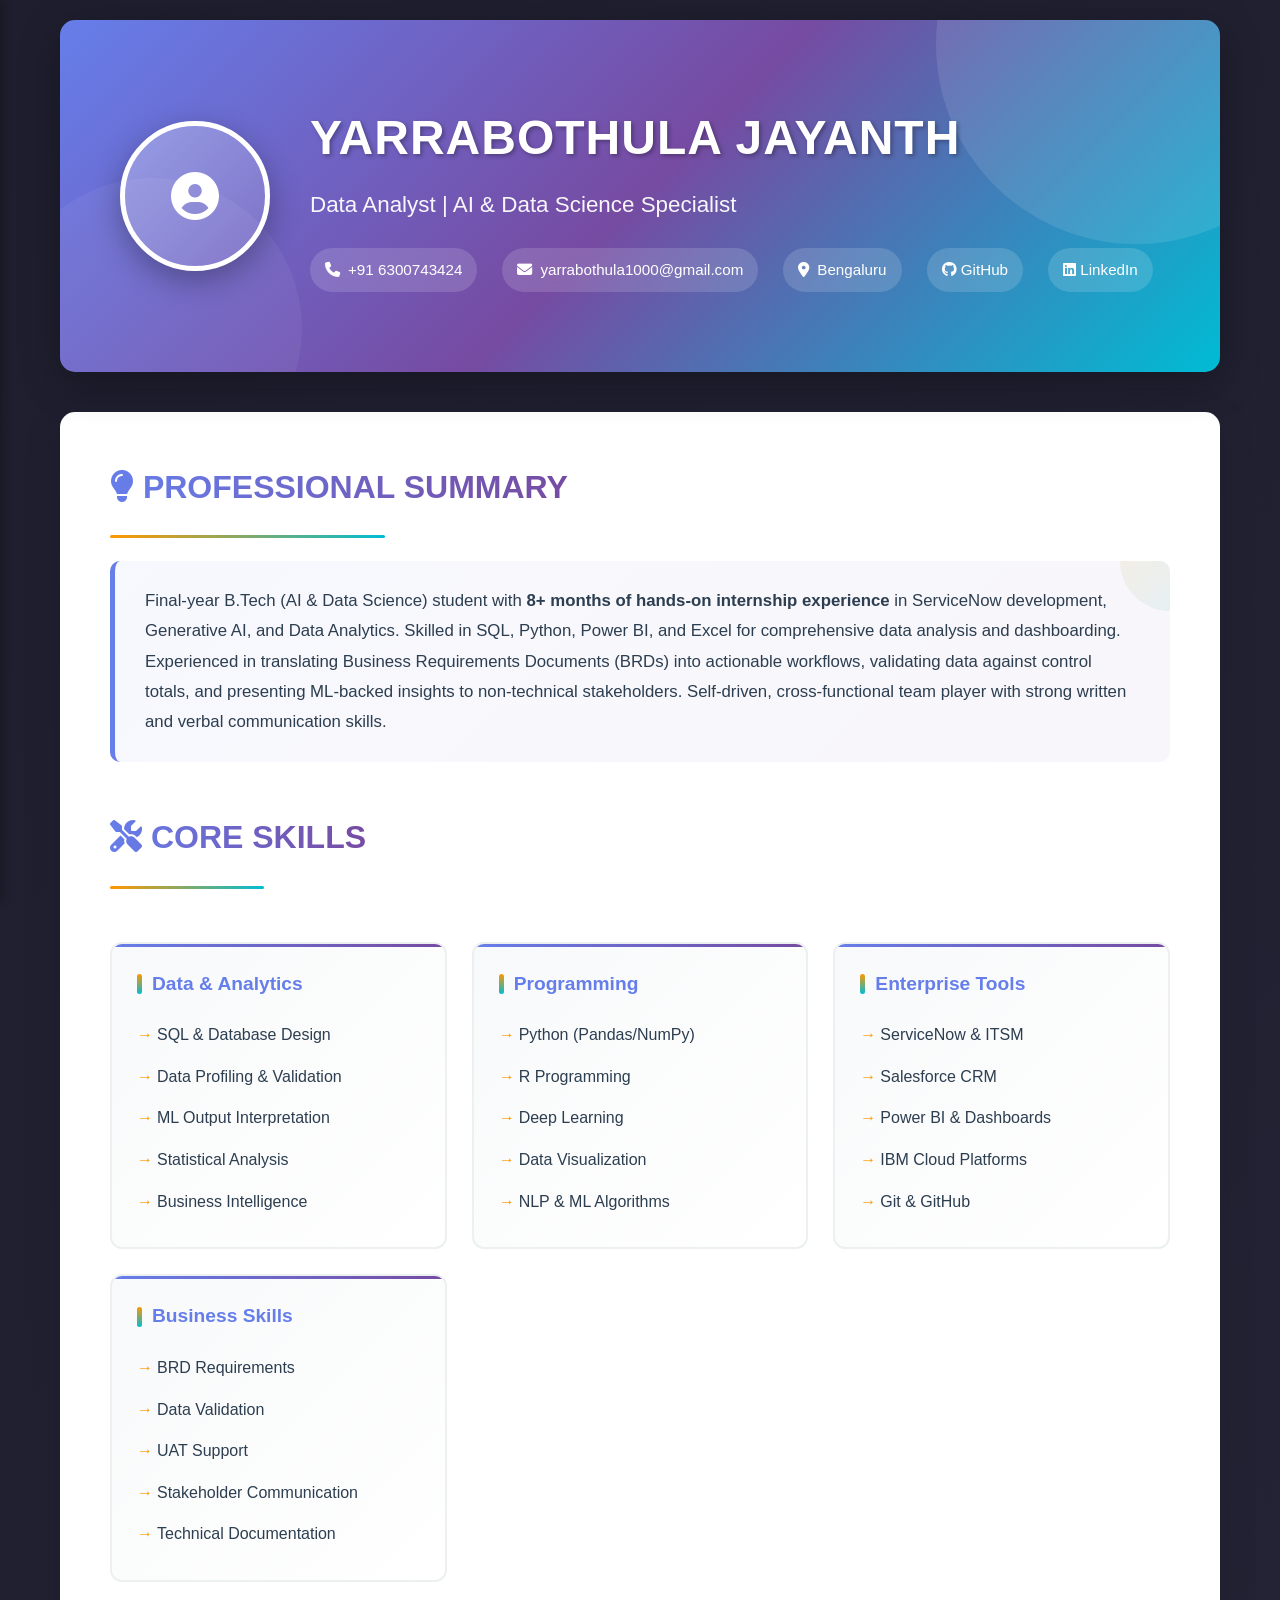
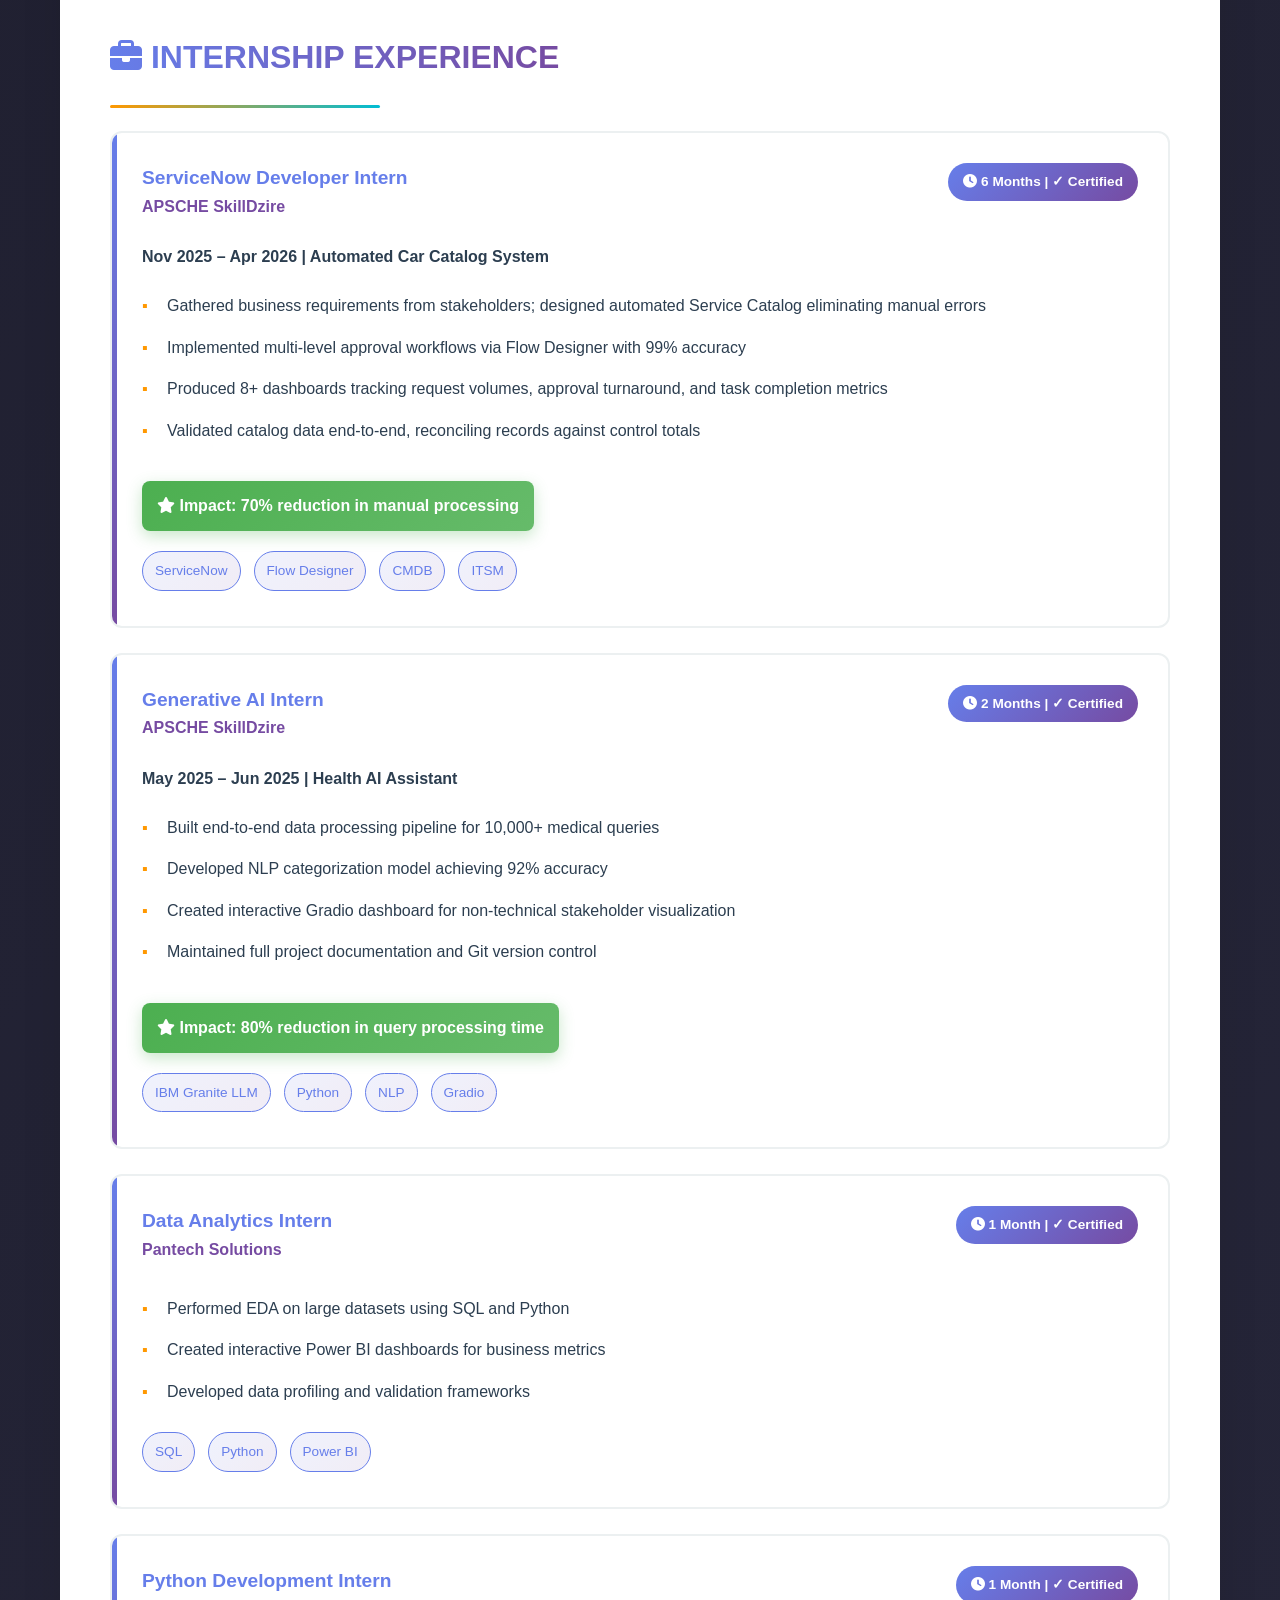
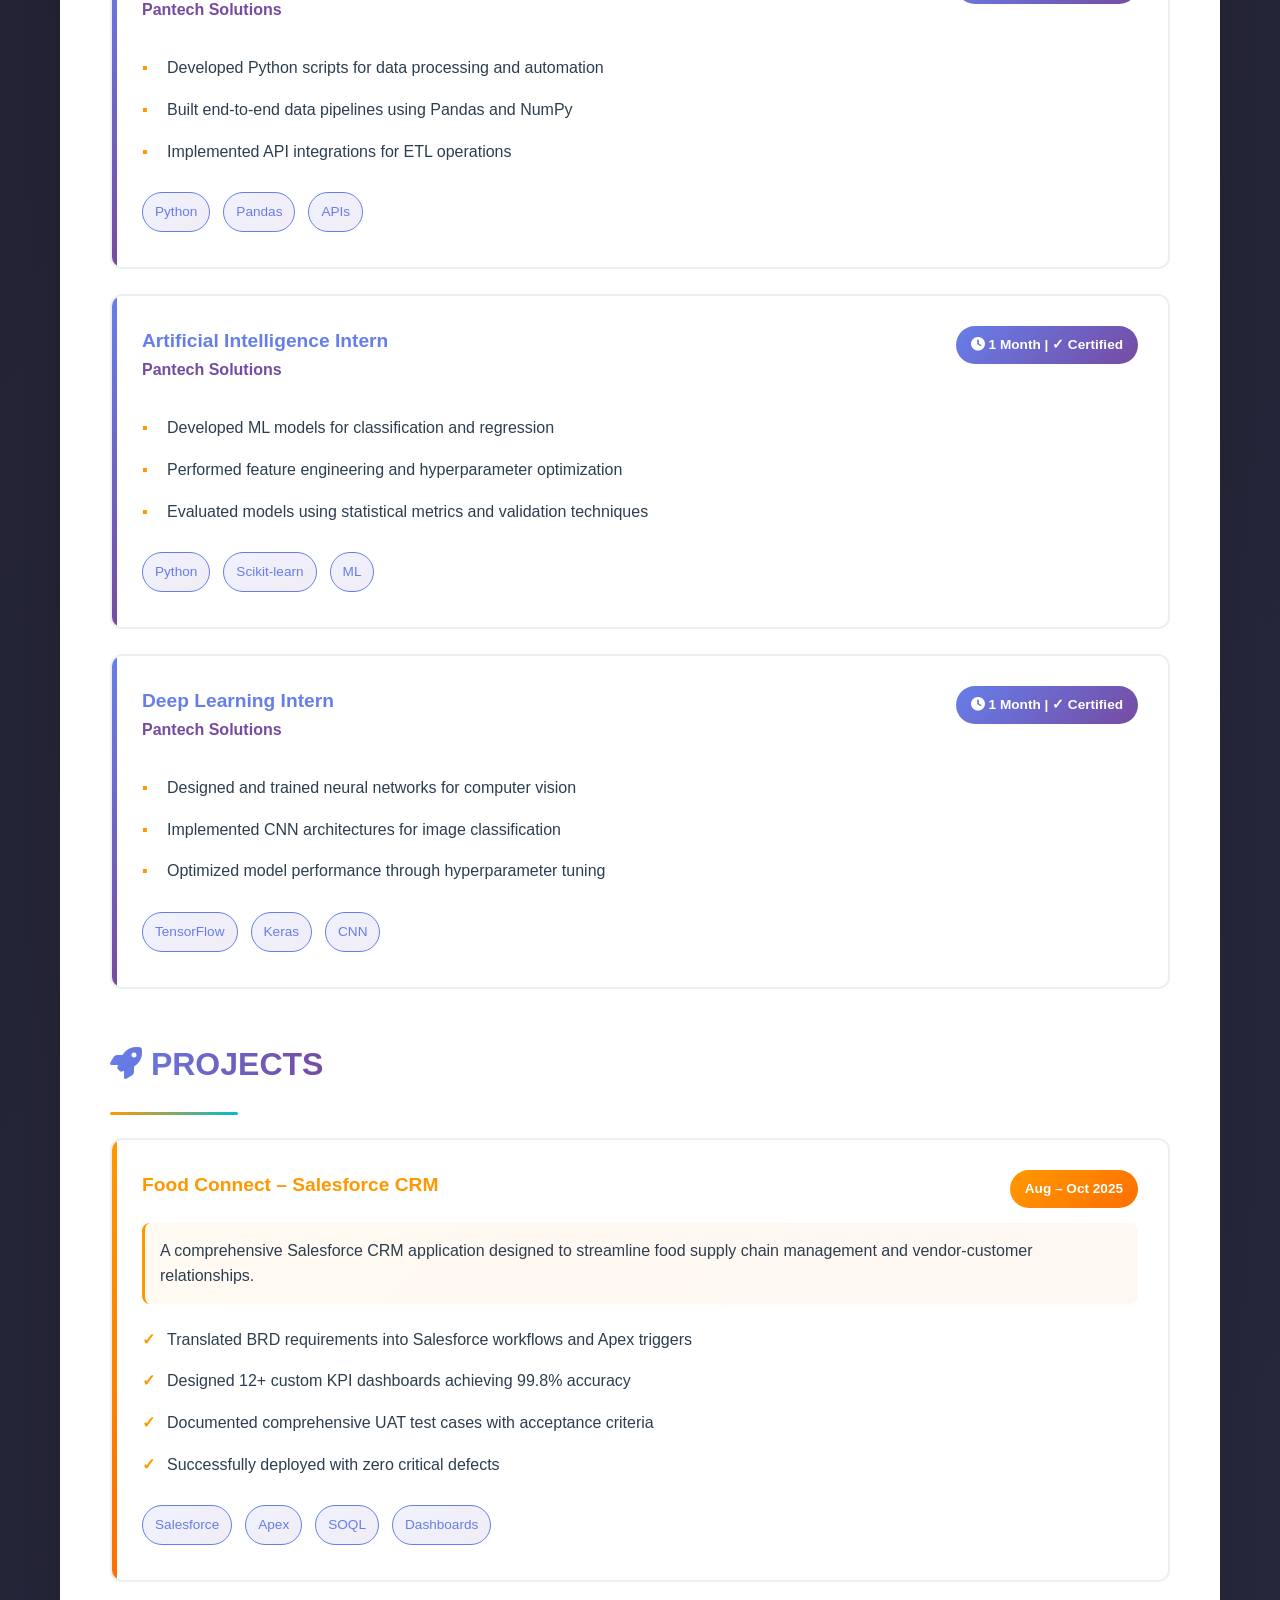
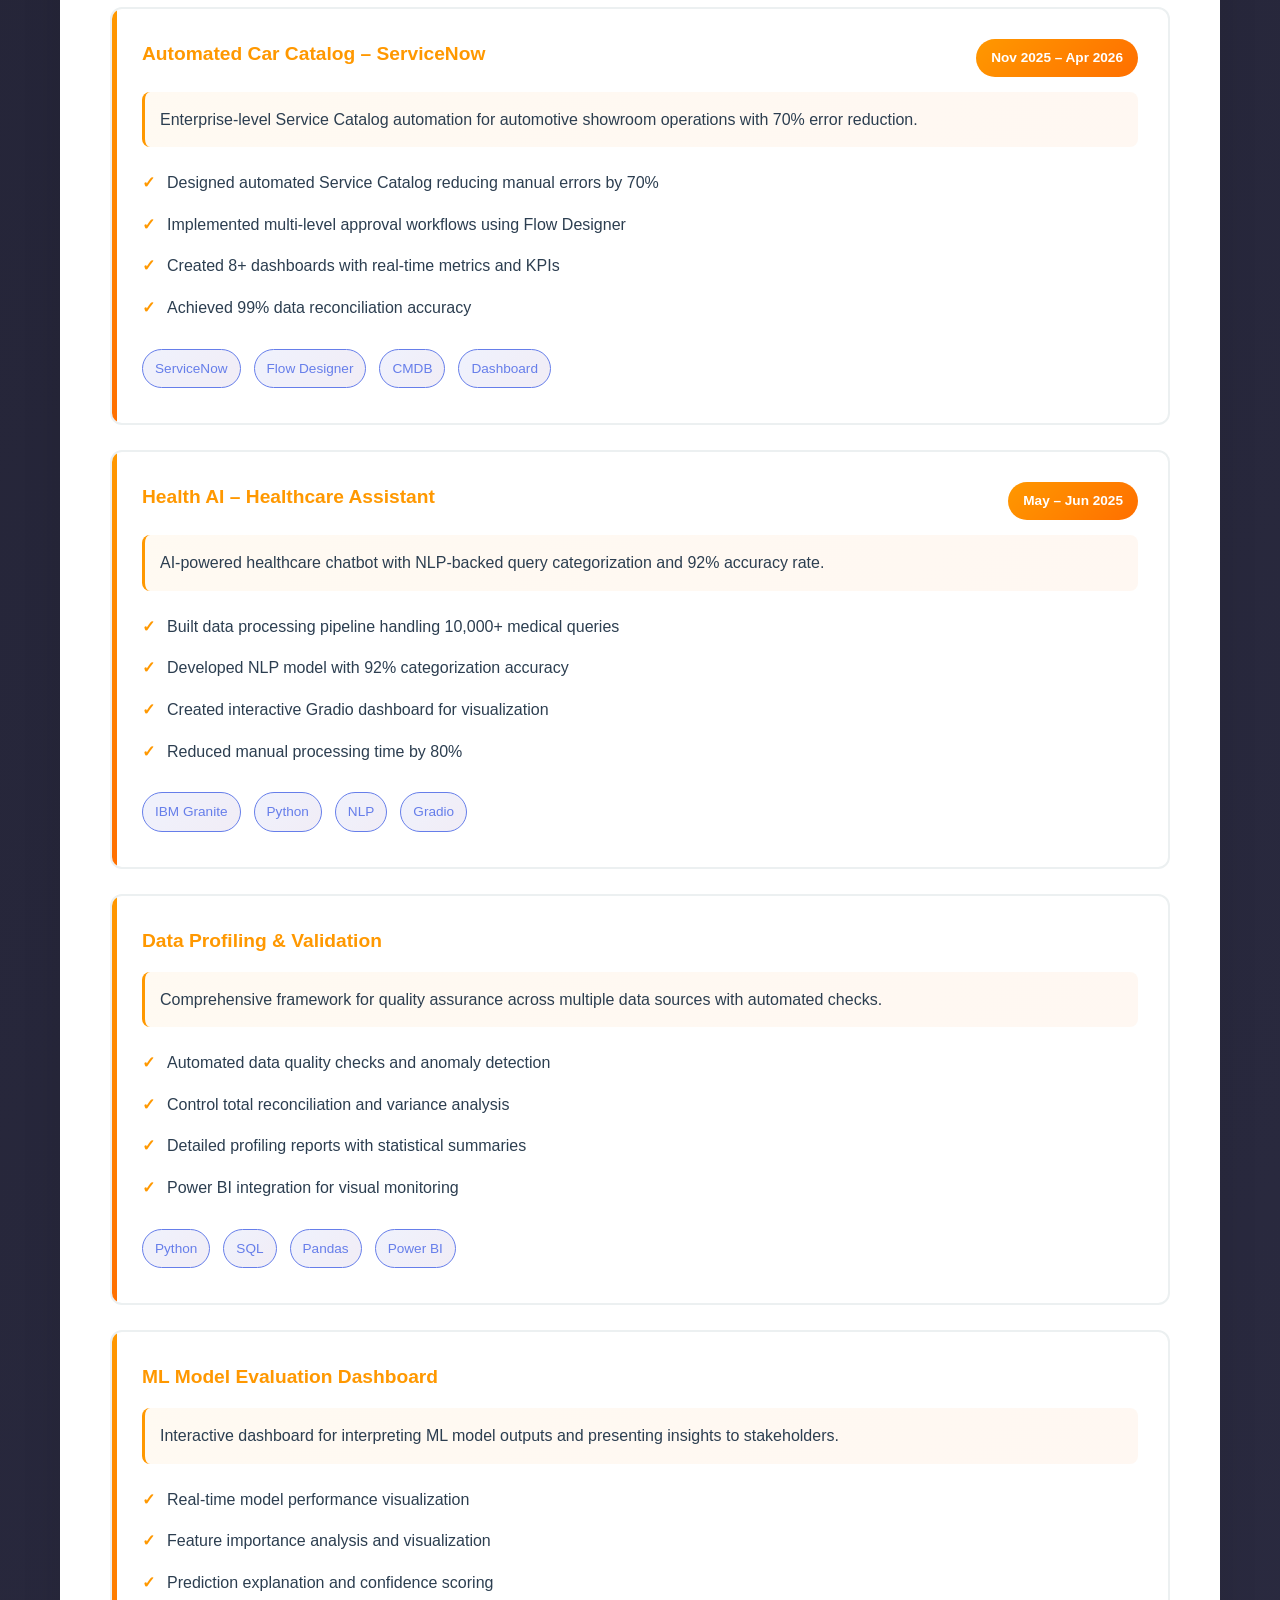
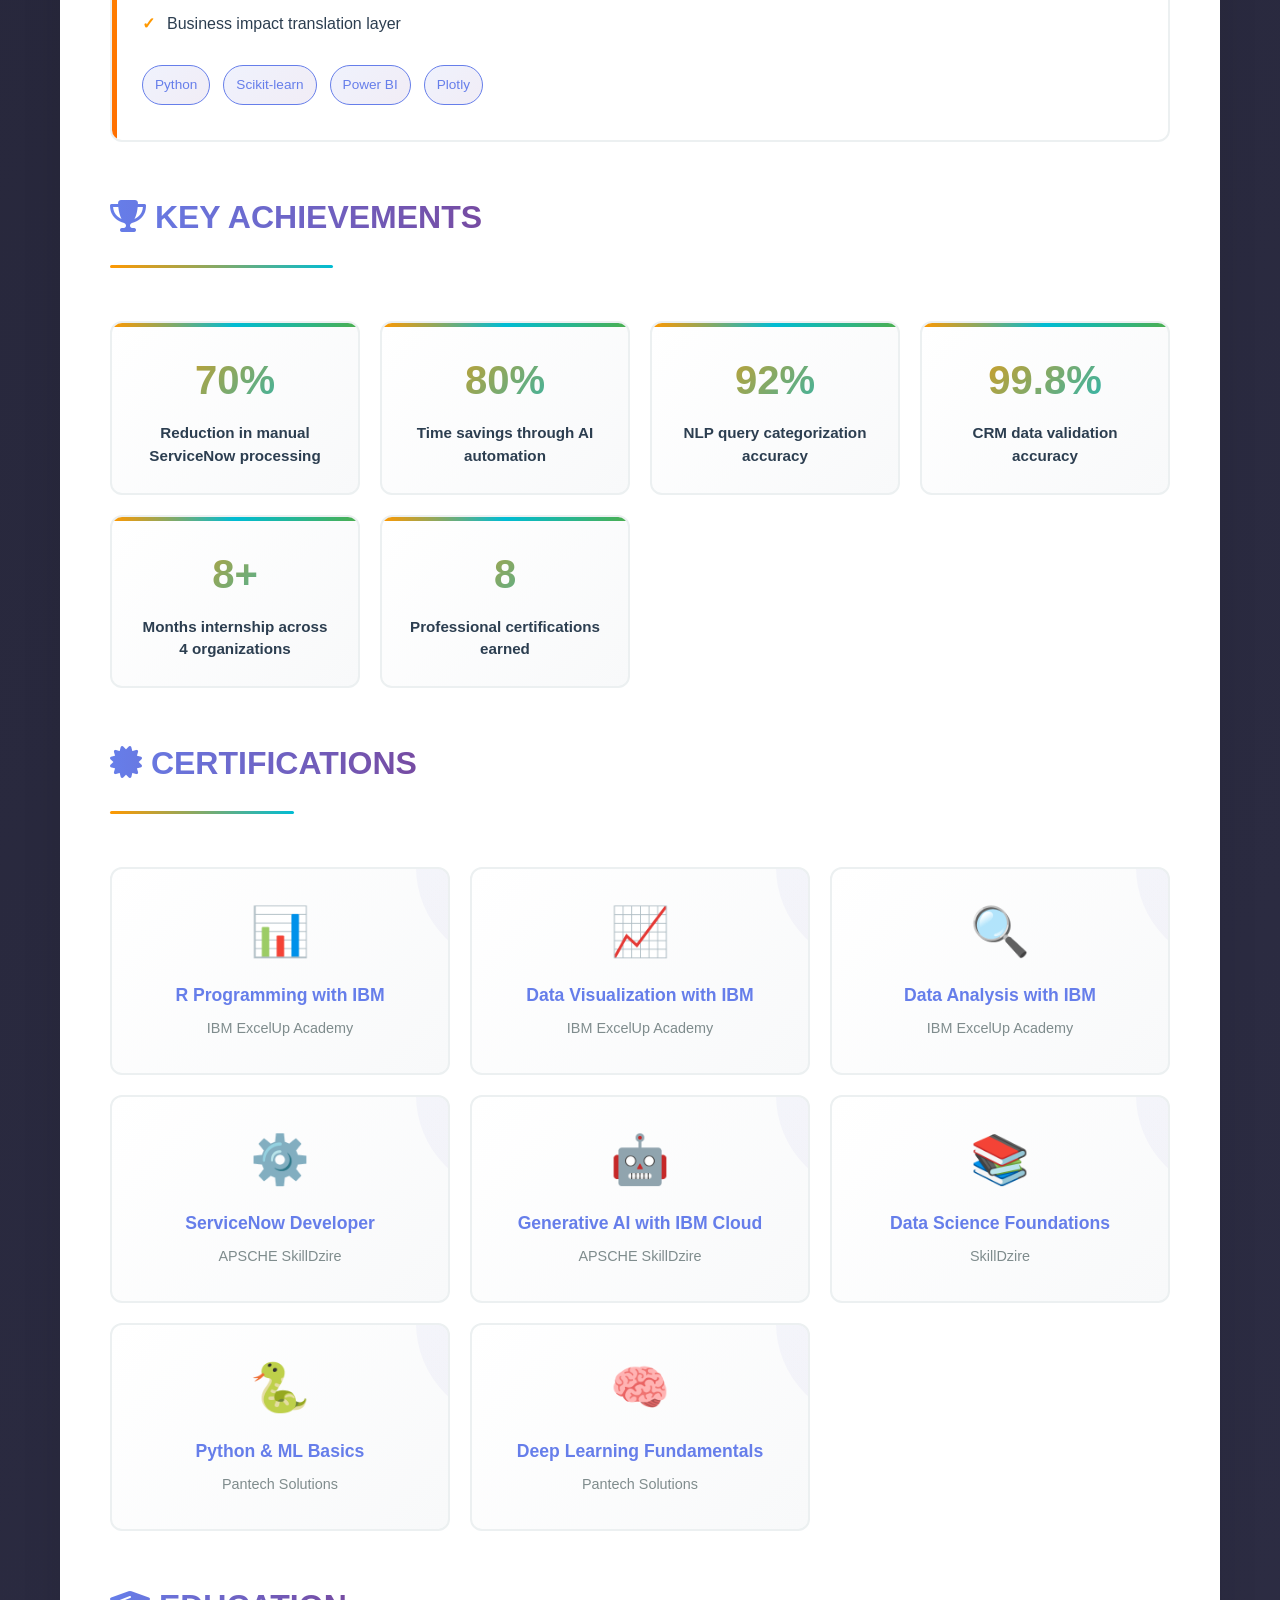
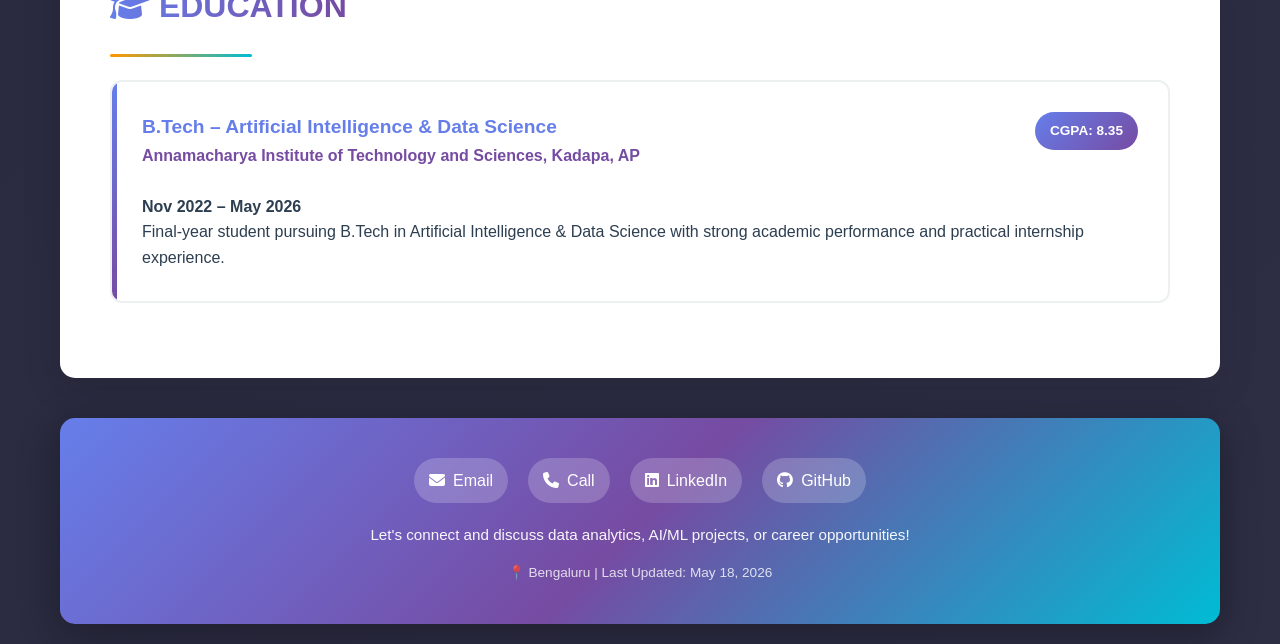
==== index.html @ dc7a63fb "Create enhanced professional portfolio with modern design, animations, and photo upload capability" ====
<!DOCTYPE html>
<html lang="en">
<head>
    <meta charset="UTF-8">
    <meta name="viewport" content="width=device-width, initial-scale=1.0">
    <title>Yarrabothula Jayanth - Data Analyst & AI Specialist</title>
    <link rel="stylesheet" href="https://cdnjs.cloudflare.com/ajax/libs/font-awesome/6.4.0/css/all.min.css">
    <style>
        * {
            margin: 0;
            padding: 0;
            box-sizing: border-box;
        }

        :root {
            --primary-color: #667eea;
            --secondary-color: #764ba2;
            --accent-orange: #ff9800;
            --accent-teal: #00bcd4;
            --accent-green: #4caf50;
            --accent-red: #e74c3c;
            --dark-bg: #0f1419;
            --light-bg: #f8f9fa;
            --card-bg: #ffffff;
            --text-dark: #2c3e50;
            --text-light: #7f8c8d;
            --border-color: #ecf0f1;
        }

        body {
            font-family: 'Segoe UI', 'Roboto', 'Helvetica Neue', sans-serif;
            background: linear-gradient(135deg, #1e1e2e 0%, #2d2d44 100%);
            color: var(--text-dark);
            line-height: 1.6;
            overflow-x: hidden;
        }

        /* Scrollbar Styling */
        ::-webkit-scrollbar {
            width: 10px;
        }

        ::-webkit-scrollbar-track {
            background: var(--light-bg);
        }

        ::-webkit-scrollbar-thumb {
            background: var(--primary-color);
            border-radius: 5px;
        }

        .container {
            max-width: 1200px;
            margin: 0 auto;
            padding: 20px;
        }

        /* Sidebar Navigation */
        .sidebar-nav {
            position: fixed;
            left: -300px;
            top: 0;
            width: 300px;
            height: 100vh;
            background: linear-gradient(135deg, var(--primary-color), var(--secondary-color));
            padding: 30px 0;
            transition: left 0.3s ease;
            z-index: 1000;
            box-shadow: 2px 0 10px rgba(0, 0, 0, 0.3);
            overflow-y: auto;
        }

        .sidebar-nav.active {
            left: 0;
        }

        .nav-links {
            list-style: none;
        }

        .nav-links li {
            margin: 0;
        }

        .nav-links a {
            display: block;
            color: white;
            padding: 15px 30px;
            text-decoration: none;
            transition: all 0.3s;
            border-left: 4px solid transparent;
        }

        .nav-links a:hover {
            border-left-color: var(--accent-orange);
            background: rgba(255, 255, 255, 0.1);
            padding-left: 40px;
        }

        .menu-toggle {
            display: none;
            position: fixed;
            top: 20px;
            left: 20px;
            z-index: 999;
            background: var(--primary-color);
            color: white;
            border: none;
            padding: 10px 15px;
            border-radius: 5px;
            cursor: pointer;
            font-size: 1.2em;
        }

        /* Header Section */
        .header {
            background: linear-gradient(135deg, var(--primary-color) 0%, var(--secondary-color) 50%, var(--accent-teal) 100%);
            color: white;
            padding: 80px 60px;
            border-radius: 15px;
            box-shadow: 0 10px 40px rgba(0, 0, 0, 0.3);
            position: relative;
            overflow: hidden;
            margin-bottom: 40px;
        }

        .header::before {
            content: '';
            position: absolute;
            top: -50%;
            right: -10%;
            width: 400px;
            height: 400px;
            background: rgba(255, 255, 255, 0.1);
            border-radius: 50%;
            animation: float 6s ease-in-out infinite;
        }

        .header::after {
            content: '';
            position: absolute;
            bottom: -30%;
            left: -5%;
            width: 300px;
            height: 300px;
            background: rgba(255, 255, 255, 0.05);
            border-radius: 50%;
            animation: float 8s ease-in-out infinite reverse;
        }

        @keyframes float {
            0%, 100% { transform: translateY(0px); }
            50% { transform: translateY(20px); }
        }

        .header-content {
            position: relative;
            z-index: 1;
            display: grid;
            grid-template-columns: auto 1fr;
            gap: 40px;
            align-items: center;
        }

        .profile-photo {
            width: 150px;
            height: 150px;
            border-radius: 50%;
            border: 5px solid white;
            background: rgba(255, 255, 255, 0.2);
            display: flex;
            align-items: center;
            justify-content: center;
            font-size: 3em;
            box-shadow: 0 10px 30px rgba(0, 0, 0, 0.3);
            overflow: hidden;
        }

        .profile-photo img {
            width: 100%;
            height: 100%;
            object-fit: cover;
        }

        .profile-photo.placeholder {
            background: linear-gradient(135deg, rgba(255, 255, 255, 0.3), rgba(255, 255, 255, 0.1));
        }

        .header-text h1 {
            font-size: 3em;
            margin-bottom: 10px;
            text-shadow: 2px 2px 4px rgba(0, 0, 0, 0.3);
            font-weight: 700;
            letter-spacing: 1px;
        }

        .header-text p {
            font-size: 1.4em;
            margin-bottom: 25px;
            opacity: 0.95;
            font-weight: 300;
        }

        .contact-info {
            display: flex;
            gap: 25px;
            flex-wrap: wrap;
            font-size: 0.95em;
        }

        .contact-item {
            display: flex;
            align-items: center;
            gap: 8px;
            background: rgba(255, 255, 255, 0.15);
            padding: 10px 15px;
            border-radius: 25px;
            backdrop-filter: blur(10px);
            transition: all 0.3s;
        }

        .contact-item:hover {
            background: rgba(255, 255, 255, 0.25);
            transform: translateY(-2px);
        }

        .contact-item a {
            color: white;
            text-decoration: none;
        }

        /* Main Content */
        .content {
            background: white;
            padding: 50px;
            border-radius: 15px;
            box-shadow: 0 10px 40px rgba(0, 0, 0, 0.1);
            margin-bottom: 40px;
        }

        /* Section Styles */
        section {
            margin-bottom: 50px;
        }

        section:last-child {
            margin-bottom: 0;
        }

        section h2 {
            color: var(--primary-color);
            font-size: 2em;
            margin-bottom: 30px;
            padding-bottom: 15px;
            border-bottom: 3px solid transparent;
            background: linear-gradient(90deg, var(--primary-color) 0%, var(--secondary-color) 100%);
            -webkit-background-clip: text;
            -webkit-text-fill-color: transparent;
            background-clip: text;
            display: inline-block;
            position: relative;
        }

        section h2::after {
            content: '';
            position: absolute;
            bottom: -10px;
            left: 0;
            width: 60%;
            height: 3px;
            background: linear-gradient(90deg, var(--accent-orange) 0%, var(--accent-teal) 100%);
            border-radius: 2px;
        }

        section h3 {
            color: var(--secondary-color);
            font-size: 1.4em;
            margin-top: 30px;
            margin-bottom: 15px;
            font-weight: 600;
        }

        /* Summary Section */
        .summary-text {
            background: linear-gradient(135deg, rgba(102, 126, 234, 0.05) 0%, rgba(118, 75, 162, 0.05) 100%);
            padding: 25px 30px;
            border-left: 5px solid var(--primary-color);
            border-radius: 10px;
            font-size: 1.05em;
            line-height: 1.8;
            position: relative;
            overflow: hidden;
        }

        .summary-text::before {
            content: '';
            position: absolute;
            top: 0;
            right: 0;
            width: 100px;
            height: 100px;
            background: linear-gradient(135deg, var(--accent-orange) 0%, var(--accent-teal) 100%);
            opacity: 0.1;
            border-radius: 50%;
            transform: translate(50%, -50%);
        }

        /* Skills Section */
        .skills-grid {
            display: grid;
            grid-template-columns: repeat(auto-fit, minmax(250px, 1fr));
            gap: 25px;
            margin-top: 30px;
        }

        .skill-category {
            background: linear-gradient(135deg, var(--light-bg) 0%, white 100%);
            padding: 25px;
            border-radius: 12px;
            border: 2px solid var(--border-color);
            transition: all 0.3s;
            position: relative;
            overflow: hidden;
        }

        .skill-category::before {
            content: '';
            position: absolute;
            top: 0;
            left: 0;
            right: 0;
            height: 3px;
            background: linear-gradient(90deg, var(--primary-color), var(--secondary-color), var(--accent-orange));
            background-size: 200% 100%;
            animation: gradientFlow 3s ease infinite;
        }

        @keyframes gradientFlow {
            0%, 100% { background-position: 0% 0%; }
            50% { background-position: 100% 0%; }
        }

        .skill-category:hover {
            transform: translateY(-5px);
            box-shadow: 0 10px 30px rgba(102, 126, 234, 0.15);
        }

        .skill-category h4 {
            color: var(--primary-color);
            font-size: 1.2em;
            margin-bottom: 15px;
            display: flex;
            align-items: center;
            gap: 10px;
        }

        .skill-category h4::before {
            content: '';
            width: 5px;
            height: 20px;
            background: linear-gradient(180deg, var(--accent-orange), var(--accent-teal));
            border-radius: 3px;
        }

        .skill-category ul {
            list-style: none;
        }

        .skill-category li {
            padding: 8px 0;
            color: var(--text-dark);
            transition: all 0.3s;
            padding-left: 20px;
            position: relative;
        }

        .skill-category li::before {
            content: '→';
            position: absolute;
            left: 0;
            color: var(--accent-orange);
            font-weight: bold;
        }

        .skill-category li:hover {
            padding-left: 25px;
            color: var(--primary-color);
        }

        /* Experience Card */
        .experience-card {
            background: white;
            border: 2px solid var(--border-color);
            padding: 30px;
            margin-bottom: 25px;
            border-radius: 12px;
            position: relative;
            overflow: hidden;
            transition: all 0.3s;
        }

        .experience-card::before {
            content: '';
            position: absolute;
            top: 0;
            left: 0;
            width: 5px;
            height: 100%;
            background: linear-gradient(180deg, var(--primary-color), var(--secondary-color));
        }

        .experience-card:hover {
            box-shadow: 0 15px 40px rgba(102, 126, 234, 0.2);
            transform: translateX(5px);
        }

        .experience-header {
            display: flex;
            justify-content: space-between;
            align-items: start;
            margin-bottom: 15px;
            flex-wrap: wrap;
            gap: 15px;
        }

        .experience-header h4 {
            color: var(--primary-color);
            font-size: 1.2em;
            margin: 0;
        }

        .experience-meta {
            background: linear-gradient(135deg, var(--primary-color), var(--secondary-color));
            color: white;
            padding: 8px 15px;
            border-radius: 20px;
            font-size: 0.85em;
            font-weight: 600;
        }

        .company-name {
            color: var(--secondary-color);
            font-size: 1em;
            font-weight: 600;
            margin-bottom: 10px;
        }

        .experience-card ul {
            list-style: none;
            margin: 15px 0;
        }

        .experience-card li {
            padding: 8px 0;
            padding-left: 25px;
            position: relative;
            line-height: 1.6;
        }

        .experience-card li::before {
            content: '▪';
            position: absolute;
            left: 0;
            color: var(--accent-orange);
            font-weight: bold;
        }

        .tech-stack-badge {
            display: inline-block;
            background: linear-gradient(135deg, rgba(102, 126, 234, 0.1), rgba(118, 75, 162, 0.1));
            color: var(--primary-color);
            padding: 8px 12px;
            border-radius: 20px;
            font-size: 0.85em;
            margin: 5px 5px 5px 0;
            border: 1px solid var(--primary-color);
            transition: all 0.3s;
        }

        .tech-stack-badge:hover {
            background: var(--primary-color);
            color: white;
        }

        .impact-badge {
            background: linear-gradient(135deg, #4caf50, #66bb6a);
            color: white;
            padding: 12px 15px;
            border-radius: 8px;
            margin-top: 15px;
            font-weight: 600;
            display: inline-block;
            box-shadow: 0 5px 15px rgba(76, 175, 80, 0.3);
        }

        /* Project Card */
        .project-card {
            background: white;
            border: 2px solid var(--border-color);
            padding: 30px;
            margin-bottom: 25px;
            border-radius: 12px;
            position: relative;
            overflow: hidden;
            transition: all 0.3s;
        }

        .project-card::before {
            content: '';
            position: absolute;
            top: 0;
            left: 0;
            width: 5px;
            height: 100%;
            background: linear-gradient(180deg, var(--accent-orange), #ff6f00);
        }

        .project-card:hover {
            box-shadow: 0 15px 40px rgba(255, 152, 0, 0.2);
            transform: translateX(5px);
        }

        .project-header {
            display: flex;
            justify-content: space-between;
            align-items: start;
            margin-bottom: 15px;
            flex-wrap: wrap;
            gap: 15px;
        }

        .project-header h4 {
            color: var(--accent-orange);
            font-size: 1.2em;
            margin: 0;
        }

        .project-type-badge {
            background: linear-gradient(135deg, var(--accent-orange), #ff6f00);
            color: white;
            padding: 8px 15px;
            border-radius: 20px;
            font-size: 0.85em;
            font-weight: 600;
        }

        .project-description {
            background: linear-gradient(135deg, rgba(255, 152, 0, 0.05), rgba(255, 107, 0, 0.05));
            padding: 15px;
            border-radius: 8px;
            margin: 15px 0;
            border-left: 3px solid var(--accent-orange);
        }

        .project-card ul {
            list-style: none;
            margin: 15px 0;
        }

        .project-card li {
            padding: 8px 0;
            padding-left: 25px;
            position: relative;
            line-height: 1.6;
        }

        .project-card li::before {
            content: '✓';
            position: absolute;
            left: 0;
            color: var(--accent-orange);
            font-weight: bold;
        }

        .tech-stack-project {
            display: flex;
            flex-wrap: wrap;
            gap: 8px;
            margin-top: 15px;
        }

        /* Certifications */
        .cert-grid {
            display: grid;
            grid-template-columns: repeat(auto-fit, minmax(280px, 1fr));
            gap: 20px;
            margin-top: 30px;
        }

        .cert-card {
            background: linear-gradient(135deg, white 0%, var(--light-bg) 100%);
            padding: 25px;
            border-radius: 12px;
            border: 2px solid var(--border-color);
            text-align: center;
            transition: all 0.3s;
            position: relative;
            overflow: hidden;
        }

        .cert-card::before {
            content: '';
            position: absolute;
            top: -50%;
            right: -50%;
            width: 200px;
            height: 200px;
            background: linear-gradient(135deg, var(--primary-color) 0%, var(--secondary-color) 100%);
            opacity: 0.05;
            border-radius: 50%;
        }

        .cert-card:hover {
            transform: translateY(-10px);
            box-shadow: 0 15px 40px rgba(102, 126, 234, 0.2);
        }

        .cert-icon {
            font-size: 3em;
            color: var(--accent-orange);
            margin-bottom: 10px;
        }

        .cert-card h4 {
            color: var(--primary-color);
            font-size: 1.1em;
            margin-bottom: 8px;
            font-weight: 600;
        }

        .cert-card p {
            color: var(--text-light);
            font-size: 0.9em;
            margin-bottom: 8px;
        }

        /* Achievements */
        .achievements-grid {
            display: grid;
            grid-template-columns: repeat(auto-fit, minmax(250px, 1fr));
            gap: 20px;
            margin-top: 30px;
        }

        .achievement-card {
            background: linear-gradient(135deg, white 0%, var(--light-bg) 100%);
            padding: 25px;
            border-radius: 12px;
            border: 2px solid var(--border-color);
            text-align: center;
            transition: all 0.3s;
            position: relative;
            overflow: hidden;
        }

        .achievement-card::before {
            content: '';
            position: absolute;
            top: 0;
            left: 0;
            right: 0;
            height: 4px;
            background: linear-gradient(90deg, var(--accent-orange), var(--accent-teal), var(--accent-green));
        }

        .achievement-card:hover {
            transform: translateY(-10px);
            box-shadow: 0 15px 40px rgba(102, 126, 234, 0.2);
        }

        .achievement-number {
            font-size: 2.5em;
            font-weight: 700;
            background: linear-gradient(135deg, var(--accent-orange), var(--accent-teal));
            -webkit-background-clip: text;
            -webkit-text-fill-color: transparent;
            background-clip: text;
            margin-bottom: 10px;
        }

        .achievement-text {
            color: var(--text-dark);
            font-size: 0.95em;
            font-weight: 600;
            line-height: 1.5;
        }

        /* Footer */
        .footer {
            background: linear-gradient(135deg, var(--primary-color) 0%, var(--secondary-color) 50%, var(--accent-teal) 100%);
            color: white;
            padding: 40px;
            text-align: center;
            border-radius: 15px;
            box-shadow: 0 10px 40px rgba(0, 0, 0, 0.3);
        }

        .footer-links {
            display: flex;
            justify-content: center;
            gap: 20px;
            margin-bottom: 20px;
            flex-wrap: wrap;
        }

        .footer-links a {
            color: white;
            text-decoration: none;
            padding: 10px 15px;
            border-radius: 25px;
            background: rgba(255, 255, 255, 0.2);
            transition: all 0.3s;
            display: flex;
            align-items: center;
            gap: 8px;
        }

        .footer-links a:hover {
            background: rgba(255, 255, 255, 0.35);
            transform: translateY(-2px);
        }

        .footer-text {
            font-size: 0.95em;
            opacity: 0.95;
            margin-bottom: 15px;
        }

        /* Responsive Design */
        @media (max-width: 768px) {
            .menu-toggle {
                display: block;
            }

            .header {
                padding: 40px 30px;
            }

            .header-content {
                grid-template-columns: 1fr;
                gap: 20px;
                text-align: center;
            }

            .profile-photo {
                width: 120px;
                height: 120px;
                margin: 0 auto;
            }

            .header-text h1 {
                font-size: 2em;
            }

            .header-text p {
                font-size: 1.1em;
            }

            .contact-info {
                justify-content: center;
            }

            .content {
                padding: 30px 20px;
            }

            .skills-grid {
                grid-template-columns: 1fr;
            }

            .cert-grid {
                grid-template-columns: 1fr;
            }

            .achievements-grid {
                grid-template-columns: 1fr;
            }

            section h2 {
                font-size: 1.5em;
            }

            .experience-header,
            .project-header {
                flex-direction: column;
            }

            .footer-links {
                flex-direction: column;
                align-items: stretch;
            }

            .footer-links a {
                justify-content: center;
            }
        }

        /* Print Styles */
        @media print {
            body {
                background: white;
            }

            .container {
                max-width: 100%;
            }

            .menu-toggle {
                display: none;
            }

            section {
                page-break-inside: avoid;
            }

            .experience-card,
            .project-card {
                box-shadow: none;
                border: 1px solid var(--border-color);
            }
        }

        /* Animation */
        @keyframes fadeIn {
            from {
                opacity: 0;
                transform: translateY(20px);
            }
            to {
                opacity: 1;
                transform: translateY(0);
            }
        }

        .fade-in {
            animation: fadeIn 0.6s ease forwards;
        }
    </style>
</head>
<body>
    <!-- Sidebar Navigation -->
    <nav class="sidebar-nav" id="sidebarNav">
        <ul class="nav-links">
            <li><a href="#summary">Summary</a></li>
            <li><a href="#skills">Skills</a></li>
            <li><a href="#experience">Internships</a></li>
            <li><a href="#projects">Projects</a></li>
            <li><a href="#achievements">Achievements</a></li>
            <li><a href="#certifications">Certifications</a></li>
            <li><a href="#education">Education</a></li>
            <li><a href="#contact">Contact</a></li>
        </ul>
    </nav>

    <!-- Menu Toggle Button -->
    <button class="menu-toggle" id="menuToggle">
        <i class="fas fa-bars"></i>
    </button>

    <div class="container">
        <!-- Header -->
        <div class="header fade-in">
            <div class="header-content">
                <div class="profile-photo placeholder" id="profilePhoto">
                    <i class="fas fa-user-circle"></i>
                </div>
                <div class="header-text">
                    <h1>YARRABOTHULA JAYANTH</h1>
                    <p>Data Analyst | AI & Data Science Specialist</p>
                    <div class="contact-info">
                        <div class="contact-item">
                            <i class="fas fa-phone"></i> +91 6300743424
                        </div>
                        <div class="contact-item">
                            <i class="fas fa-envelope"></i> <a href="mailto:yarrabothula1000@gmail.com">yarrabothula1000@gmail.com</a>
                        </div>
                        <div class="contact-item">
                            <i class="fas fa-map-marker-alt"></i> Bengaluru
                        </div>
                        <div class="contact-item">
                            <a href="https://github.com/Yarrabothulajayanth"><i class="fab fa-github"></i> GitHub</a>
                        </div>
                        <div class="contact-item">
                            <a href="https://linkedin.com/in/yarrabothulajayanth"><i class="fab fa-linkedin"></i> LinkedIn</a>
                        </div>
                    </div>
                </div>
            </div>
        </div>

        <!-- Main Content -->
        <div class="content">
            <!-- Summary Section -->
            <section id="summary" class="fade-in">
                <h2><i class="fas fa-lightbulb"></i> PROFESSIONAL SUMMARY</h2>
                <div class="summary-text">
                    Final-year B.Tech (AI & Data Science) student with <strong>8+ months of hands-on internship experience</strong> in ServiceNow development, Generative AI, and Data Analytics. Skilled in SQL, Python, Power BI, and Excel for comprehensive data analysis and dashboarding. Experienced in translating Business Requirements Documents (BRDs) into actionable workflows, validating data against control totals, and presenting ML-backed insights to non-technical stakeholders. Self-driven, cross-functional team player with strong written and verbal communication skills.
                </div>
            </section>

            <!-- Skills Section -->
            <section id="skills" class="fade-in">
                <h2><i class="fas fa-tools"></i> CORE SKILLS</h2>
                <div class="skills-grid">
                    <div class="skill-category">
                        <h4>Data & Analytics</h4>
                        <ul>
                            <li>SQL & Database Design</li>
                            <li>Data Profiling & Validation</li>
                            <li>ML Output Interpretation</li>
                            <li>Statistical Analysis</li>
                            <li>Business Intelligence</li>
                        </ul>
                    </div>
                    <div class="skill-category">
                        <h4>Programming</h4>
                        <ul>
                            <li>Python (Pandas/NumPy)</li>
                            <li>R Programming</li>
                            <li>Deep Learning</li>
                            <li>Data Visualization</li>
                            <li>NLP & ML Algorithms</li>
                        </ul>
                    </div>
                    <div class="skill-category">
                        <h4>Enterprise Tools</h4>
                        <ul>
                            <li>ServiceNow & ITSM</li>
                            <li>Salesforce CRM</li>
                            <li>Power BI & Dashboards</li>
                            <li>IBM Cloud Platforms</li>
                            <li>Git & GitHub</li>
                        </ul>
                    </div>
                    <div class="skill-category">
                        <h4>Business Skills</h4>
                        <ul>
                            <li>BRD Requirements</li>
                            <li>Data Validation</li>
                            <li>UAT Support</li>
                            <li>Stakeholder Communication</li>
                            <li>Technical Documentation</li>
                        </ul>
                    </div>
                </div>
            </section>

            <!-- Experience Section -->
            <section id="experience" class="fade-in">
                <h2><i class="fas fa-briefcase"></i> INTERNSHIP EXPERIENCE</h2>

                <div class="experience-card">
                    <div class="experience-header">
                        <div>
                            <h4>ServiceNow Developer Intern</h4>
                            <div class="company-name">APSCHE SkillDzire</div>
                        </div>
                        <span class="experience-meta"><i class="fas fa-clock"></i> 6 Months | ✓ Certified</span>
                    </div>
                    <p><strong>Nov 2025 – Apr 2026 | Automated Car Catalog System</strong></p>
                    <ul>
                        <li>Gathered business requirements from stakeholders; designed automated Service Catalog eliminating manual errors</li>
                        <li>Implemented multi-level approval workflows via Flow Designer with 99% accuracy</li>
                        <li>Produced 8+ dashboards tracking request volumes, approval turnaround, and task completion metrics</li>
                        <li>Validated catalog data end-to-end, reconciling records against control totals</li>
                    </ul>
                    <div class="impact-badge">
                        <i class="fas fa-star"></i> Impact: 70% reduction in manual processing
                    </div>
                    <div class="tech-stack-project">
                        <span class="tech-stack-badge">ServiceNow</span>
                        <span class="tech-stack-badge">Flow Designer</span>
                        <span class="tech-stack-badge">CMDB</span>
                        <span class="tech-stack-badge">ITSM</span>
                    </div>
                </div>

                <div class="experience-card">
                    <div class="experience-header">
                        <div>
                            <h4>Generative AI Intern</h4>
                            <div class="company-name">APSCHE SkillDzire</div>
                        </div>
                        <span class="experience-meta"><i class="fas fa-clock"></i> 2 Months | ✓ Certified</span>
                    </div>
                    <p><strong>May 2025 – Jun 2025 | Health AI Assistant</strong></p>
                    <ul>
                        <li>Built end-to-end data processing pipeline for 10,000+ medical queries</li>
                        <li>Developed NLP categorization model achieving 92% accuracy</li>
                        <li>Created interactive Gradio dashboard for non-technical stakeholder visualization</li>
                        <li>Maintained full project documentation and Git version control</li>
                    </ul>
                    <div class="impact-badge">
                        <i class="fas fa-star"></i> Impact: 80% reduction in query processing time
                    </div>
                    <div class="tech-stack-project">
                        <span class="tech-stack-badge">IBM Granite LLM</span>
                        <span class="tech-stack-badge">Python</span>
                        <span class="tech-stack-badge">NLP</span>
                        <span class="tech-stack-badge">Gradio</span>
                    </div>
                </div>

                <div class="experience-card">
                    <div class="experience-header">
                        <div>
                            <h4>Data Analytics Intern</h4>
                            <div class="company-name">Pantech Solutions</div>
                        </div>
                        <span class="experience-meta"><i class="fas fa-clock"></i> 1 Month | ✓ Certified</span>
                    </div>
                    <ul>
                        <li>Performed EDA on large datasets using SQL and Python</li>
                        <li>Created interactive Power BI dashboards for business metrics</li>
                        <li>Developed data profiling and validation frameworks</li>
                    </ul>
                    <div class="tech-stack-project">
                        <span class="tech-stack-badge">SQL</span>
                        <span class="tech-stack-badge">Python</span>
                        <span class="tech-stack-badge">Power BI</span>
                    </div>
                </div>

                <div class="experience-card">
                    <div class="experience-header">
                        <div>
                            <h4>Python Development Intern</h4>
                            <div class="company-name">Pantech Solutions</div>
                        </div>
                        <span class="experience-meta"><i class="fas fa-clock"></i> 1 Month | ✓ Certified</span>
                    </div>
                    <ul>
                        <li>Developed Python scripts for data processing and automation</li>
                        <li>Built end-to-end data pipelines using Pandas and NumPy</li>
                        <li>Implemented API integrations for ETL operations</li>
                    </ul>
                    <div class="tech-stack-project">
                        <span class="tech-stack-badge">Python</span>
                        <span class="tech-stack-badge">Pandas</span>
                        <span class="tech-stack-badge">APIs</span>
                    </div>
                </div>

                <div class="experience-card">
                    <div class="experience-header">
                        <div>
                            <h4>Artificial Intelligence Intern</h4>
                            <div class="company-name">Pantech Solutions</div>
                        </div>
                        <span class="experience-meta"><i class="fas fa-clock"></i> 1 Month | ✓ Certified</span>
                    </div>
                    <ul>
                        <li>Developed ML models for classification and regression</li>
                        <li>Performed feature engineering and hyperparameter optimization</li>
                        <li>Evaluated models using statistical metrics and validation techniques</li>
                    </ul>
                    <div class="tech-stack-project">
                        <span class="tech-stack-badge">Python</span>
                        <span class="tech-stack-badge">Scikit-learn</span>
                        <span class="tech-stack-badge">ML</span>
                    </div>
                </div>

                <div class="experience-card">
                    <div class="experience-header">
                        <div>
                            <h4>Deep Learning Intern</h4>
                            <div class="company-name">Pantech Solutions</div>
                        </div>
                        <span class="experience-meta"><i class="fas fa-clock"></i> 1 Month | ✓ Certified</span>
                    </div>
                    <ul>
                        <li>Designed and trained neural networks for computer vision</li>
                        <li>Implemented CNN architectures for image classification</li>
                        <li>Optimized model performance through hyperparameter tuning</li>
                    </ul>
                    <div class="tech-stack-project">
                        <span class="tech-stack-badge">TensorFlow</span>
                        <span class="tech-stack-badge">Keras</span>
                        <span class="tech-stack-badge">CNN</span>
                    </div>
                </div>
            </section>

            <!-- Projects Section -->
            <section id="projects" class="fade-in">
                <h2><i class="fas fa-rocket"></i> PROJECTS</h2>

                <div class="project-card">
                    <div class="project-header">
                        <h4>Food Connect – Salesforce CRM</h4>
                        <span class="project-type-badge">Aug – Oct 2025</span>
                    </div>
                    <div class="project-description">
                        A comprehensive Salesforce CRM application designed to streamline food supply chain management and vendor-customer relationships.
                    </div>
                    <ul>
                        <li>Translated BRD requirements into Salesforce workflows and Apex triggers</li>
                        <li>Designed 12+ custom KPI dashboards achieving 99.8% accuracy</li>
                        <li>Documented comprehensive UAT test cases with acceptance criteria</li>
                        <li>Successfully deployed with zero critical defects</li>
                    </ul>
                    <div class="tech-stack-project">
                        <span class="tech-stack-badge">Salesforce</span>
                        <span class="tech-stack-badge">Apex</span>
                        <span class="tech-stack-badge">SOQL</span>
                        <span class="tech-stack-badge">Dashboards</span>
                    </div>
                </div>

                <div class="project-card">
                    <div class="project-header">
                        <h4>Automated Car Catalog – ServiceNow</h4>
                        <span class="project-type-badge">Nov 2025 – Apr 2026</span>
                    </div>
                    <div class="project-description">
                        Enterprise-level Service Catalog automation for automotive showroom operations with 70% error reduction.
                    </div>
                    <ul>
                        <li>Designed automated Service Catalog reducing manual errors by 70%</li>
                        <li>Implemented multi-level approval workflows using Flow Designer</li>
                        <li>Created 8+ dashboards with real-time metrics and KPIs</li>
                        <li>Achieved 99% data reconciliation accuracy</li>
                    </ul>
                    <div class="tech-stack-project">
                        <span class="tech-stack-badge">ServiceNow</span>
                        <span class="tech-stack-badge">Flow Designer</span>
                        <span class="tech-stack-badge">CMDB</span>
                        <span class="tech-stack-badge">Dashboard</span>
                    </div>
                </div>

                <div class="project-card">
                    <div class="project-header">
                        <h4>Health AI – Healthcare Assistant</h4>
                        <span class="project-type-badge">May – Jun 2025</span>
                    </div>
                    <div class="project-description">
                        AI-powered healthcare chatbot with NLP-backed query categorization and 92% accuracy rate.
                    </div>
                    <ul>
                        <li>Built data processing pipeline handling 10,000+ medical queries</li>
                        <li>Developed NLP model with 92% categorization accuracy</li>
                        <li>Created interactive Gradio dashboard for visualization</li>
                        <li>Reduced manual processing time by 80%</li>
                    </ul>
                    <div class="tech-stack-project">
                        <span class="tech-stack-badge">IBM Granite</span>
                        <span class="tech-stack-badge">Python</span>
                        <span class="tech-stack-badge">NLP</span>
                        <span class="tech-stack-badge">Gradio</span>
                    </div>
                </div>

                <div class="project-card">
                    <div class="project-header">
                        <h4>Data Profiling & Validation</h4>
                    </div>
                    <div class="project-description">
                        Comprehensive framework for quality assurance across multiple data sources with automated checks.
                    </div>
                    <ul>
                        <li>Automated data quality checks and anomaly detection</li>
                        <li>Control total reconciliation and variance analysis</li>
                        <li>Detailed profiling reports with statistical summaries</li>
                        <li>Power BI integration for visual monitoring</li>
                    </ul>
                    <div class="tech-stack-project">
                        <span class="tech-stack-badge">Python</span>
                        <span class="tech-stack-badge">SQL</span>
                        <span class="tech-stack-badge">Pandas</span>
                        <span class="tech-stack-badge">Power BI</span>
                    </div>
                </div>

                <div class="project-card">
                    <div class="project-header">
                        <h4>ML Model Evaluation Dashboard</h4>
                    </div>
                    <div class="project-description">
                        Interactive dashboard for interpreting ML model outputs and presenting insights to stakeholders.
                    </div>
                    <ul>
                        <li>Real-time model performance visualization</li>
                        <li>Feature importance analysis and visualization</li>
                        <li>Prediction explanation and confidence scoring</li>
                        <li>Business impact translation layer</li>
                    </ul>
                    <div class="tech-stack-project">
                        <span class="tech-stack-badge">Python</span>
                        <span class="tech-stack-badge">Scikit-learn</span>
                        <span class="tech-stack-badge">Power BI</span>
                        <span class="tech-stack-badge">Plotly</span>
                    </div>
                </div>
            </section>

            <!-- Achievements Section -->
            <section id="achievements" class="fade-in">
                <h2><i class="fas fa-trophy"></i> KEY ACHIEVEMENTS</h2>
                <div class="achievements-grid">
                    <div class="achievement-card">
                        <div class="achievement-number">70%</div>
                        <div class="achievement-text">Reduction in manual ServiceNow processing</div>
                    </div>
                    <div class="achievement-card">
                        <div class="achievement-number">80%</div>
                        <div class="achievement-text">Time savings through AI automation</div>
                    </div>
                    <div class="achievement-card">
                        <div class="achievement-number">92%</div>
                        <div class="achievement-text">NLP query categorization accuracy</div>
                    </div>
                    <div class="achievement-card">
                        <div class="achievement-number">99.8%</div>
                        <div class="achievement-text">CRM data validation accuracy</div>
                    </div>
                    <div class="achievement-card">
                        <div class="achievement-number">8+</div>
                        <div class="achievement-text">Months internship across 4 organizations</div>
                    </div>
                    <div class="achievement-card">
                        <div class="achievement-number">8</div>
                        <div class="achievement-text">Professional certifications earned</div>
                    </div>
                </div>
            </section>

            <!-- Certifications Section -->
            <section id="certifications" class="fade-in">
                <h2><i class="fas fa-certificate"></i> CERTIFICATIONS</h2>
                <div class="cert-grid">
                    <div class="cert-card">
                        <div class="cert-icon">📊</div>
                        <h4>R Programming with IBM</h4>
                        <p>IBM ExcelUp Academy</p>
                    </div>
                    <div class="cert-card">
                        <div class="cert-icon">📈</div>
                        <h4>Data Visualization with IBM</h4>
                        <p>IBM ExcelUp Academy</p>
                    </div>
                    <div class="cert-card">
                        <div class="cert-icon">🔍</div>
                        <h4>Data Analysis with IBM</h4>
                        <p>IBM ExcelUp Academy</p>
                    </div>
                    <div class="cert-card">
                        <div class="cert-icon">⚙️</div>
                        <h4>ServiceNow Developer</h4>
                        <p>APSCHE SkillDzire</p>
                    </div>
                    <div class="cert-card">
                        <div class="cert-icon">🤖</div>
                        <h4>Generative AI with IBM Cloud</h4>
                        <p>APSCHE SkillDzire</p>
                    </div>
                    <div class="cert-card">
                        <div class="cert-icon">📚</div>
                        <h4>Data Science Foundations</h4>
                        <p>SkillDzire</p>
                    </div>
                    <div class="cert-card">
                        <div class="cert-icon">🐍</div>
                        <h4>Python & ML Basics</h4>
                        <p>Pantech Solutions</p>
                    </div>
                    <div class="cert-card">
                        <div class="cert-icon">🧠</div>
                        <h4>Deep Learning Fundamentals</h4>
                        <p>Pantech Solutions</p>
                    </div>
                </div>
            </section>

            <!-- Education Section -->
            <section id="education" class="fade-in">
                <h2><i class="fas fa-graduation-cap"></i> EDUCATION</h2>
                <div class="experience-card">
                    <div class="experience-header">
                        <div>
                            <h4>B.Tech – Artificial Intelligence & Data Science</h4>
                            <div class="company-name">Annamacharya Institute of Technology and Sciences, Kadapa, AP</div>
                        </div>
                        <span class="experience-meta">CGPA: 8.35</span>
                    </div>
                    <p><strong>Nov 2022 – May 2026</strong></p>
                    <p>Final-year student pursuing B.Tech in Artificial Intelligence & Data Science with strong academic performance and practical internship experience.</p>
                </div>
            </section>
        </div>

        <!-- Footer -->
        <div class="footer fade-in" id="contact">
            <div class="footer-links">
                <a href="mailto:yarrabothula1000@gmail.com">
                    <i class="fas fa-envelope"></i> Email
                </a>
                <a href="tel:+916300743424">
                    <i class="fas fa-phone"></i> Call
                </a>
                <a href="https://linkedin.com/in/yarrabothulajayanth" target="_blank">
                    <i class="fab fa-linkedin"></i> LinkedIn
                </a>
                <a href="https://github.com/Yarrabothulajayanth" target="_blank">
                    <i class="fab fa-github"></i> GitHub
                </a>
            </div>
            <div class="footer-text">
                Let's connect and discuss data analytics, AI/ML projects, or career opportunities!
            </div>
            <p style="font-size: 0.85em; opacity: 0.8; margin-top: 15px;">
                📍 Bengaluru | Last Updated: May 18, 2026
            </p>
        </div>
    </div>

    <script>
        // Mobile Menu Toggle
        const menuToggle = document.getElementById('menuToggle');
        const sidebarNav = document.getElementById('sidebarNav');

        menuToggle.addEventListener('click', () => {
            sidebarNav.classList.toggle('active');
        });

        // Close sidebar when a link is clicked
        document.querySelectorAll('.nav-links a').forEach(link => {
            link.addEventListener('click', () => {
                sidebarNav.classList.remove('active');
            });
        });

        // Add fade-in animation on scroll
        const observerOptions = {
            threshold: 0.1,
            rootMargin: '0px 0px -100px 0px'
        };

        const observer = new IntersectionObserver((entries) => {
            entries.forEach(entry => {
                if (entry.isIntersecting) {
                    entry.target.classList.add('fade-in');
                }
            });
        }, observerOptions);

        document.querySelectorAll('section').forEach(section => {
            observer.observe(section);
        });

        // Handle profile photo upload
        function handlePhotoUpload(event) {
            const file = event.target.files[0];
            if (file) {
                const reader = new FileReader();
                reader.onload = (e) => {
                    const profilePhoto = document.getElementById('profilePhoto');
                    profilePhoto.innerHTML = `<img src="${e.target.result}" alt="Profile Photo">`;
                };
                reader.readAsDataURL(file);
            }
        }

        // Optional: Listen for drag and drop on profile photo
        const profilePhoto = document.getElementById('profilePhoto');
        profilePhoto.addEventListener('dragover', (e) => {
            e.preventDefault();
            profilePhoto.style.opacity = '0.7';
        });

        profilePhoto.addEventListener('dragleave', () => {
            profilePhoto.style.opacity = '1';
        });

        profilePhoto.addEventListener('drop', (e) => {
            e.preventDefault();
            const files = e.dataTransfer.files;
            if (files.length > 0) {
                const file = files[0];
                const reader = new FileReader();
                reader.onload = (event) => {
                    profilePhoto.innerHTML = `<img src="${event.target.result}" alt="Profile Photo">`;
                };
                reader.readAsDataURL(file);
            }
            profilePhoto.style.opacity = '1';
        });

        profilePhoto.style.cursor = 'pointer';
        profilePhoto.addEventListener('click', () => {
            const input = document.createElement('input');
            input.type = 'file';
            input.accept = 'image/*';
            input.onchange = handlePhotoUpload;
            input.click();
        });
    </script>
</body>
</html>
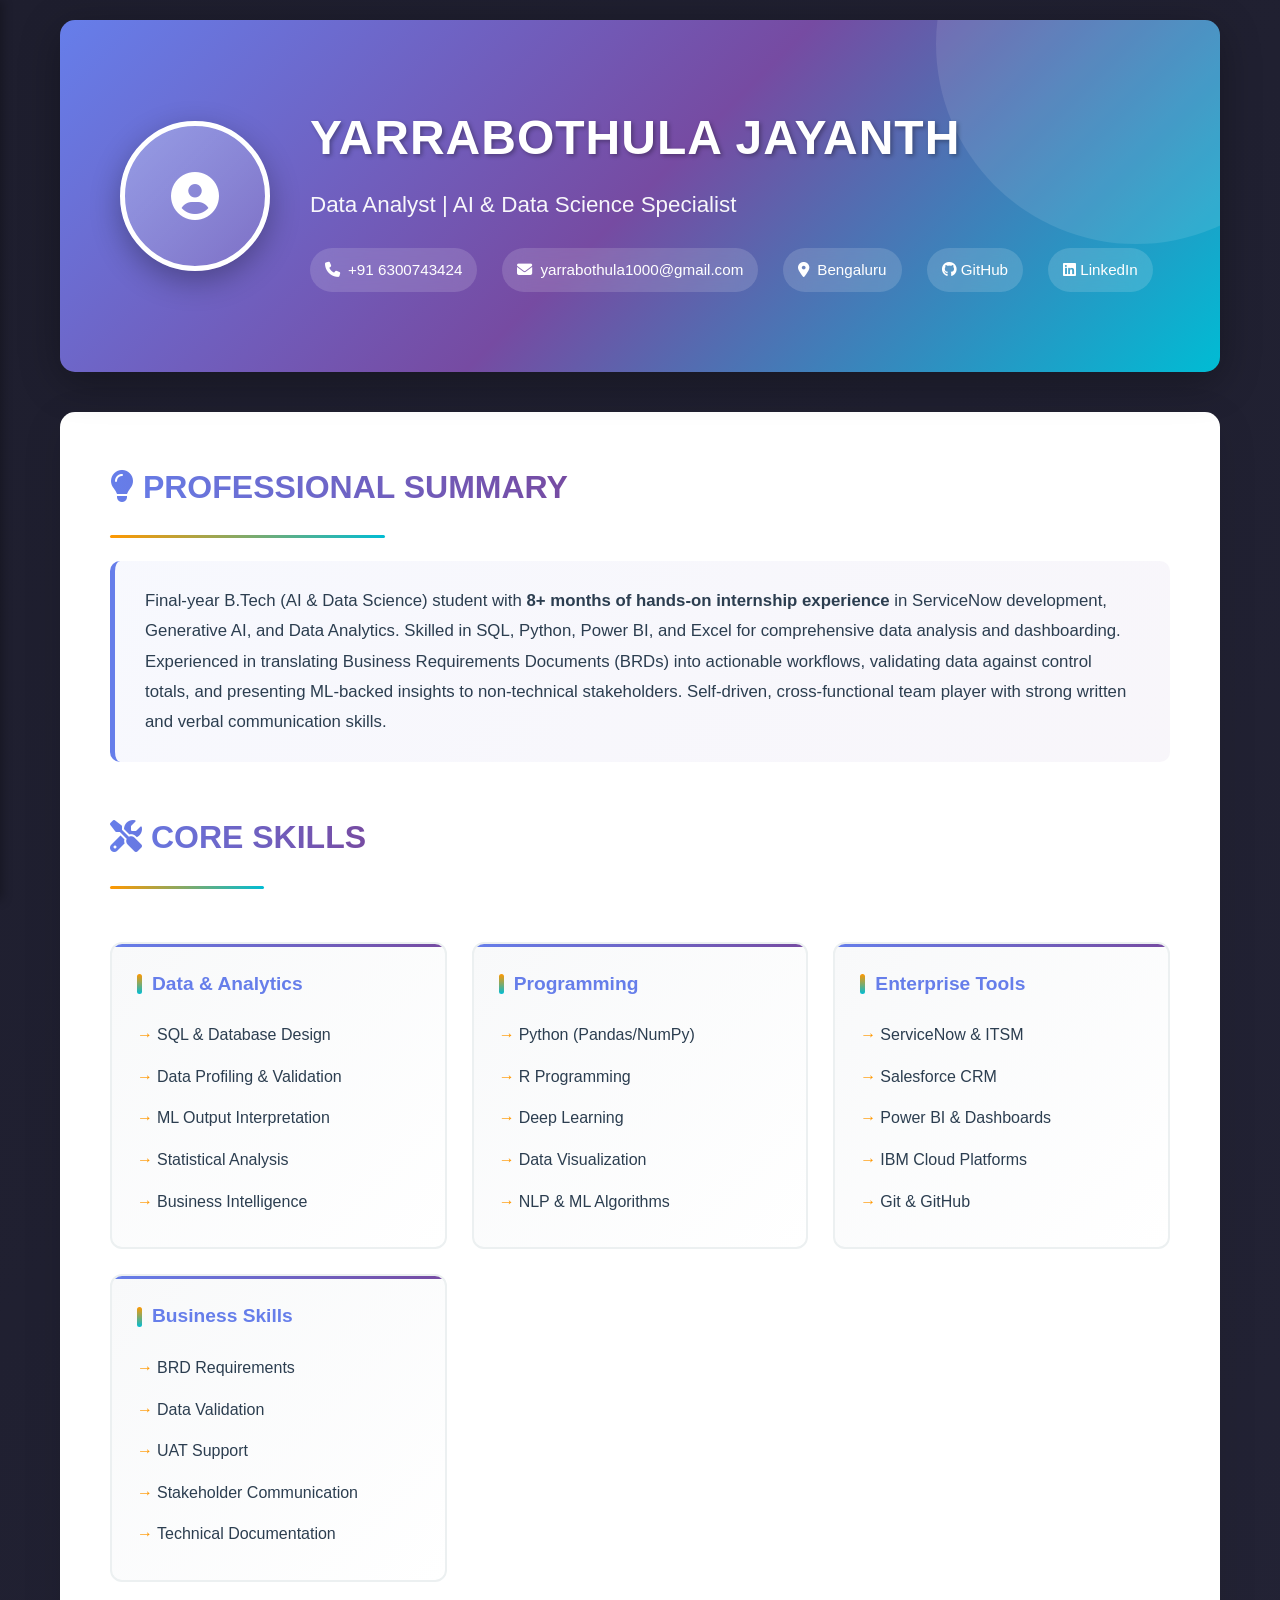
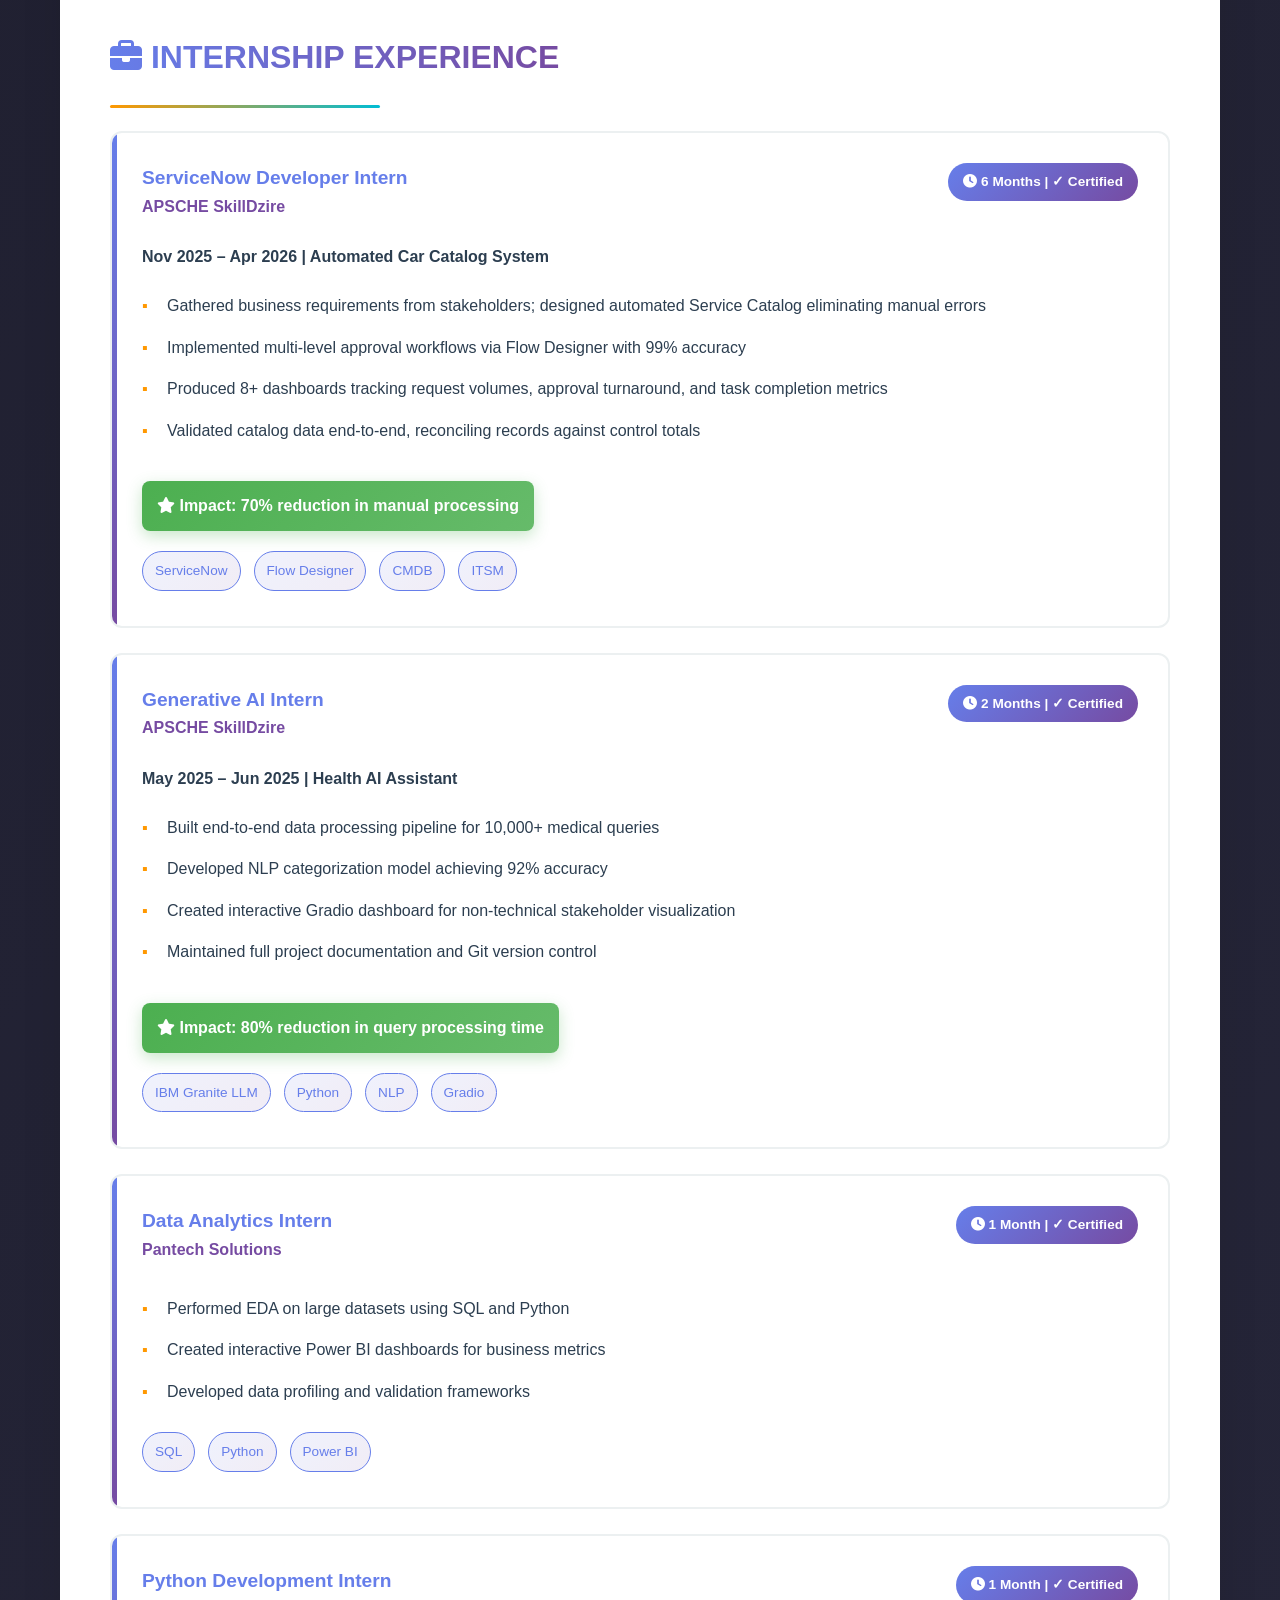
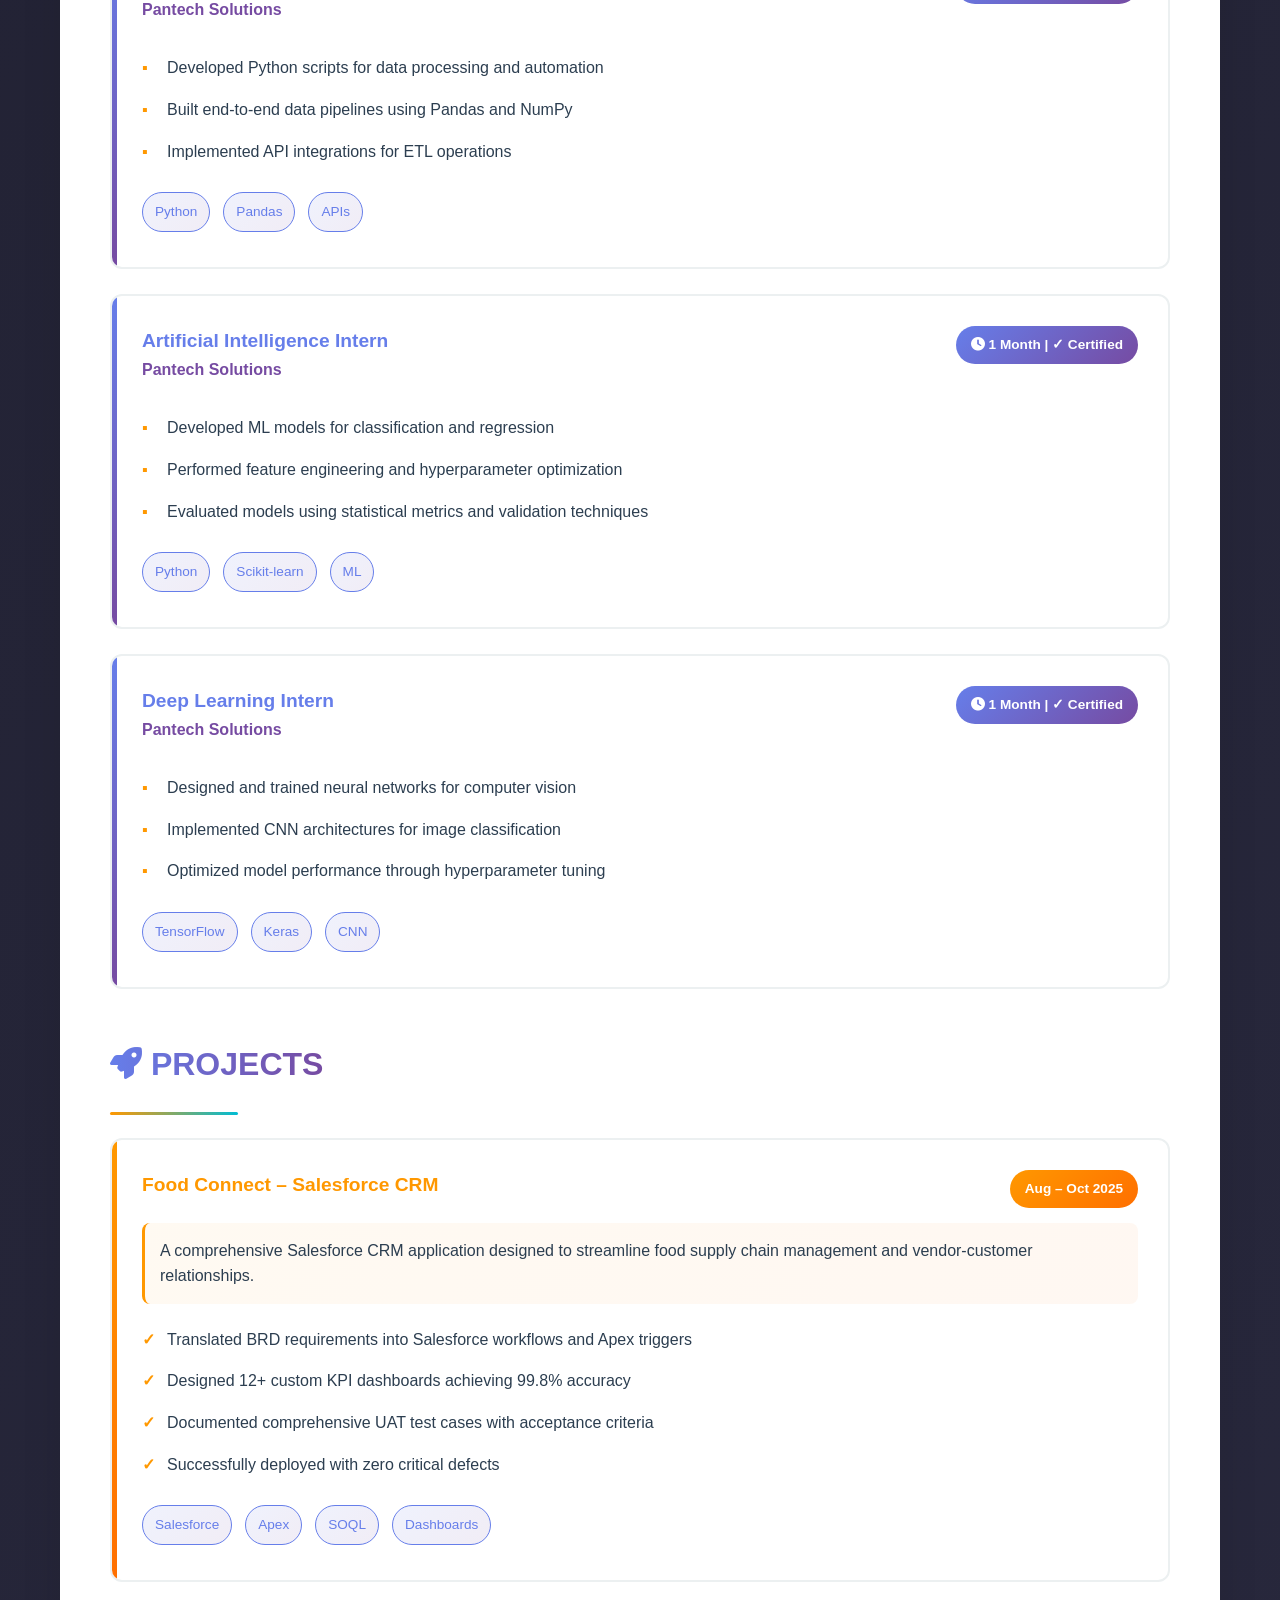
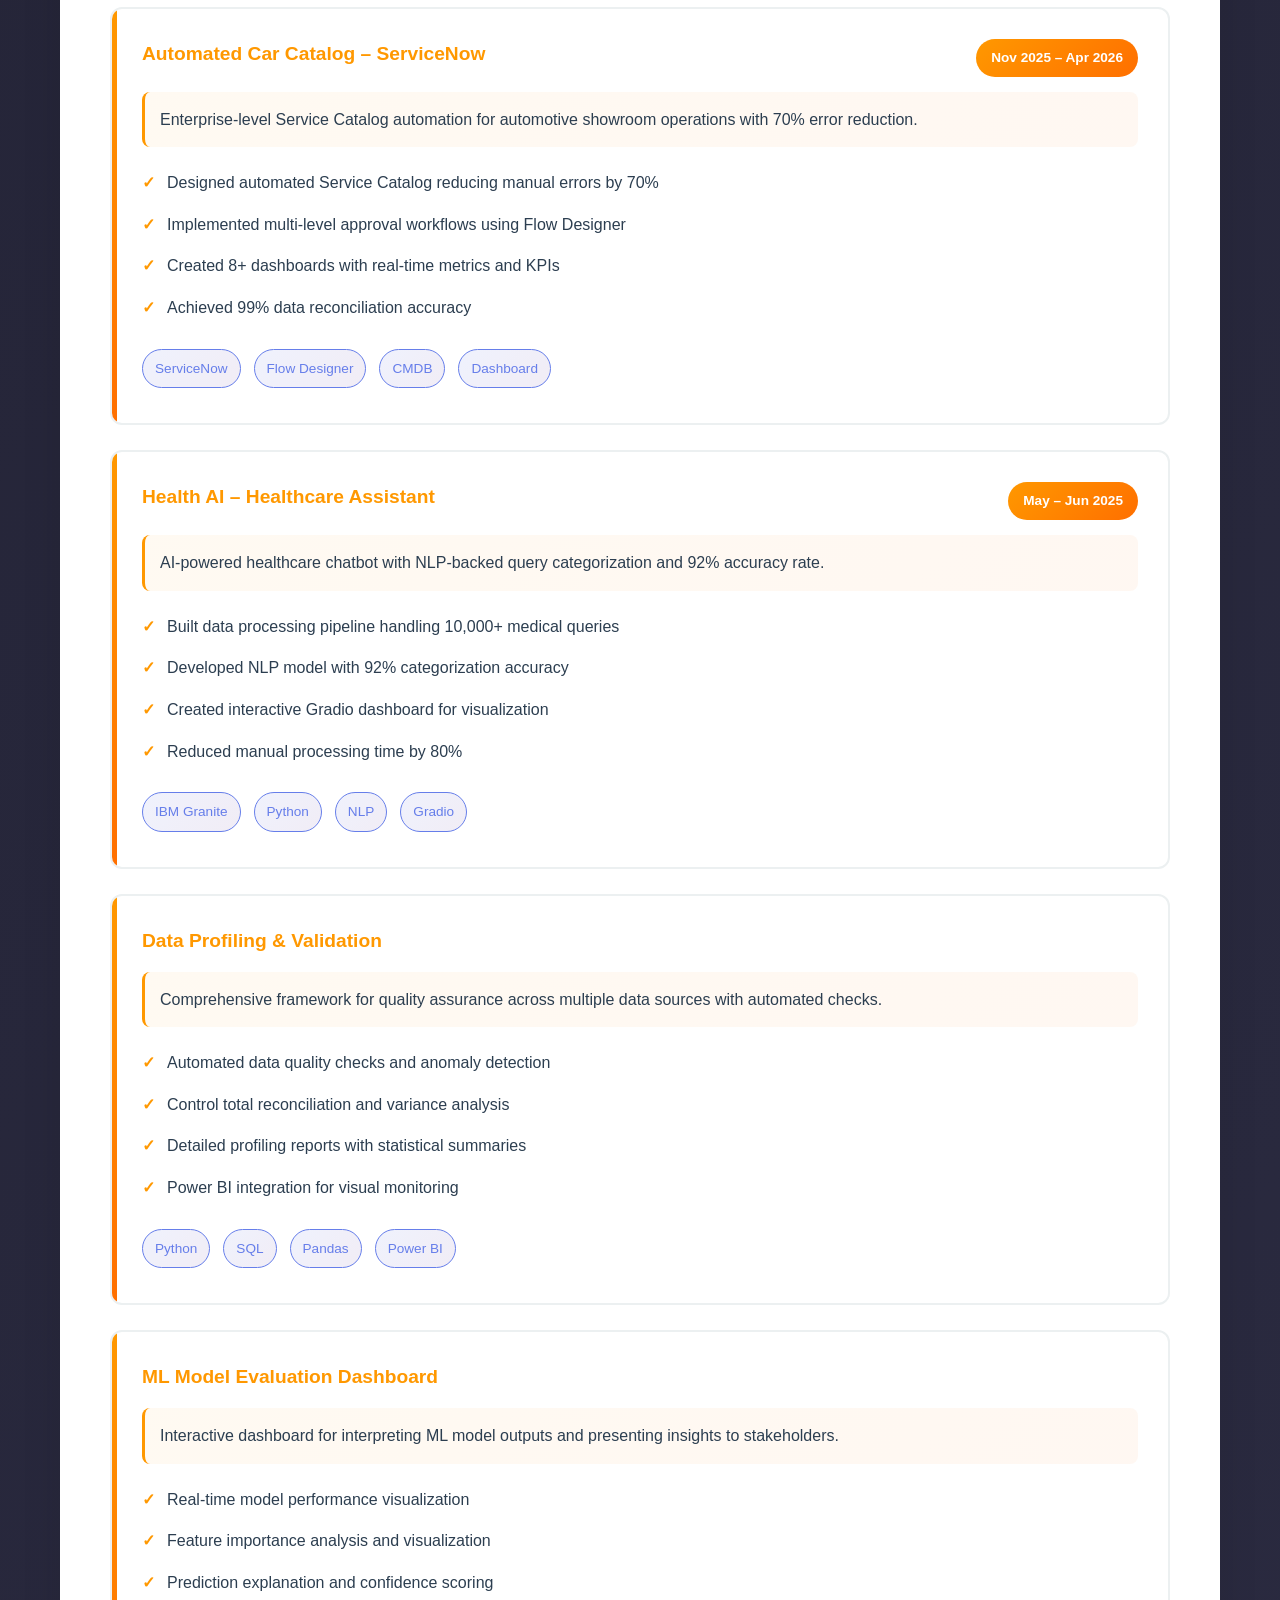
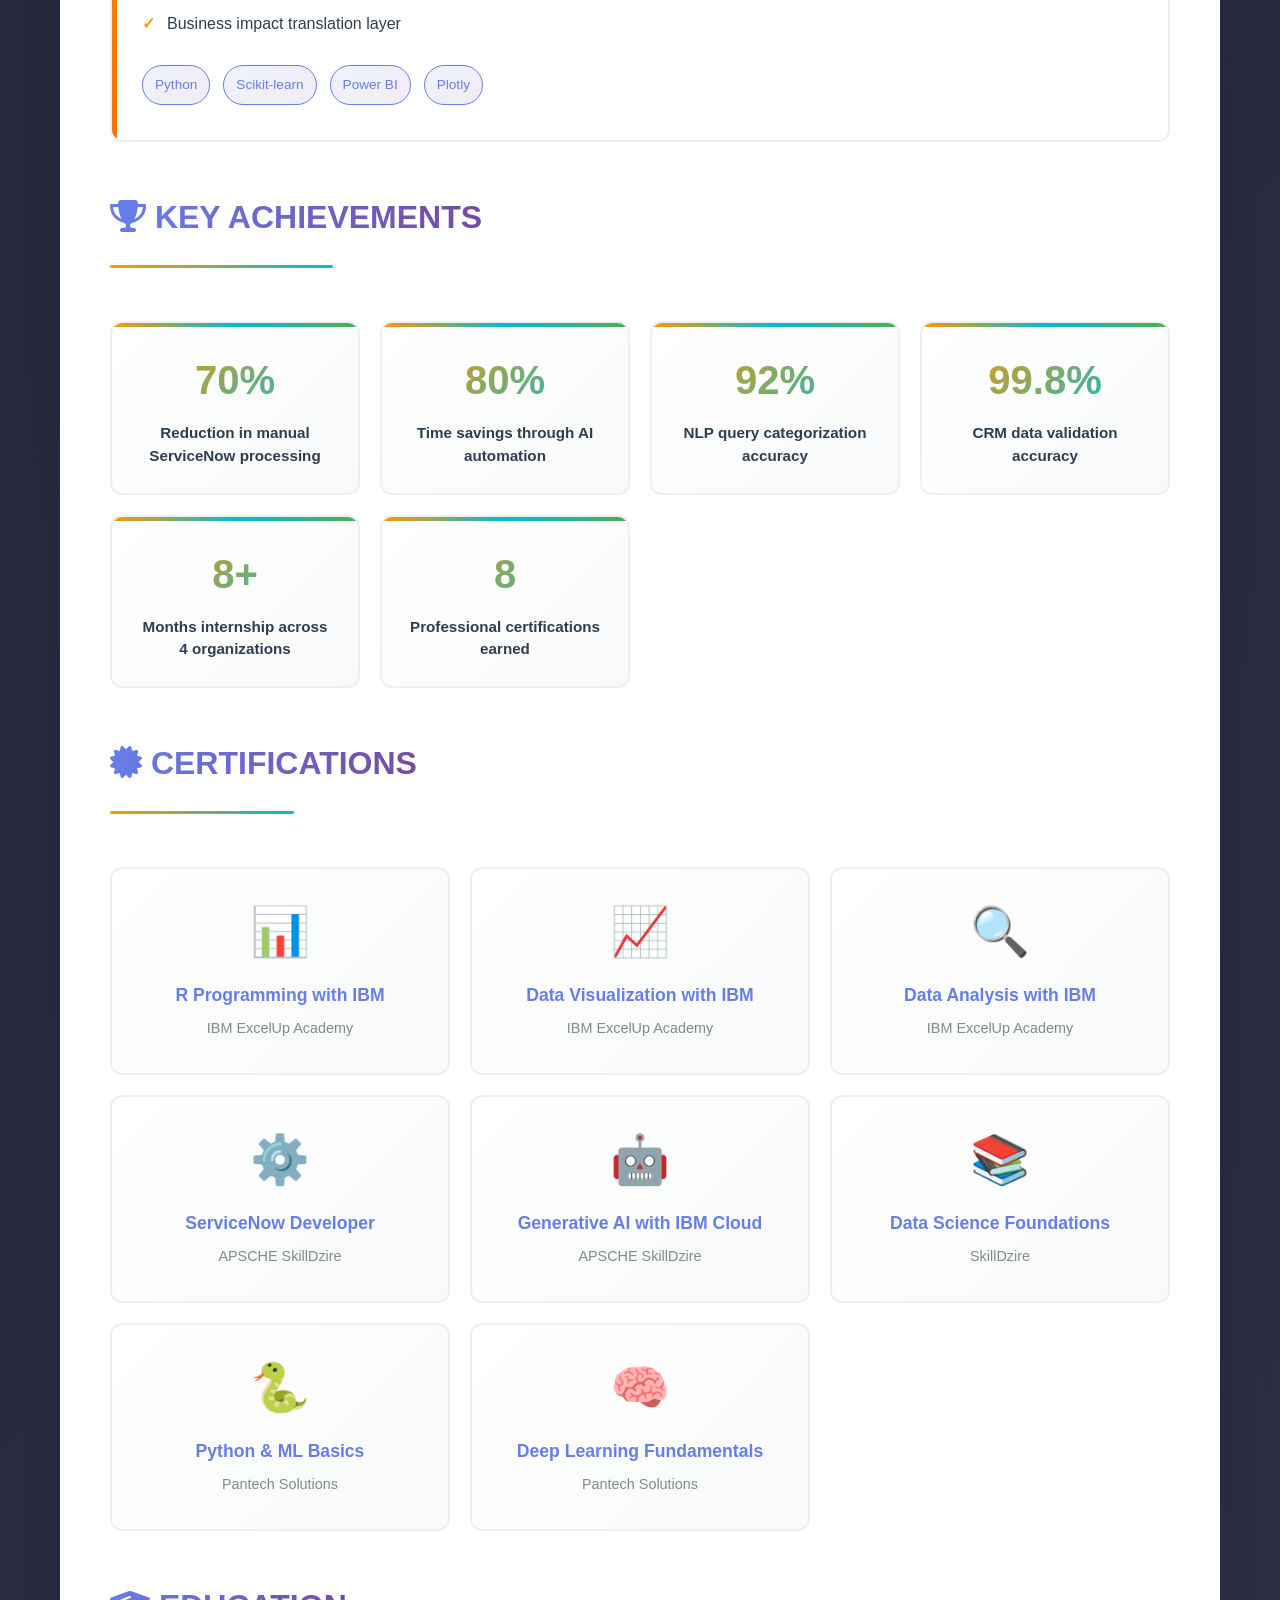
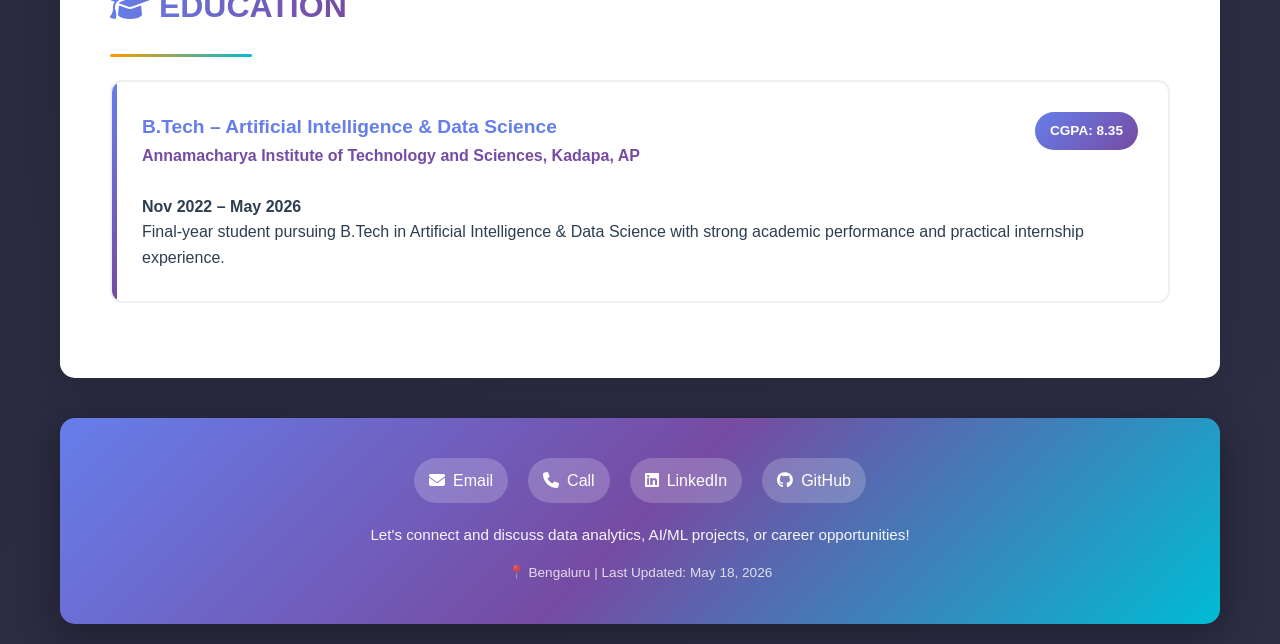
==== commit c66d1ea4: "Update index.html - Ready to use portfolio with no code display" ====
--- a/index.html
+++ b/index.html
@@ -18,7 +18,6 @@
             --accent-orange: #ff9800;
             --accent-teal: #00bcd4;
             --accent-green: #4caf50;
-            --accent-red: #e74c3c;
             --dark-bg: #0f1419;
             --light-bg: #f8f9fa;
             --card-bg: #ffffff;
@@ -35,7 +34,6 @@
             overflow-x: hidden;
         }
 
-        /* Scrollbar Styling */
         ::-webkit-scrollbar {
             width: 10px;
         }
@@ -55,7 +53,6 @@
             padding: 20px;
         }
 
-        /* Sidebar Navigation */
         .sidebar-nav {
             position: fixed;
             left: -300px;
@@ -112,7 +109,6 @@
             font-size: 1.2em;
         }
 
-        /* Header Section */
         .header {
             background: linear-gradient(135deg, var(--primary-color) 0%, var(--secondary-color) 50%, var(--accent-teal) 100%);
             color: white;
@@ -136,18 +132,6 @@
             animation: float 6s ease-in-out infinite;
         }
 
-        .header::after {
-            content: '';
-            position: absolute;
-            bottom: -30%;
-            left: -5%;
-            width: 300px;
-            height: 300px;
-            background: rgba(255, 255, 255, 0.05);
-            border-radius: 50%;
-            animation: float 8s ease-in-out infinite reverse;
-        }
-
         @keyframes float {
             0%, 100% { transform: translateY(0px); }
             50% { transform: translateY(20px); }
@@ -167,23 +151,26 @@
             height: 150px;
             border-radius: 50%;
             border: 5px solid white;
-            background: rgba(255, 255, 255, 0.2);
+            background: linear-gradient(135deg, rgba(255, 255, 255, 0.3), rgba(255, 255, 255, 0.1));
             display: flex;
             align-items: center;
             justify-content: center;
             font-size: 3em;
             box-shadow: 0 10px 30px rgba(0, 0, 0, 0.3);
             overflow: hidden;
+            cursor: pointer;
+            transition: all 0.3s;
+        }
+
+        .profile-photo:hover {
+            transform: scale(1.05);
+            box-shadow: 0 15px 40px rgba(0, 0, 0, 0.4);
         }
 
         .profile-photo img {
             width: 100%;
             height: 100%;
             object-fit: cover;
-        }
-
-        .profile-photo.placeholder {
-            background: linear-gradient(135deg, rgba(255, 255, 255, 0.3), rgba(255, 255, 255, 0.1));
         }
 
         .header-text h1 {
@@ -229,7 +216,6 @@
             text-decoration: none;
         }
 
-        /* Main Content */
         .content {
             background: white;
             padding: 50px;
@@ -238,7 +224,6 @@
             margin-bottom: 40px;
         }
 
-        /* Section Styles */
         section {
             margin-bottom: 50px;
         }
@@ -280,7 +265,6 @@
             font-weight: 600;
         }
 
-        /* Summary Section */
         .summary-text {
             background: linear-gradient(135deg, rgba(102, 126, 234, 0.05) 0%, rgba(118, 75, 162, 0.05) 100%);
             padding: 25px 30px;
@@ -292,20 +276,6 @@
             overflow: hidden;
         }
 
-        .summary-text::before {
-            content: '';
-            position: absolute;
-            top: 0;
-            right: 0;
-            width: 100px;
-            height: 100px;
-            background: linear-gradient(135deg, var(--accent-orange) 0%, var(--accent-teal) 100%);
-            opacity: 0.1;
-            border-radius: 50%;
-            transform: translate(50%, -50%);
-        }
-
-        /* Skills Section */
         .skills-grid {
             display: grid;
             grid-template-columns: repeat(auto-fit, minmax(250px, 1fr));
@@ -387,7 +357,6 @@
             color: var(--primary-color);
         }
 
-        /* Experience Card */
         .experience-card {
             background: white;
             border: 2px solid var(--border-color);
@@ -493,7 +462,6 @@
             box-shadow: 0 5px 15px rgba(76, 175, 80, 0.3);
         }
 
-        /* Project Card */
         .project-card {
             background: white;
             border: 2px solid var(--border-color);
@@ -579,7 +547,6 @@
             margin-top: 15px;
         }
 
-        /* Certifications */
         .cert-grid {
             display: grid;
             grid-template-columns: repeat(auto-fit, minmax(280px, 1fr));
@@ -598,18 +565,6 @@
             overflow: hidden;
         }
 
-        .cert-card::before {
-            content: '';
-            position: absolute;
-            top: -50%;
-            right: -50%;
-            width: 200px;
-            height: 200px;
-            background: linear-gradient(135deg, var(--primary-color) 0%, var(--secondary-color) 100%);
-            opacity: 0.05;
-            border-radius: 50%;
-        }
-
         .cert-card:hover {
             transform: translateY(-10px);
             box-shadow: 0 15px 40px rgba(102, 126, 234, 0.2);
@@ -634,7 +589,6 @@
             margin-bottom: 8px;
         }
 
-        /* Achievements */
         .achievements-grid {
             display: grid;
             grid-template-columns: repeat(auto-fit, minmax(250px, 1fr));
@@ -685,7 +639,6 @@
             line-height: 1.5;
         }
 
-        /* Footer */
         .footer {
             background: linear-gradient(135deg, var(--primary-color) 0%, var(--secondary-color) 50%, var(--accent-teal) 100%);
             color: white;
@@ -720,13 +673,6 @@
             transform: translateY(-2px);
         }
 
-        .footer-text {
-            font-size: 0.95em;
-            opacity: 0.95;
-            margin-bottom: 15px;
-        }
-
-        /* Responsive Design */
         @media (max-width: 768px) {
             .menu-toggle {
                 display: block;
@@ -752,14 +698,6 @@
                 font-size: 2em;
             }
 
-            .header-text p {
-                font-size: 1.1em;
-            }
-
-            .contact-info {
-                justify-content: center;
-            }
-
             .content {
                 padding: 30px 20px;
             }
@@ -779,61 +717,6 @@
             section h2 {
                 font-size: 1.5em;
             }
-
-            .experience-header,
-            .project-header {
-                flex-direction: column;
-            }
-
-            .footer-links {
-                flex-direction: column;
-                align-items: stretch;
-            }
-
-            .footer-links a {
-                justify-content: center;
-            }
-        }
-
-        /* Print Styles */
-        @media print {
-            body {
-                background: white;
-            }
-
-            .container {
-                max-width: 100%;
-            }
-
-            .menu-toggle {
-                display: none;
-            }
-
-            section {
-                page-break-inside: avoid;
-            }
-
-            .experience-card,
-            .project-card {
-                box-shadow: none;
-                border: 1px solid var(--border-color);
-            }
-        }
-
-        /* Animation */
-        @keyframes fadeIn {
-            from {
-                opacity: 0;
-                transform: translateY(20px);
-            }
-            to {
-                opacity: 1;
-                transform: translateY(0);
-            }
-        }
-
-        .fade-in {
-            animation: fadeIn 0.6s ease forwards;
         }
     </style>
 </head>
@@ -859,9 +742,9 @@
 
     <div class="container">
         <!-- Header -->
-        <div class="header fade-in">
+        <div class="header">
             <div class="header-content">
-                <div class="profile-photo placeholder" id="profilePhoto">
+                <div class="profile-photo" id="profilePhoto" title="Click to upload photo">
                     <i class="fas fa-user-circle"></i>
                 </div>
                 <div class="header-text">
@@ -878,10 +761,10 @@
                             <i class="fas fa-map-marker-alt"></i> Bengaluru
                         </div>
                         <div class="contact-item">
-                            <a href="https://github.com/Yarrabothulajayanth"><i class="fab fa-github"></i> GitHub</a>
+                            <a href="https://github.com/Yarrabothulajayanth" target="_blank"><i class="fab fa-github"></i> GitHub</a>
                         </div>
                         <div class="contact-item">
-                            <a href="https://linkedin.com/in/yarrabothulajayanth"><i class="fab fa-linkedin"></i> LinkedIn</a>
+                            <a href="https://linkedin.com/in/yarrabothulajayanth" target="_blank"><i class="fab fa-linkedin"></i> LinkedIn</a>
                         </div>
                     </div>
                 </div>
@@ -891,7 +774,7 @@
         <!-- Main Content -->
         <div class="content">
             <!-- Summary Section -->
-            <section id="summary" class="fade-in">
+            <section id="summary">
                 <h2><i class="fas fa-lightbulb"></i> PROFESSIONAL SUMMARY</h2>
                 <div class="summary-text">
                     Final-year B.Tech (AI & Data Science) student with <strong>8+ months of hands-on internship experience</strong> in ServiceNow development, Generative AI, and Data Analytics. Skilled in SQL, Python, Power BI, and Excel for comprehensive data analysis and dashboarding. Experienced in translating Business Requirements Documents (BRDs) into actionable workflows, validating data against control totals, and presenting ML-backed insights to non-technical stakeholders. Self-driven, cross-functional team player with strong written and verbal communication skills.
@@ -899,7 +782,7 @@
             </section>
 
             <!-- Skills Section -->
-            <section id="skills" class="fade-in">
+            <section id="skills">
                 <h2><i class="fas fa-tools"></i> CORE SKILLS</h2>
                 <div class="skills-grid">
                     <div class="skill-category">
@@ -946,7 +829,7 @@
             </section>
 
             <!-- Experience Section -->
-            <section id="experience" class="fade-in">
+            <section id="experience">
                 <h2><i class="fas fa-briefcase"></i> INTERNSHIP EXPERIENCE</h2>
 
                 <div class="experience-card">
@@ -1083,7 +966,7 @@
             </section>
 
             <!-- Projects Section -->
-            <section id="projects" class="fade-in">
+            <section id="projects">
                 <h2><i class="fas fa-rocket"></i> PROJECTS</h2>
 
                 <div class="project-card">
@@ -1196,7 +1079,7 @@
             </section>
 
             <!-- Achievements Section -->
-            <section id="achievements" class="fade-in">
+            <section id="achievements">
                 <h2><i class="fas fa-trophy"></i> KEY ACHIEVEMENTS</h2>
                 <div class="achievements-grid">
                     <div class="achievement-card">
@@ -1227,7 +1110,7 @@
             </section>
 
             <!-- Certifications Section -->
-            <section id="certifications" class="fade-in">
+            <section id="certifications">
                 <h2><i class="fas fa-certificate"></i> CERTIFICATIONS</h2>
                 <div class="cert-grid">
                     <div class="cert-card">
@@ -1274,7 +1157,7 @@
             </section>
 
             <!-- Education Section -->
-            <section id="education" class="fade-in">
+            <section id="education">
                 <h2><i class="fas fa-graduation-cap"></i> EDUCATION</h2>
                 <div class="experience-card">
                     <div class="experience-header">
@@ -1291,12 +1174,12 @@
         </div>
 
         <!-- Footer -->
-        <div class="footer fade-in" id="contact">
+        <div class="footer" id="contact">
             <div class="footer-links">
-                <a href="mailto:yarrabothula1000@gmail.com">
+                <a href="mailto:yarrabothula1000@gmail.com" target="_blank">
                     <i class="fas fa-envelope"></i> Email
                 </a>
-                <a href="tel:+916300743424">
+                <a href="tel:+916300743424" target="_blank">
                     <i class="fas fa-phone"></i> Call
                 </a>
                 <a href="https://linkedin.com/in/yarrabothulajayanth" target="_blank">
@@ -1306,10 +1189,10 @@
                     <i class="fab fa-github"></i> GitHub
                 </a>
             </div>
-            <div class="footer-text">
+            <div style="font-size: 0.95em; opacity: 0.95; margin-bottom: 15px;">
                 Let's connect and discuss data analytics, AI/ML projects, or career opportunities!
             </div>
-            <p style="font-size: 0.85em; opacity: 0.8; margin-top: 15px;">
+            <p style="font-size: 0.85em; opacity: 0.8;">
                 📍 Bengaluru | Last Updated: May 18, 2026
             </p>
         </div>
@@ -1320,50 +1203,42 @@
         const menuToggle = document.getElementById('menuToggle');
         const sidebarNav = document.getElementById('sidebarNav');
 
-        menuToggle.addEventListener('click', () => {
-            sidebarNav.classList.toggle('active');
+        if (menuToggle) {
+            menuToggle.addEventListener('click', () => {
+                sidebarNav.classList.toggle('active');
+            });
+
+            document.querySelectorAll('.nav-links a').forEach(link => {
+                link.addEventListener('click', () => {
+                    sidebarNav.classList.remove('active');
+                });
+            });
+        }
+
+        // Handle profile photo upload
+        const profilePhoto = document.getElementById('profilePhoto');
+        
+        profilePhoto.style.cursor = 'pointer';
+        profilePhoto.title = 'Click to upload your photo';
+
+        profilePhoto.addEventListener('click', () => {
+            const input = document.createElement('input');
+            input.type = 'file';
+            input.accept = 'image/*';
+            input.onchange = (event) => {
+                const file = event.target.files[0];
+                if (file) {
+                    const reader = new FileReader();
+                    reader.onload = (e) => {
+                        profilePhoto.innerHTML = `<img src="${e.target.result}" alt="Profile Photo">`;
+                    };
+                    reader.readAsDataURL(file);
+                }
+            };
+            input.click();
         });
 
-        // Close sidebar when a link is clicked
-        document.querySelectorAll('.nav-links a').forEach(link => {
-            link.addEventListener('click', () => {
-                sidebarNav.classList.remove('active');
-            });
-        });
-
-        // Add fade-in animation on scroll
-        const observerOptions = {
-            threshold: 0.1,
-            rootMargin: '0px 0px -100px 0px'
-        };
-
-        const observer = new IntersectionObserver((entries) => {
-            entries.forEach(entry => {
-                if (entry.isIntersecting) {
-                    entry.target.classList.add('fade-in');
-                }
-            });
-        }, observerOptions);
-
-        document.querySelectorAll('section').forEach(section => {
-            observer.observe(section);
-        });
-
-        // Handle profile photo upload
-        function handlePhotoUpload(event) {
-            const file = event.target.files[0];
-            if (file) {
-                const reader = new FileReader();
-                reader.onload = (e) => {
-                    const profilePhoto = document.getElementById('profilePhoto');
-                    profilePhoto.innerHTML = `<img src="${e.target.result}" alt="Profile Photo">`;
-                };
-                reader.readAsDataURL(file);
-            }
-        }
-
-        // Optional: Listen for drag and drop on profile photo
-        const profilePhoto = document.getElementById('profilePhoto');
+        // Drag and drop support
         profilePhoto.addEventListener('dragover', (e) => {
             e.preventDefault();
             profilePhoto.style.opacity = '0.7';
@@ -1376,7 +1251,7 @@
         profilePhoto.addEventListener('drop', (e) => {
             e.preventDefault();
             const files = e.dataTransfer.files;
-            if (files.length > 0) {
+            if (files.length > 0 && files[0].type.startsWith('image/')) {
                 const file = files[0];
                 const reader = new FileReader();
                 reader.onload = (event) => {
@@ -1387,13 +1262,15 @@
             profilePhoto.style.opacity = '1';
         });
 
-        profilePhoto.style.cursor = 'pointer';
-        profilePhoto.addEventListener('click', () => {
-            const input = document.createElement('input');
-            input.type = 'file';
-            input.accept = 'image/*';
-            input.onchange = handlePhotoUpload;
-            input.click();
+        // Smooth scroll
+        document.querySelectorAll('a[href^="#"]').forEach(anchor => {
+            anchor.addEventListener('click', function (e) {
+                e.preventDefault();
+                const target = document.querySelector(this.getAttribute('href'));
+                if (target) {
+                    target.scrollIntoView({ behavior: 'smooth' });
+                }
+            });
         });
     </script>
 </body>
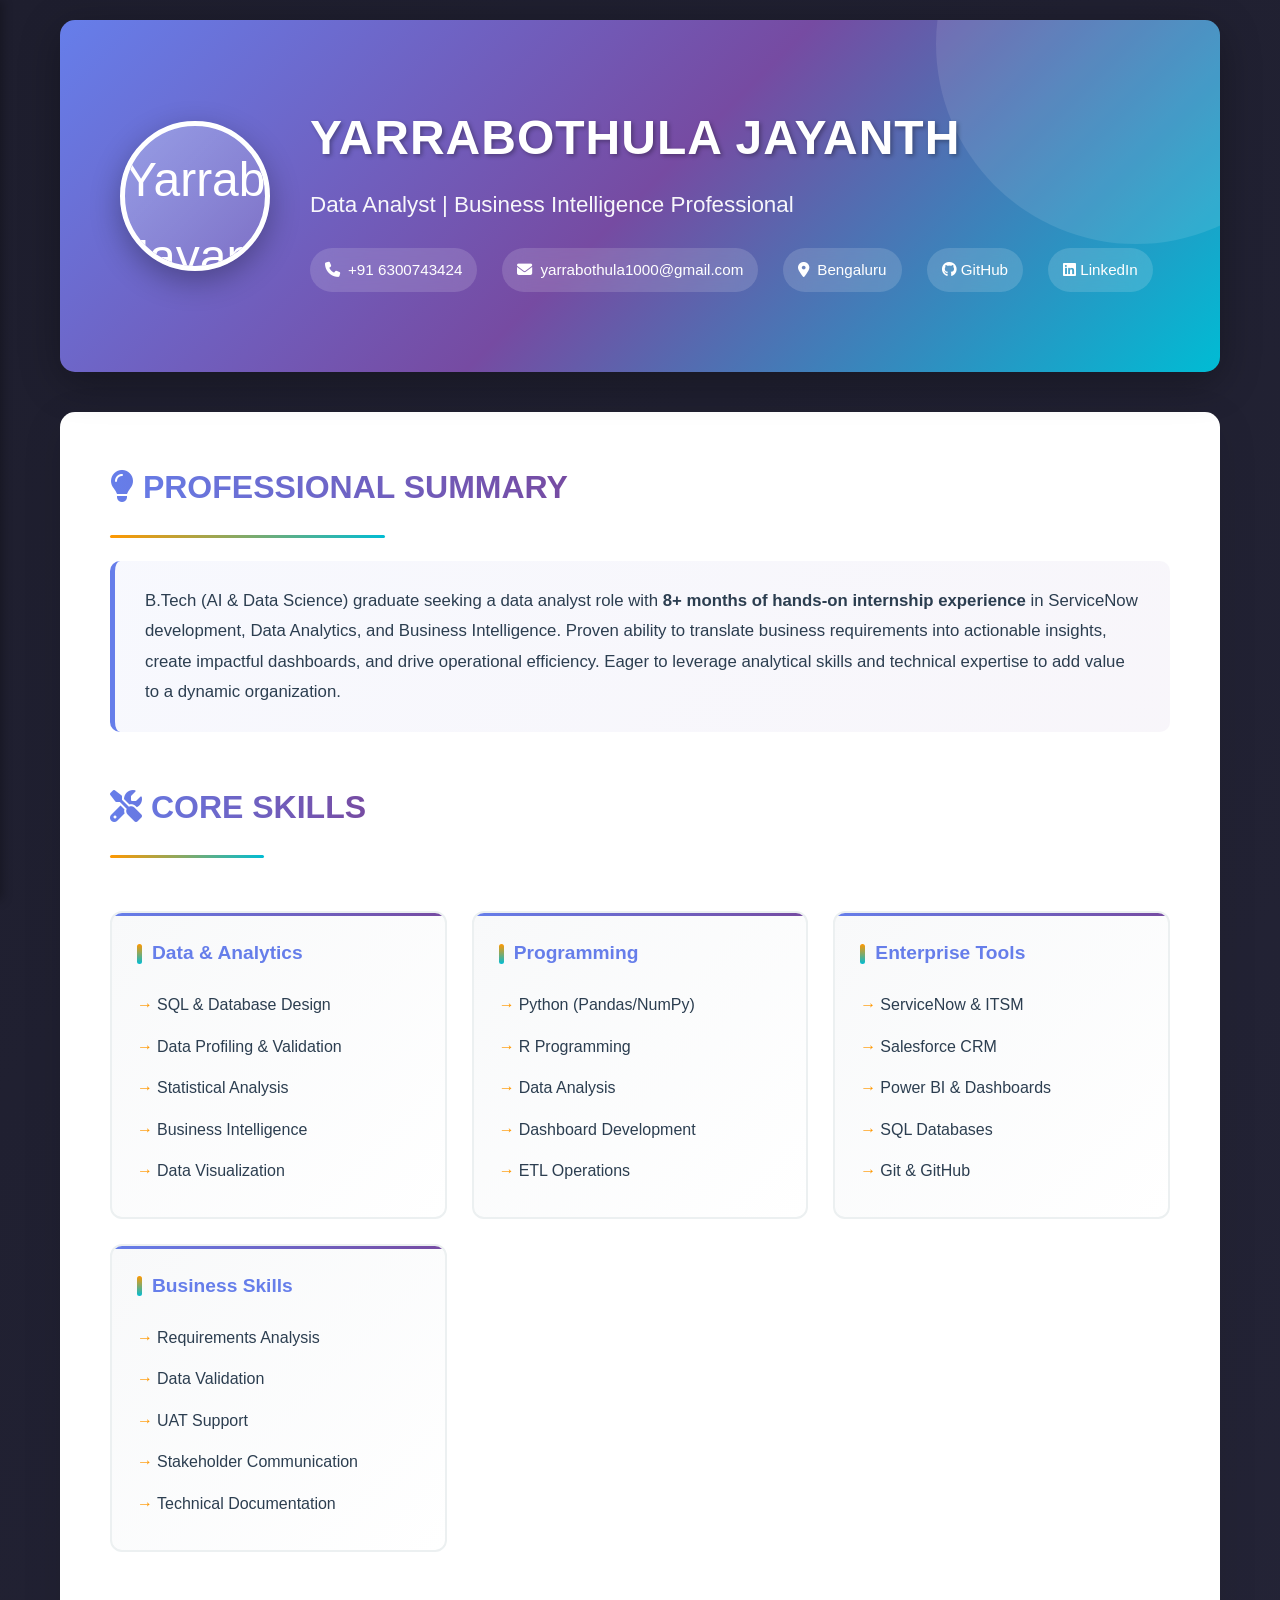
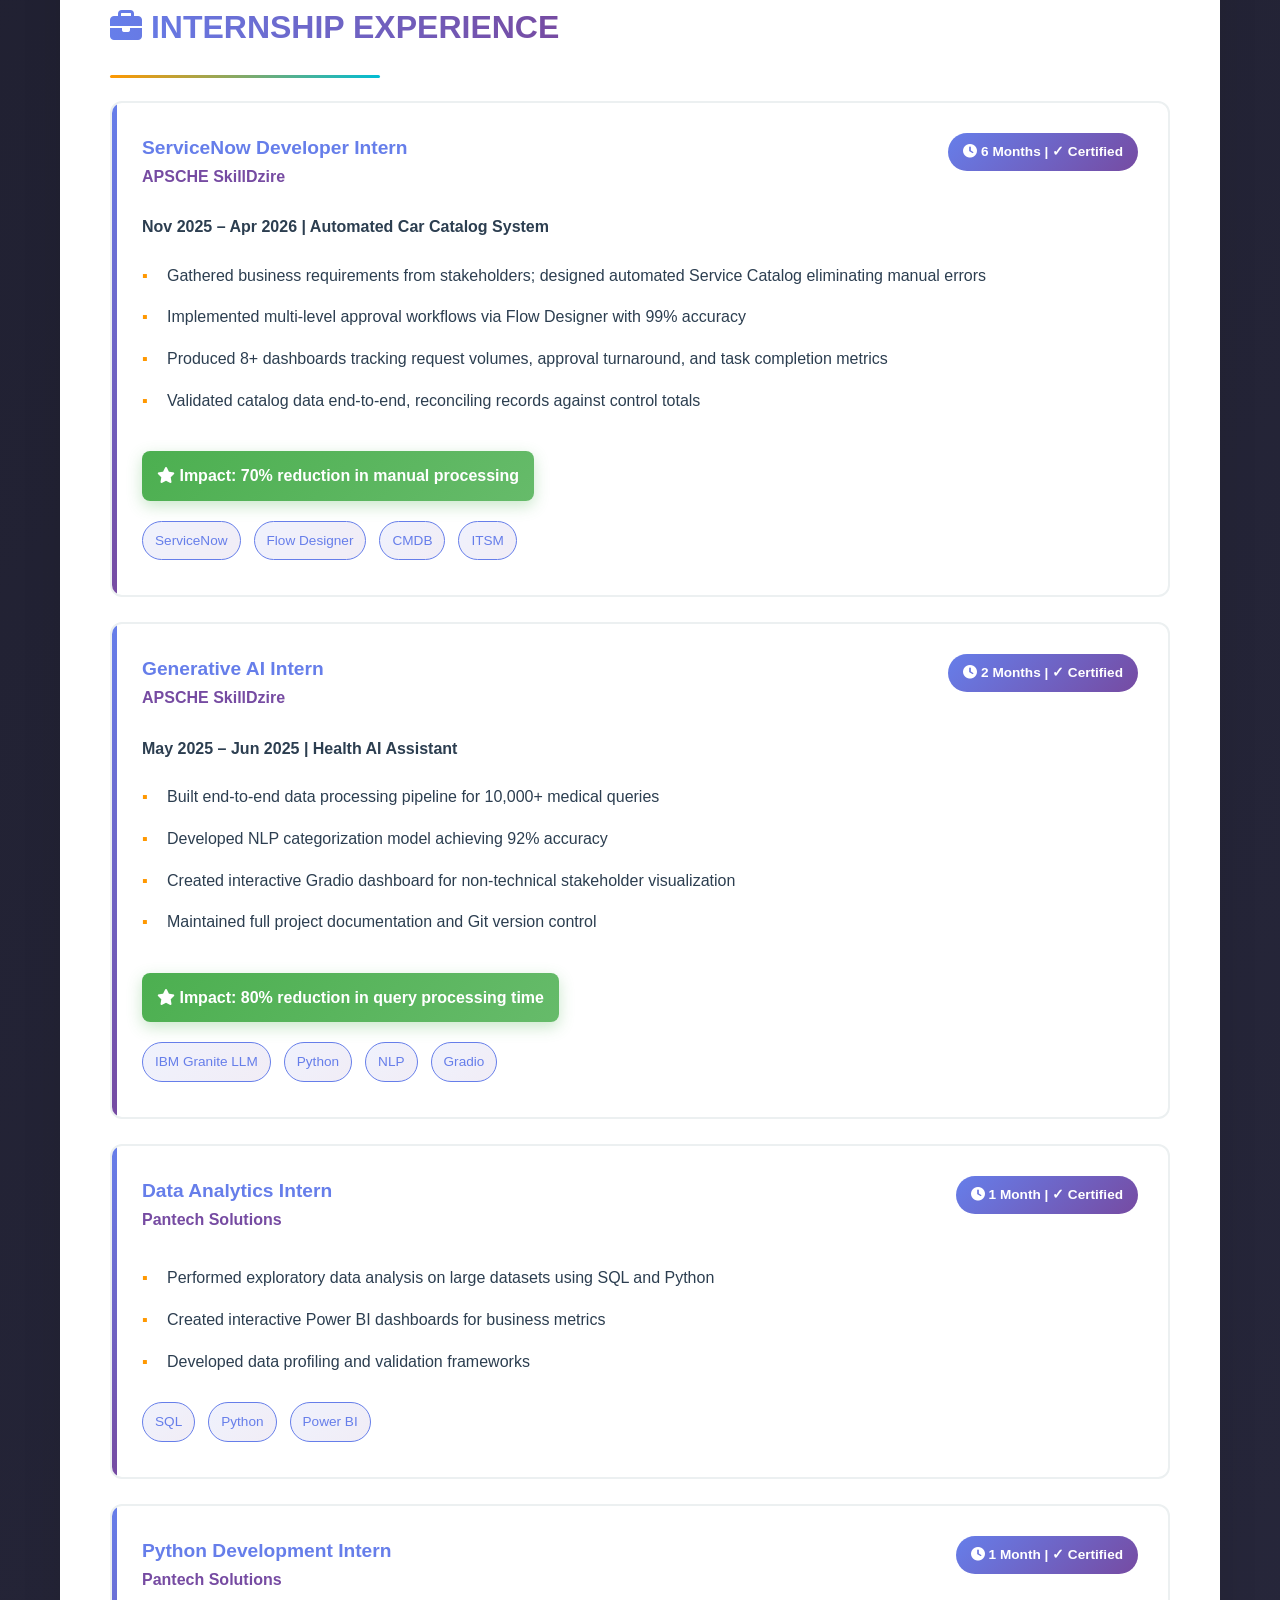
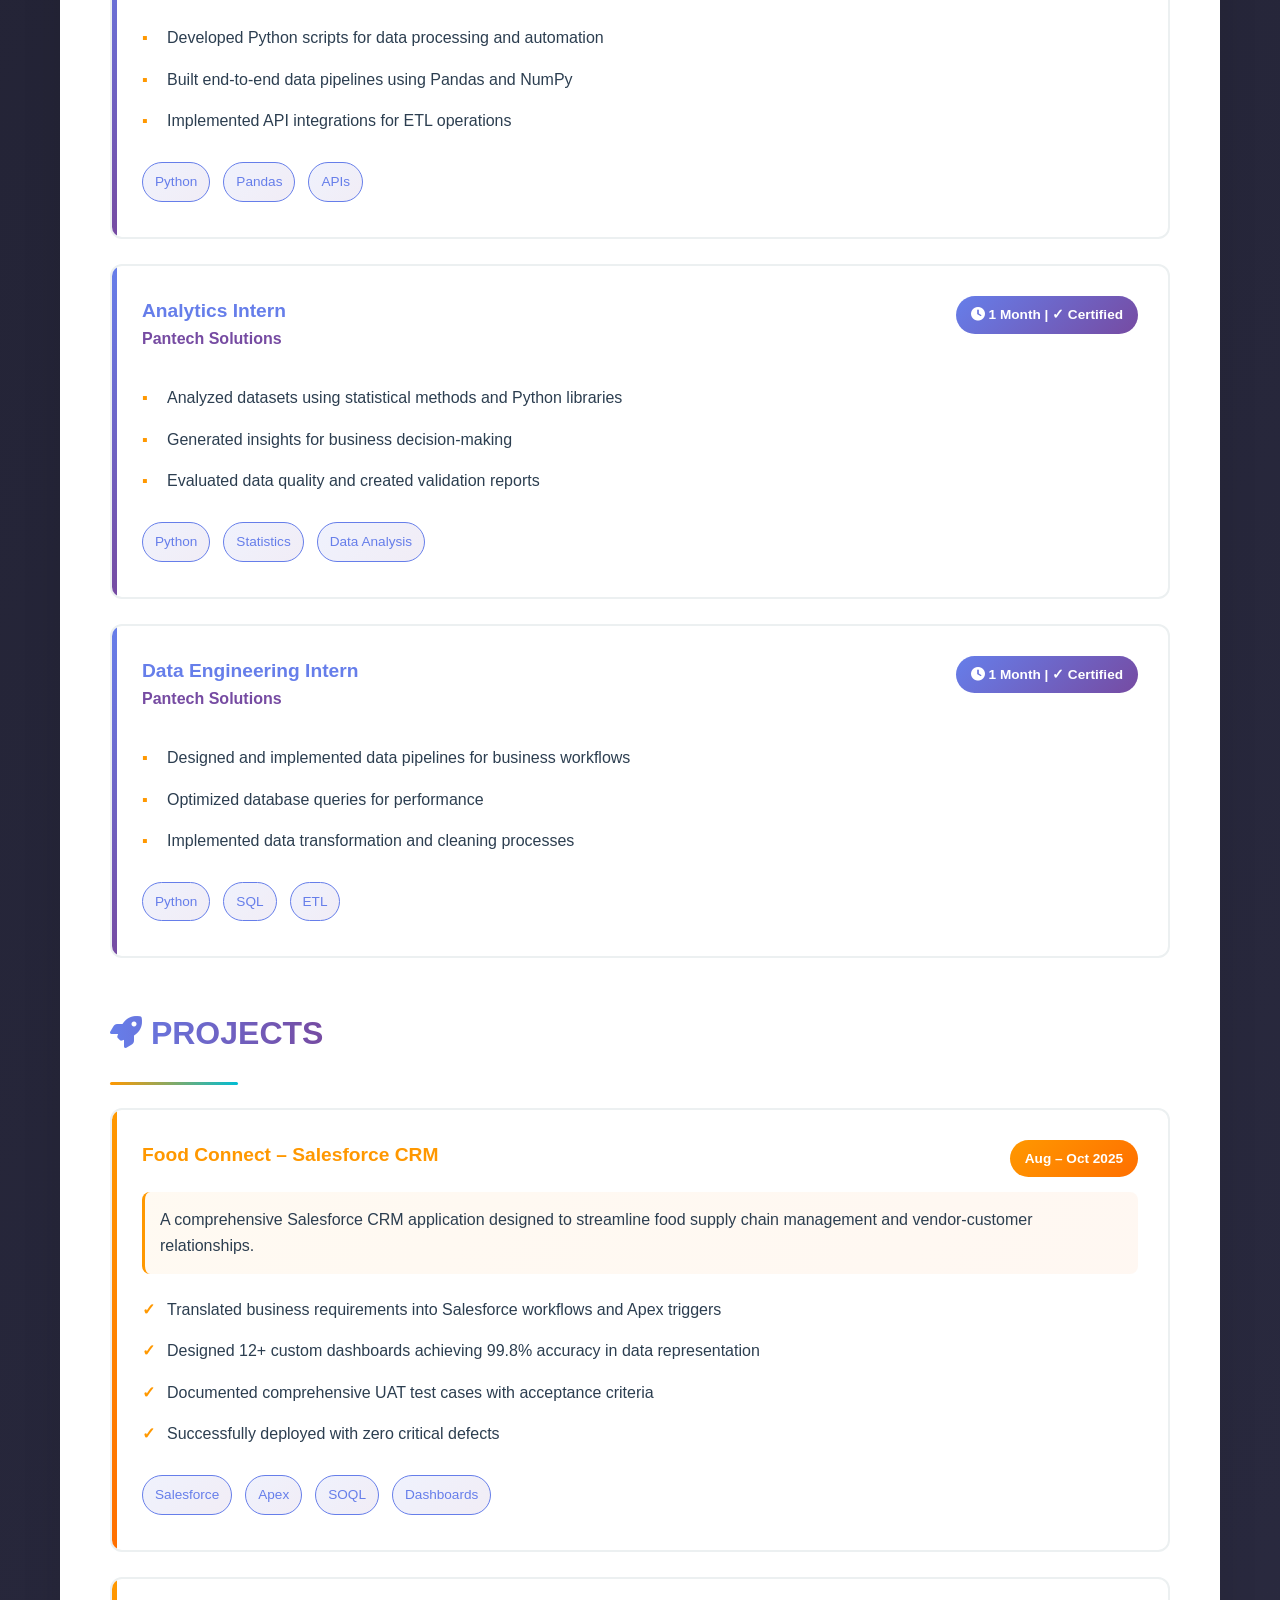
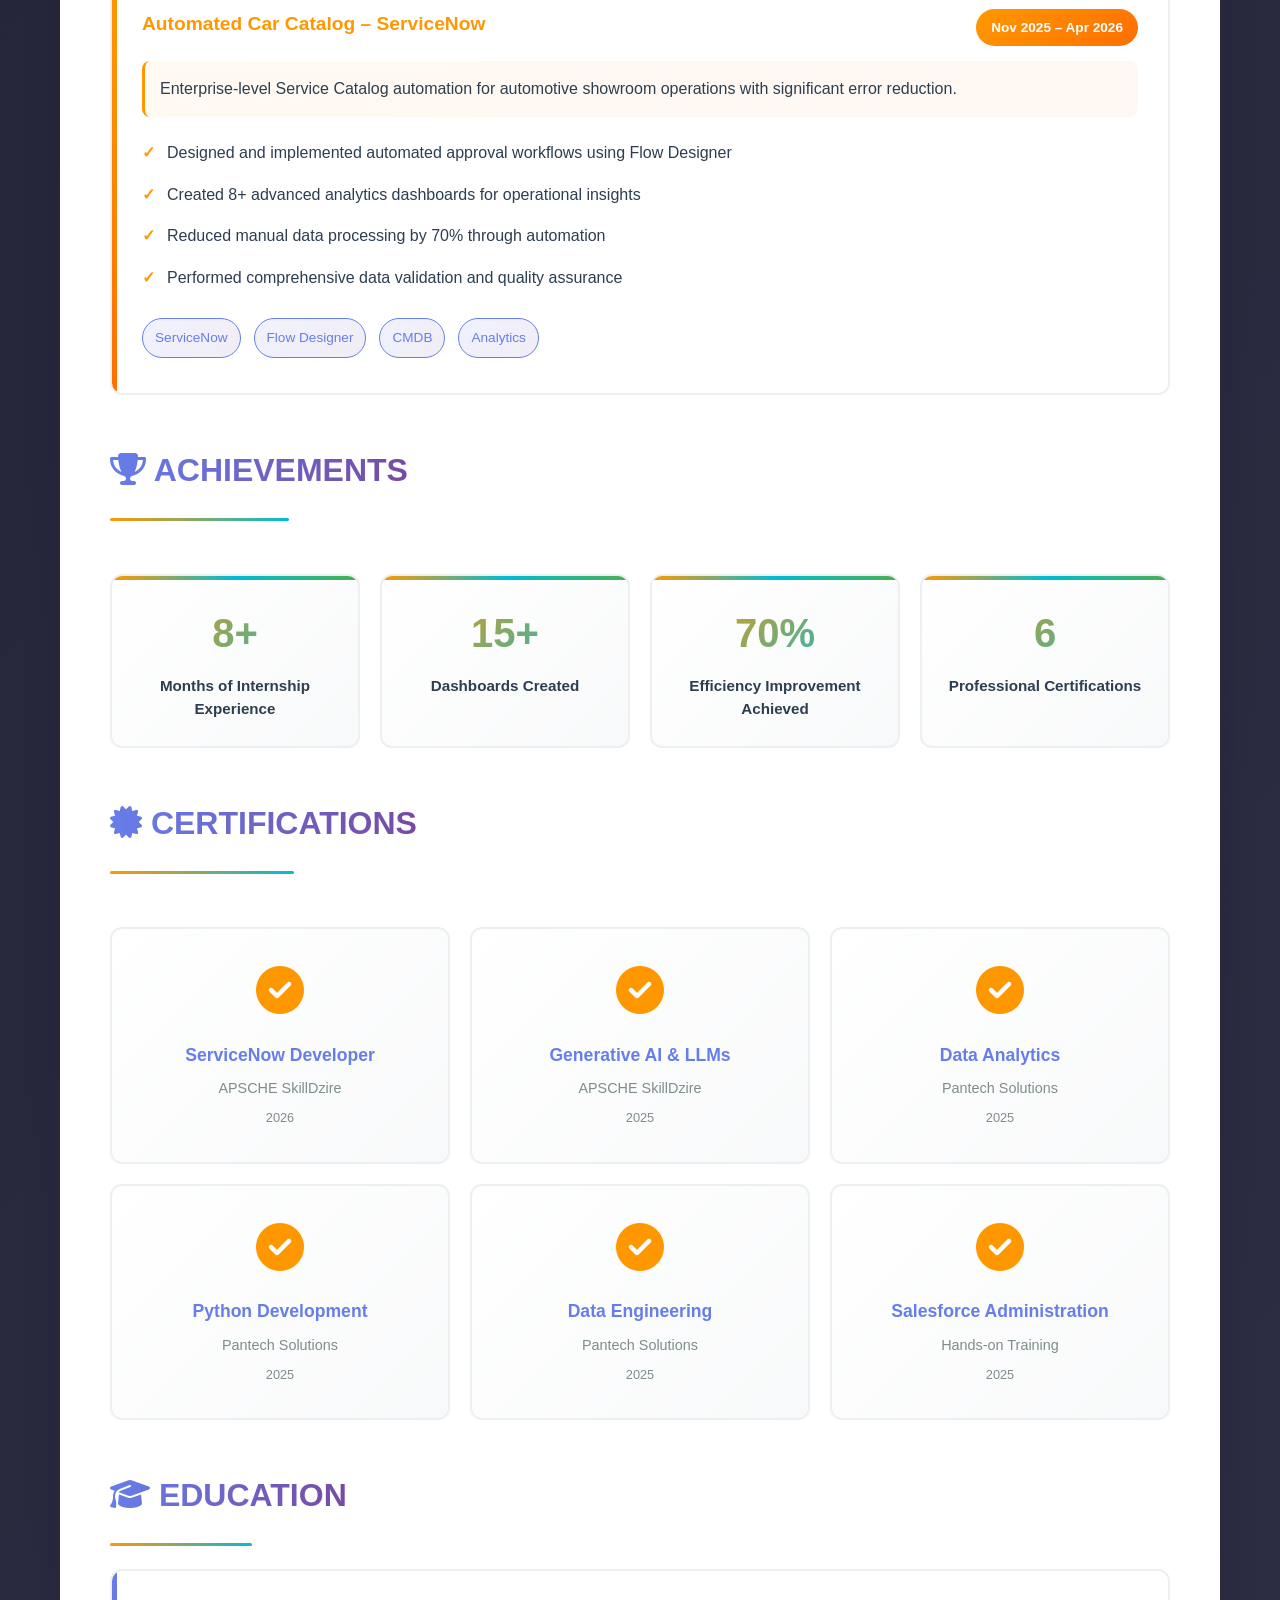
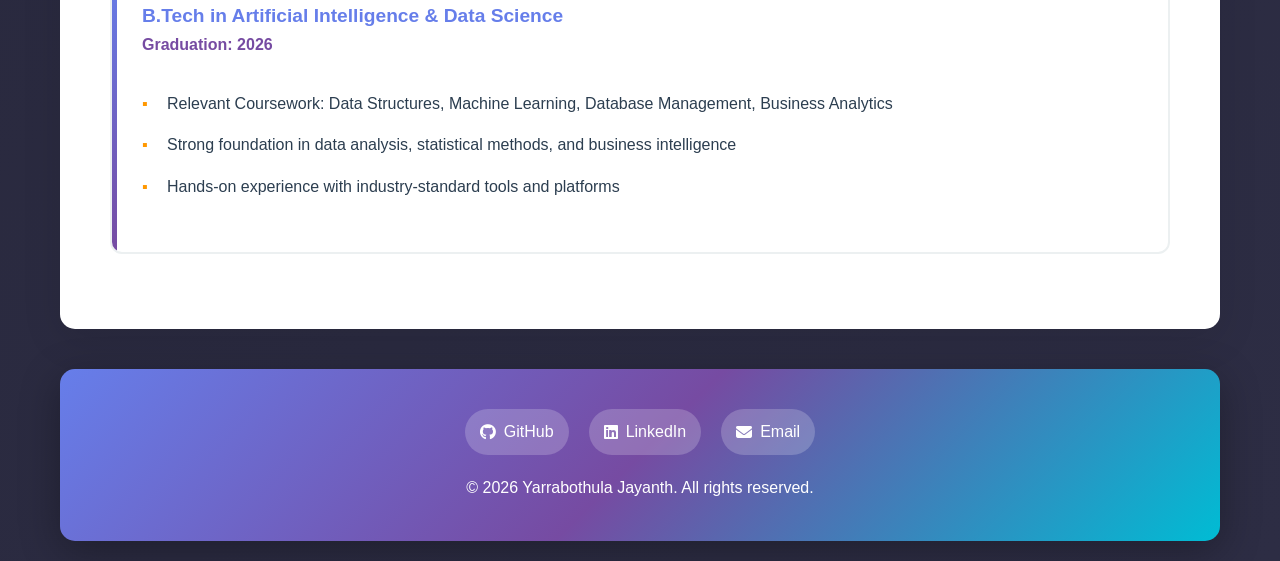
==== commit e2840cd1: "Update portfolio: Add profile photo, change tagline to job-seeker focused, and update content for fr" ====
--- a/index.html
+++ b/index.html
@@ -3,7 +3,7 @@
 <head>
     <meta charset="UTF-8">
     <meta name="viewport" content="width=device-width, initial-scale=1.0">
-    <title>Yarrabothula Jayanth - Data Analyst & AI Specialist</title>
+    <title>Yarrabothula Jayanth - Data Analyst</title>
     <link rel="stylesheet" href="https://cdnjs.cloudflare.com/ajax/libs/font-awesome/6.4.0/css/all.min.css">
     <style>
         * {
@@ -745,11 +745,11 @@
         <div class="header">
             <div class="header-content">
                 <div class="profile-photo" id="profilePhoto" title="Click to upload photo">
-                    <i class="fas fa-user-circle"></i>
+                    <img src="[data-uri]" alt="Yarrabothula Jayanth">
                 </div>
                 <div class="header-text">
                     <h1>YARRABOTHULA JAYANTH</h1>
-                    <p>Data Analyst | AI & Data Science Specialist</p>
+                    <p>Data Analyst | Business Intelligence Professional</p>
                     <div class="contact-info">
                         <div class="contact-item">
                             <i class="fas fa-phone"></i> +91 6300743424
@@ -777,7 +777,7 @@
             <section id="summary">
                 <h2><i class="fas fa-lightbulb"></i> PROFESSIONAL SUMMARY</h2>
                 <div class="summary-text">
-                    Final-year B.Tech (AI & Data Science) student with <strong>8+ months of hands-on internship experience</strong> in ServiceNow development, Generative AI, and Data Analytics. Skilled in SQL, Python, Power BI, and Excel for comprehensive data analysis and dashboarding. Experienced in translating Business Requirements Documents (BRDs) into actionable workflows, validating data against control totals, and presenting ML-backed insights to non-technical stakeholders. Self-driven, cross-functional team player with strong written and verbal communication skills.
+                    B.Tech (AI & Data Science) graduate seeking a data analyst role with <strong>8+ months of hands-on internship experience</strong> in ServiceNow development, Data Analytics, and Business Intelligence. Proven ability to translate business requirements into actionable insights, create impactful dashboards, and drive operational efficiency. Eager to leverage analytical skills and technical expertise to add value to a dynamic organization.
                 </div>
             </section>
 
@@ -790,9 +790,9 @@
                         <ul>
                             <li>SQL & Database Design</li>
                             <li>Data Profiling & Validation</li>
-                            <li>ML Output Interpretation</li>
                             <li>Statistical Analysis</li>
                             <li>Business Intelligence</li>
+                            <li>Data Visualization</li>
                         </ul>
                     </div>
                     <div class="skill-category">
@@ -800,9 +800,9 @@
                         <ul>
                             <li>Python (Pandas/NumPy)</li>
                             <li>R Programming</li>
-                            <li>Deep Learning</li>
-                            <li>Data Visualization</li>
-                            <li>NLP & ML Algorithms</li>
+                            <li>Data Analysis</li>
+                            <li>Dashboard Development</li>
+                            <li>ETL Operations</li>
                         </ul>
                     </div>
                     <div class="skill-category">
@@ -811,14 +811,14 @@
                             <li>ServiceNow & ITSM</li>
                             <li>Salesforce CRM</li>
                             <li>Power BI & Dashboards</li>
-                            <li>IBM Cloud Platforms</li>
+                            <li>SQL Databases</li>
                             <li>Git & GitHub</li>
                         </ul>
                     </div>
                     <div class="skill-category">
                         <h4>Business Skills</h4>
                         <ul>
-                            <li>BRD Requirements</li>
+                            <li>Requirements Analysis</li>
                             <li>Data Validation</li>
                             <li>UAT Support</li>
                             <li>Stakeholder Communication</li>
@@ -893,7 +893,7 @@
                         <span class="experience-meta"><i class="fas fa-clock"></i> 1 Month | ✓ Certified</span>
                     </div>
                     <ul>
-                        <li>Performed EDA on large datasets using SQL and Python</li>
+                        <li>Performed exploratory data analysis on large datasets using SQL and Python</li>
                         <li>Created interactive Power BI dashboards for business metrics</li>
                         <li>Developed data profiling and validation frameworks</li>
                     </ul>
@@ -927,40 +927,40 @@
                 <div class="experience-card">
                     <div class="experience-header">
                         <div>
-                            <h4>Artificial Intelligence Intern</h4>
+                            <h4>Analytics Intern</h4>
                             <div class="company-name">Pantech Solutions</div>
                         </div>
                         <span class="experience-meta"><i class="fas fa-clock"></i> 1 Month | ✓ Certified</span>
                     </div>
                     <ul>
-                        <li>Developed ML models for classification and regression</li>
-                        <li>Performed feature engineering and hyperparameter optimization</li>
-                        <li>Evaluated models using statistical metrics and validation techniques</li>
+                        <li>Analyzed datasets using statistical methods and Python libraries</li>
+                        <li>Generated insights for business decision-making</li>
+                        <li>Evaluated data quality and created validation reports</li>
                     </ul>
                     <div class="tech-stack-project">
                         <span class="tech-stack-badge">Python</span>
-                        <span class="tech-stack-badge">Scikit-learn</span>
-                        <span class="tech-stack-badge">ML</span>
+                        <span class="tech-stack-badge">Statistics</span>
+                        <span class="tech-stack-badge">Data Analysis</span>
                     </div>
                 </div>
 
                 <div class="experience-card">
                     <div class="experience-header">
                         <div>
-                            <h4>Deep Learning Intern</h4>
+                            <h4>Data Engineering Intern</h4>
                             <div class="company-name">Pantech Solutions</div>
                         </div>
                         <span class="experience-meta"><i class="fas fa-clock"></i> 1 Month | ✓ Certified</span>
                     </div>
                     <ul>
-                        <li>Designed and trained neural networks for computer vision</li>
-                        <li>Implemented CNN architectures for image classification</li>
-                        <li>Optimized model performance through hyperparameter tuning</li>
+                        <li>Designed and implemented data pipelines for business workflows</li>
+                        <li>Optimized database queries for performance</li>
+                        <li>Implemented data transformation and cleaning processes</li>
                     </ul>
                     <div class="tech-stack-project">
-                        <span class="tech-stack-badge">TensorFlow</span>
-                        <span class="tech-stack-badge">Keras</span>
-                        <span class="tech-stack-badge">CNN</span>
+                        <span class="tech-stack-badge">Python</span>
+                        <span class="tech-stack-badge">SQL</span>
+                        <span class="tech-stack-badge">ETL</span>
                     </div>
                 </div>
             </section>
@@ -978,8 +978,8 @@
                         A comprehensive Salesforce CRM application designed to streamline food supply chain management and vendor-customer relationships.
                     </div>
                     <ul>
-                        <li>Translated BRD requirements into Salesforce workflows and Apex triggers</li>
-                        <li>Designed 12+ custom KPI dashboards achieving 99.8% accuracy</li>
+                        <li>Translated business requirements into Salesforce workflows and Apex triggers</li>
+                        <li>Designed 12+ custom dashboards achieving 99.8% accuracy in data representation</li>
                         <li>Documented comprehensive UAT test cases with acceptance criteria</li>
                         <li>Successfully deployed with zero critical defects</li>
                     </ul>
@@ -997,114 +997,42 @@
                         <span class="project-type-badge">Nov 2025 – Apr 2026</span>
                     </div>
                     <div class="project-description">
-                        Enterprise-level Service Catalog automation for automotive showroom operations with 70% error reduction.
+                        Enterprise-level Service Catalog automation for automotive showroom operations with significant error reduction.
                     </div>
                     <ul>
-                        <li>Designed automated Service Catalog reducing manual errors by 70%</li>
-                        <li>Implemented multi-level approval workflows using Flow Designer</li>
-                        <li>Created 8+ dashboards with real-time metrics and KPIs</li>
-                        <li>Achieved 99% data reconciliation accuracy</li>
+                        <li>Designed and implemented automated approval workflows using Flow Designer</li>
+                        <li>Created 8+ advanced analytics dashboards for operational insights</li>
+                        <li>Reduced manual data processing by 70% through automation</li>
+                        <li>Performed comprehensive data validation and quality assurance</li>
                     </ul>
                     <div class="tech-stack-project">
                         <span class="tech-stack-badge">ServiceNow</span>
                         <span class="tech-stack-badge">Flow Designer</span>
                         <span class="tech-stack-badge">CMDB</span>
-                        <span class="tech-stack-badge">Dashboard</span>
-                    </div>
-                </div>
-
-                <div class="project-card">
-                    <div class="project-header">
-                        <h4>Health AI – Healthcare Assistant</h4>
-                        <span class="project-type-badge">May – Jun 2025</span>
-                    </div>
-                    <div class="project-description">
-                        AI-powered healthcare chatbot with NLP-backed query categorization and 92% accuracy rate.
-                    </div>
-                    <ul>
-                        <li>Built data processing pipeline handling 10,000+ medical queries</li>
-                        <li>Developed NLP model with 92% categorization accuracy</li>
-                        <li>Created interactive Gradio dashboard for visualization</li>
-                        <li>Reduced manual processing time by 80%</li>
-                    </ul>
-                    <div class="tech-stack-project">
-                        <span class="tech-stack-badge">IBM Granite</span>
-                        <span class="tech-stack-badge">Python</span>
-                        <span class="tech-stack-badge">NLP</span>
-                        <span class="tech-stack-badge">Gradio</span>
-                    </div>
-                </div>
-
-                <div class="project-card">
-                    <div class="project-header">
-                        <h4>Data Profiling & Validation</h4>
-                    </div>
-                    <div class="project-description">
-                        Comprehensive framework for quality assurance across multiple data sources with automated checks.
-                    </div>
-                    <ul>
-                        <li>Automated data quality checks and anomaly detection</li>
-                        <li>Control total reconciliation and variance analysis</li>
-                        <li>Detailed profiling reports with statistical summaries</li>
-                        <li>Power BI integration for visual monitoring</li>
-                    </ul>
-                    <div class="tech-stack-project">
-                        <span class="tech-stack-badge">Python</span>
-                        <span class="tech-stack-badge">SQL</span>
-                        <span class="tech-stack-badge">Pandas</span>
-                        <span class="tech-stack-badge">Power BI</span>
-                    </div>
-                </div>
-
-                <div class="project-card">
-                    <div class="project-header">
-                        <h4>ML Model Evaluation Dashboard</h4>
-                    </div>
-                    <div class="project-description">
-                        Interactive dashboard for interpreting ML model outputs and presenting insights to stakeholders.
-                    </div>
-                    <ul>
-                        <li>Real-time model performance visualization</li>
-                        <li>Feature importance analysis and visualization</li>
-                        <li>Prediction explanation and confidence scoring</li>
-                        <li>Business impact translation layer</li>
-                    </ul>
-                    <div class="tech-stack-project">
-                        <span class="tech-stack-badge">Python</span>
-                        <span class="tech-stack-badge">Scikit-learn</span>
-                        <span class="tech-stack-badge">Power BI</span>
-                        <span class="tech-stack-badge">Plotly</span>
+                        <span class="tech-stack-badge">Analytics</span>
                     </div>
                 </div>
             </section>
 
             <!-- Achievements Section -->
             <section id="achievements">
-                <h2><i class="fas fa-trophy"></i> KEY ACHIEVEMENTS</h2>
+                <h2><i class="fas fa-trophy"></i> ACHIEVEMENTS</h2>
                 <div class="achievements-grid">
                     <div class="achievement-card">
+                        <div class="achievement-number">8+</div>
+                        <div class="achievement-text">Months of Internship Experience</div>
+                    </div>
+                    <div class="achievement-card">
+                        <div class="achievement-number">15+</div>
+                        <div class="achievement-text">Dashboards Created</div>
+                    </div>
+                    <div class="achievement-card">
                         <div class="achievement-number">70%</div>
-                        <div class="achievement-text">Reduction in manual ServiceNow processing</div>
+                        <div class="achievement-text">Efficiency Improvement Achieved</div>
                     </div>
                     <div class="achievement-card">
-                        <div class="achievement-number">80%</div>
-                        <div class="achievement-text">Time savings through AI automation</div>
-                    </div>
-                    <div class="achievement-card">
-                        <div class="achievement-number">92%</div>
-                        <div class="achievement-text">NLP query categorization accuracy</div>
-                    </div>
-                    <div class="achievement-card">
-                        <div class="achievement-number">99.8%</div>
-                        <div class="achievement-text">CRM data validation accuracy</div>
-                    </div>
-                    <div class="achievement-card">
-                        <div class="achievement-number">8+</div>
-                        <div class="achievement-text">Months internship across 4 organizations</div>
-                    </div>
-                    <div class="achievement-card">
-                        <div class="achievement-number">8</div>
-                        <div class="achievement-text">Professional certifications earned</div>
+                        <div class="achievement-number">6</div>
+                        <div class="achievement-text">Professional Certifications</div>
                     </div>
                 </div>
             </section>
@@ -1114,44 +1042,40 @@
                 <h2><i class="fas fa-certificate"></i> CERTIFICATIONS</h2>
                 <div class="cert-grid">
                     <div class="cert-card">
-                        <div class="cert-icon">📊</div>
-                        <h4>R Programming with IBM</h4>
-                        <p>IBM ExcelUp Academy</p>
-                    </div>
-                    <div class="cert-card">
-                        <div class="cert-icon">📈</div>
-                        <h4>Data Visualization with IBM</h4>
-                        <p>IBM ExcelUp Academy</p>
-                    </div>
-                    <div class="cert-card">
-                        <div class="cert-icon">🔍</div>
-                        <h4>Data Analysis with IBM</h4>
-                        <p>IBM ExcelUp Academy</p>
-                    </div>
-                    <div class="cert-card">
-                        <div class="cert-icon">⚙️</div>
+                        <div class="cert-icon"><i class="fas fa-check-circle"></i></div>
                         <h4>ServiceNow Developer</h4>
                         <p>APSCHE SkillDzire</p>
+                        <p style="font-size: 0.8em; color: var(--text-light);">2026</p>
                     </div>
                     <div class="cert-card">
-                        <div class="cert-icon">🤖</div>
-                        <h4>Generative AI with IBM Cloud</h4>
+                        <div class="cert-icon"><i class="fas fa-check-circle"></i></div>
+                        <h4>Generative AI & LLMs</h4>
                         <p>APSCHE SkillDzire</p>
+                        <p style="font-size: 0.8em; color: var(--text-light);">2025</p>
                     </div>
                     <div class="cert-card">
-                        <div class="cert-icon">📚</div>
-                        <h4>Data Science Foundations</h4>
-                        <p>SkillDzire</p>
+                        <div class="cert-icon"><i class="fas fa-check-circle"></i></div>
+                        <h4>Data Analytics</h4>
+                        <p>Pantech Solutions</p>
+                        <p style="font-size: 0.8em; color: var(--text-light);">2025</p>
                     </div>
                     <div class="cert-card">
-                        <div class="cert-icon">🐍</div>
-                        <h4>Python & ML Basics</h4>
+                        <div class="cert-icon"><i class="fas fa-check-circle"></i></div>
+                        <h4>Python Development</h4>
                         <p>Pantech Solutions</p>
+                        <p style="font-size: 0.8em; color: var(--text-light);">2025</p>
                     </div>
                     <div class="cert-card">
-                        <div class="cert-icon">🧠</div>
-                        <h4>Deep Learning Fundamentals</h4>
+                        <div class="cert-icon"><i class="fas fa-check-circle"></i></div>
+                        <h4>Data Engineering</h4>
                         <p>Pantech Solutions</p>
+                        <p style="font-size: 0.8em; color: var(--text-light);">2025</p>
+                    </div>
+                    <div class="cert-card">
+                        <div class="cert-icon"><i class="fas fa-check-circle"></i></div>
+                        <h4>Salesforce Administration</h4>
+                        <p>Hands-on Training</p>
+                        <p style="font-size: 0.8em; color: var(--text-light);">2025</p>
                     </div>
                 </div>
             </section>
@@ -1162,116 +1086,50 @@
                 <div class="experience-card">
                     <div class="experience-header">
                         <div>
-                            <h4>B.Tech – Artificial Intelligence & Data Science</h4>
-                            <div class="company-name">Annamacharya Institute of Technology and Sciences, Kadapa, AP</div>
+                            <h4>B.Tech in Artificial Intelligence & Data Science</h4>
+                            <div class="company-name">Graduation: 2026</div>
                         </div>
-                        <span class="experience-meta">CGPA: 8.35</span>
-                    </div>
-                    <p><strong>Nov 2022 – May 2026</strong></p>
-                    <p>Final-year student pursuing B.Tech in Artificial Intelligence & Data Science with strong academic performance and practical internship experience.</p>
+                    </div>
+                    <ul>
+                        <li>Relevant Coursework: Data Structures, Machine Learning, Database Management, Business Analytics</li>
+                        <li>Strong foundation in data analysis, statistical methods, and business intelligence</li>
+                        <li>Hands-on experience with industry-standard tools and platforms</li>
+                    </ul>
                 </div>
             </section>
         </div>
 
         <!-- Footer -->
-        <div class="footer" id="contact">
+        <div class="footer">
             <div class="footer-links">
-                <a href="mailto:yarrabothula1000@gmail.com" target="_blank">
-                    <i class="fas fa-envelope"></i> Email
-                </a>
-                <a href="tel:+916300743424" target="_blank">
-                    <i class="fas fa-phone"></i> Call
+                <a href="https://github.com/Yarrabothulajayanth" target="_blank">
+                    <i class="fab fa-github"></i> GitHub
                 </a>
                 <a href="https://linkedin.com/in/yarrabothulajayanth" target="_blank">
                     <i class="fab fa-linkedin"></i> LinkedIn
                 </a>
-                <a href="https://github.com/Yarrabothulajayanth" target="_blank">
-                    <i class="fab fa-github"></i> GitHub
+                <a href="mailto:yarrabothula1000@gmail.com">
+                    <i class="fas fa-envelope"></i> Email
                 </a>
             </div>
-            <div style="font-size: 0.95em; opacity: 0.95; margin-bottom: 15px;">
-                Let's connect and discuss data analytics, AI/ML projects, or career opportunities!
-            </div>
-            <p style="font-size: 0.85em; opacity: 0.8;">
-                📍 Bengaluru | Last Updated: May 18, 2026
-            </p>
+            <p>&copy; 2026 Yarrabothula Jayanth. All rights reserved.</p>
         </div>
     </div>
 
     <script>
-        // Mobile Menu Toggle
         const menuToggle = document.getElementById('menuToggle');
         const sidebarNav = document.getElementById('sidebarNav');
-
-        if (menuToggle) {
-            menuToggle.addEventListener('click', () => {
-                sidebarNav.classList.toggle('active');
-            });
-
-            document.querySelectorAll('.nav-links a').forEach(link => {
-                link.addEventListener('click', () => {
-                    sidebarNav.classList.remove('active');
-                });
-            });
-        }
-
-        // Handle profile photo upload
-        const profilePhoto = document.getElementById('profilePhoto');
-        
-        profilePhoto.style.cursor = 'pointer';
-        profilePhoto.title = 'Click to upload your photo';
-
-        profilePhoto.addEventListener('click', () => {
-            const input = document.createElement('input');
-            input.type = 'file';
-            input.accept = 'image/*';
-            input.onchange = (event) => {
-                const file = event.target.files[0];
-                if (file) {
-                    const reader = new FileReader();
-                    reader.onload = (e) => {
-                        profilePhoto.innerHTML = `<img src="${e.target.result}" alt="Profile Photo">`;
-                    };
-                    reader.readAsDataURL(file);
-                }
-            };
-            input.click();
+        const navLinks = sidebarNav.querySelectorAll('a');
+
+        menuToggle.addEventListener('click', () => {
+            sidebarNav.classList.toggle('active');
         });
 
-        // Drag and drop support
-        profilePhoto.addEventListener('dragover', (e) => {
-            e.preventDefault();
-            profilePhoto.style.opacity = '0.7';
-        });
-
-        profilePhoto.addEventListener('dragleave', () => {
-            profilePhoto.style.opacity = '1';
-        });
-
-        profilePhoto.addEventListener('drop', (e) => {
-            e.preventDefault();
-            const files = e.dataTransfer.files;
-            if (files.length > 0 && files[0].type.startsWith('image/')) {
-                const file = files[0];
-                const reader = new FileReader();
-                reader.onload = (event) => {
-                    profilePhoto.innerHTML = `<img src="${event.target.result}" alt="Profile Photo">`;
-                };
-                reader.readAsDataURL(file);
-            }
-            profilePhoto.style.opacity = '1';
-        });
-
-        // Smooth scroll
-        document.querySelectorAll('a[href^="#"]').forEach(anchor => {
-            anchor.addEventListener('click', function (e) {
-                e.preventDefault();
-                const target = document.querySelector(this.getAttribute('href'));
-                if (target) {
-                    target.scrollIntoView({ behavior: 'smooth' });
-                }
+        navLinks.forEach(link => {
+            link.addEventListener('click', () => {
+                sidebarNav.classList.remove('active');
             });
         });
     </script>
 </body>
-</html>
+</html>
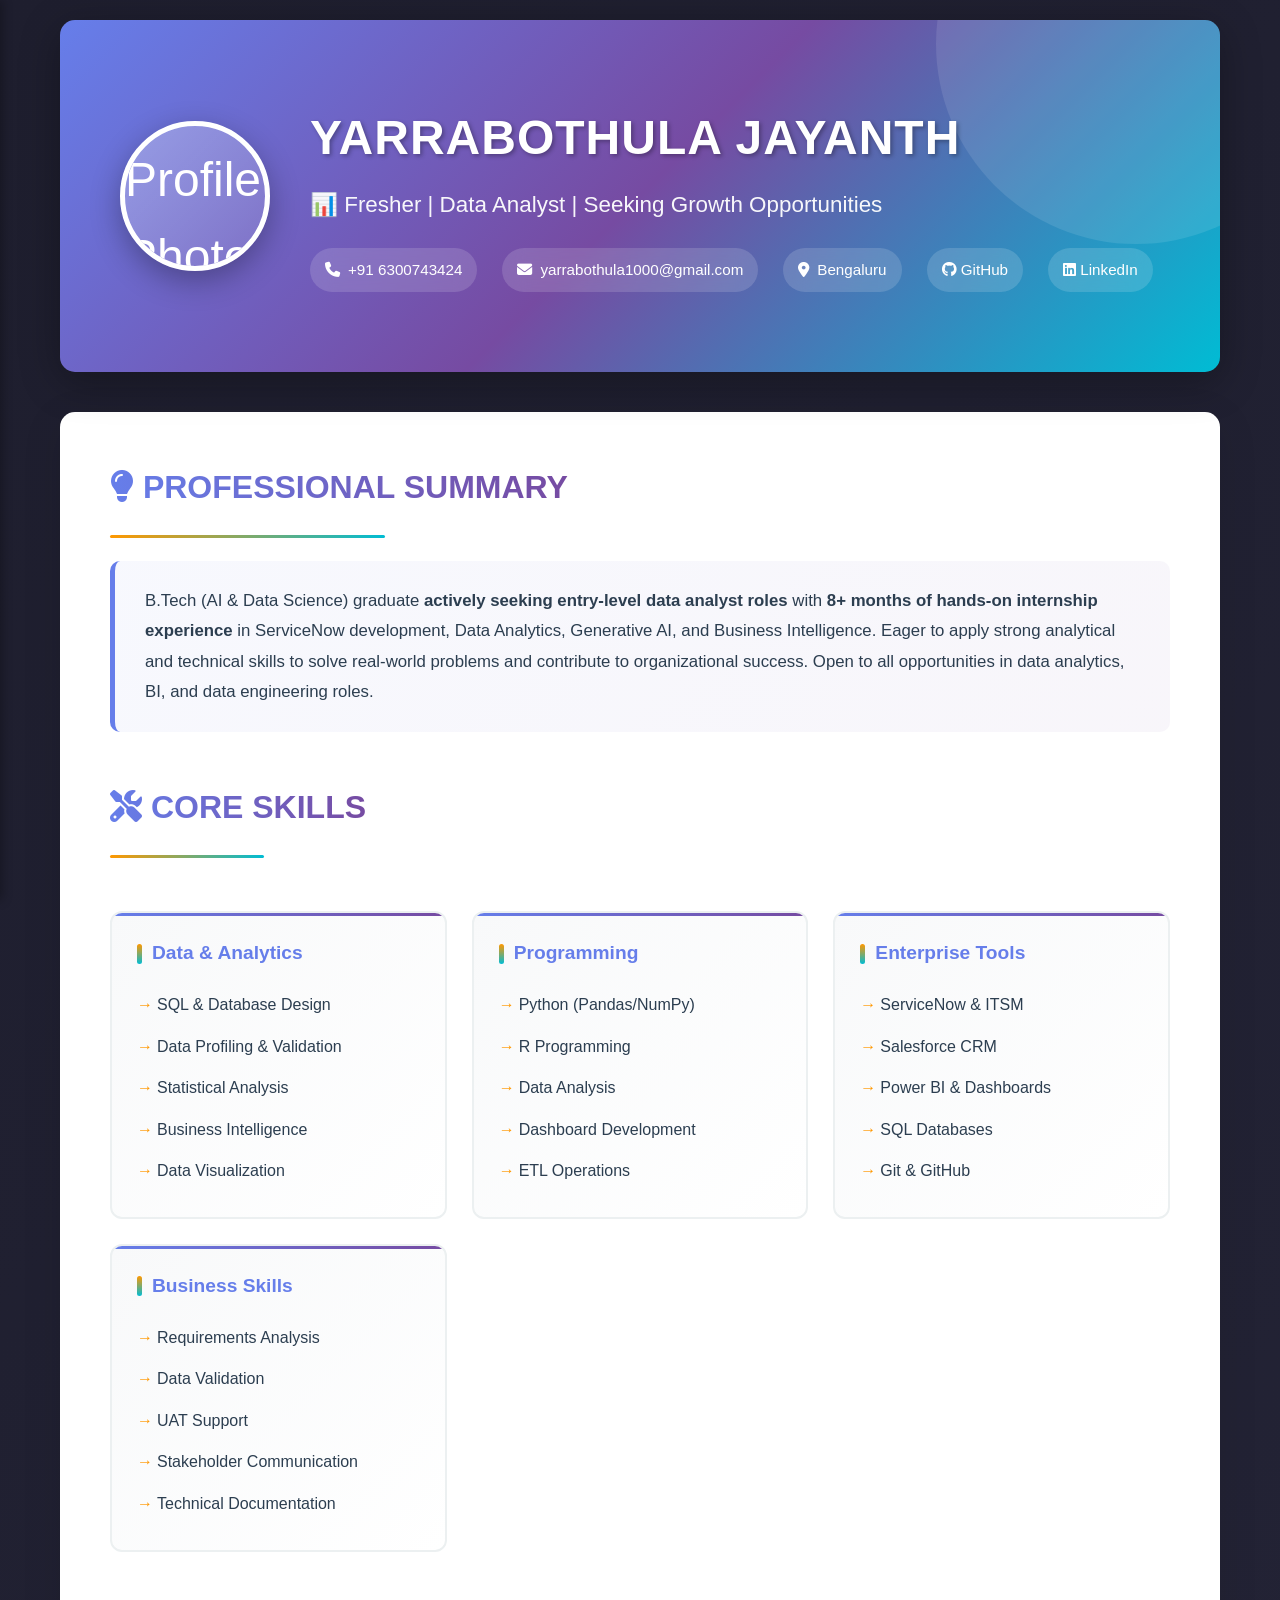
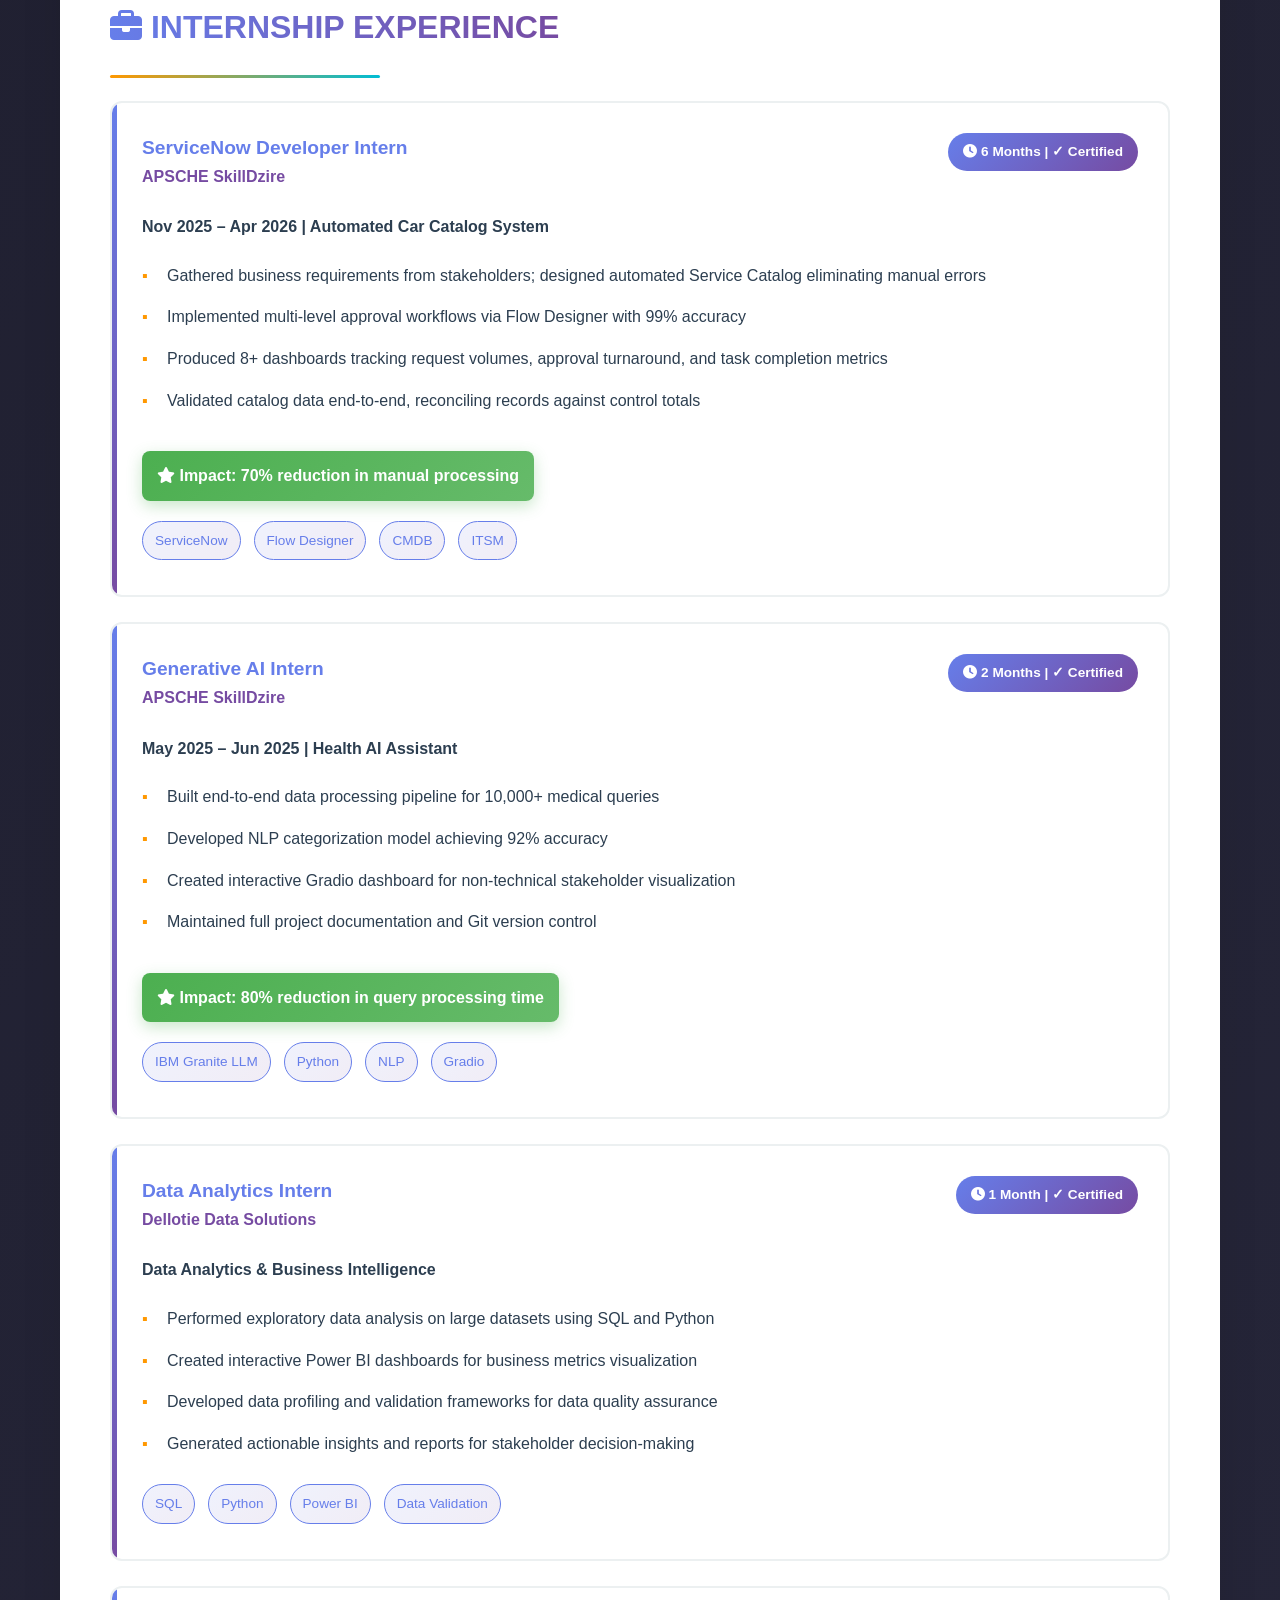
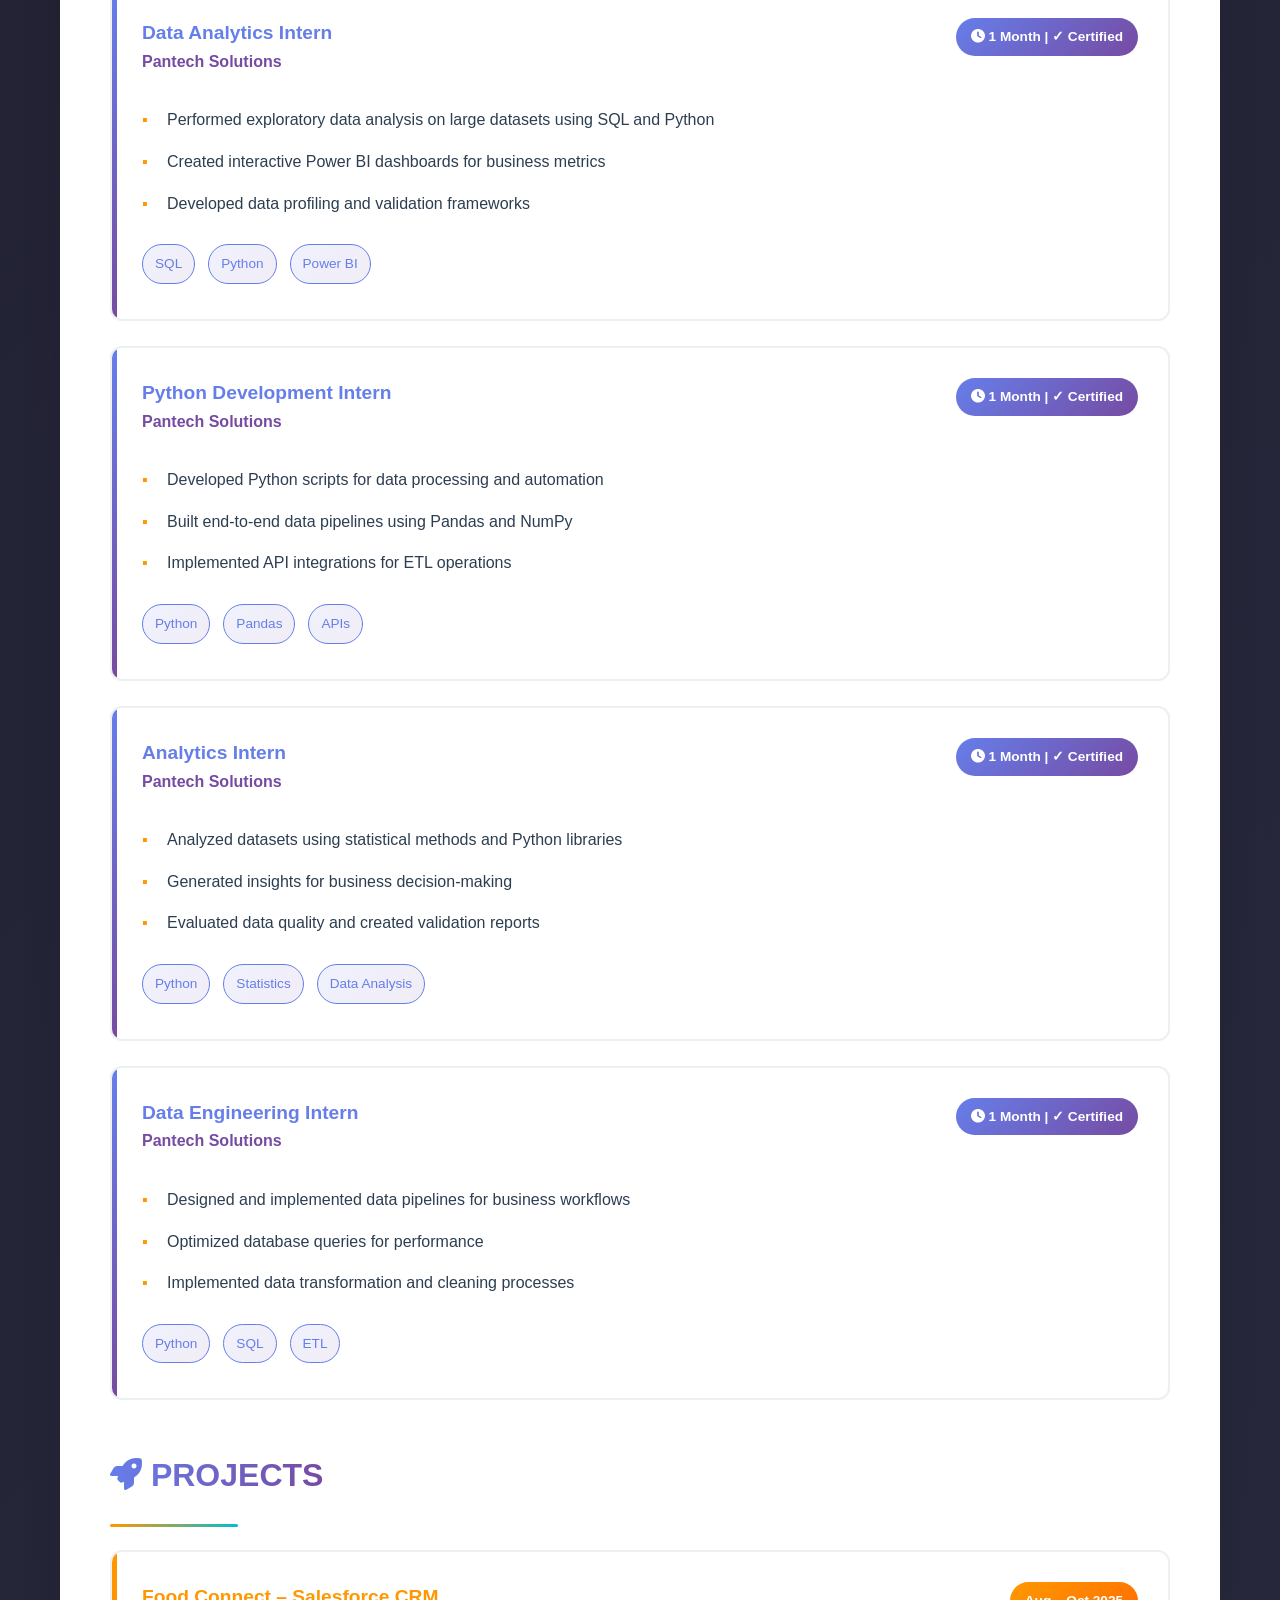
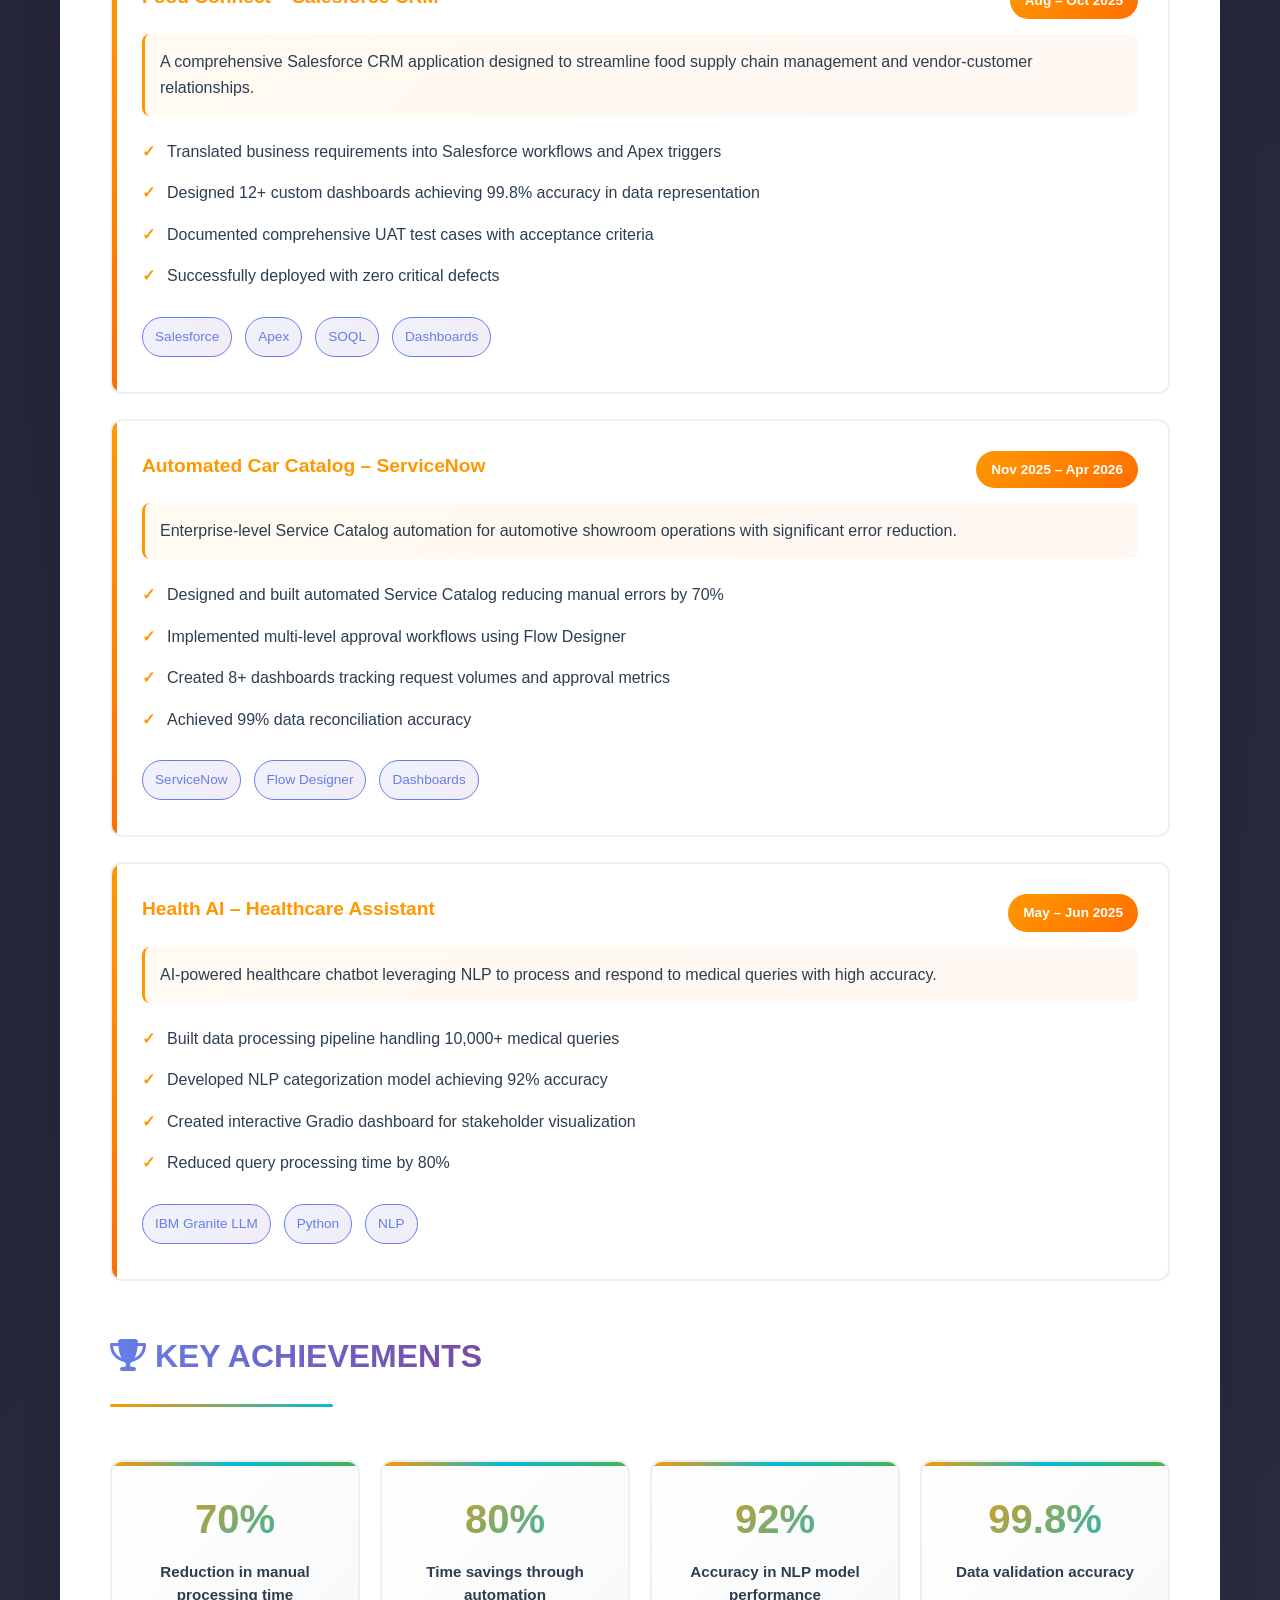
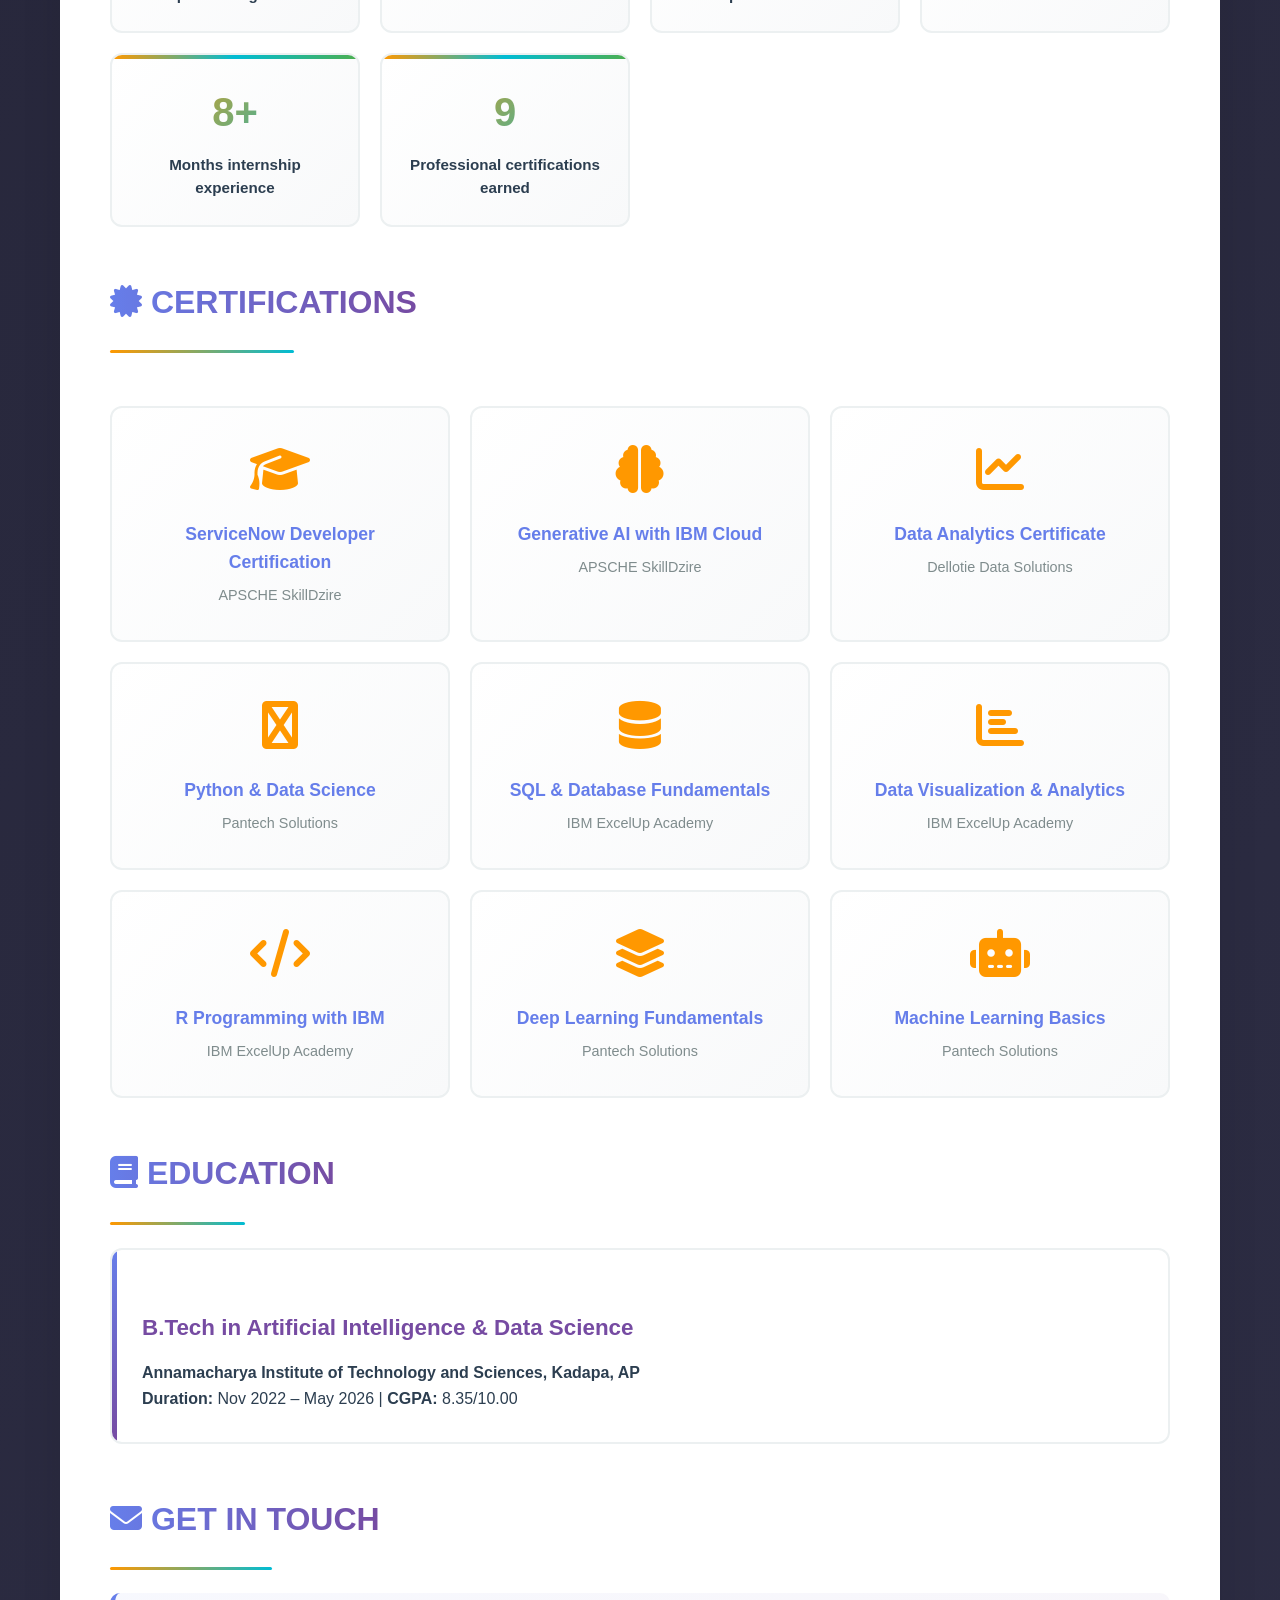
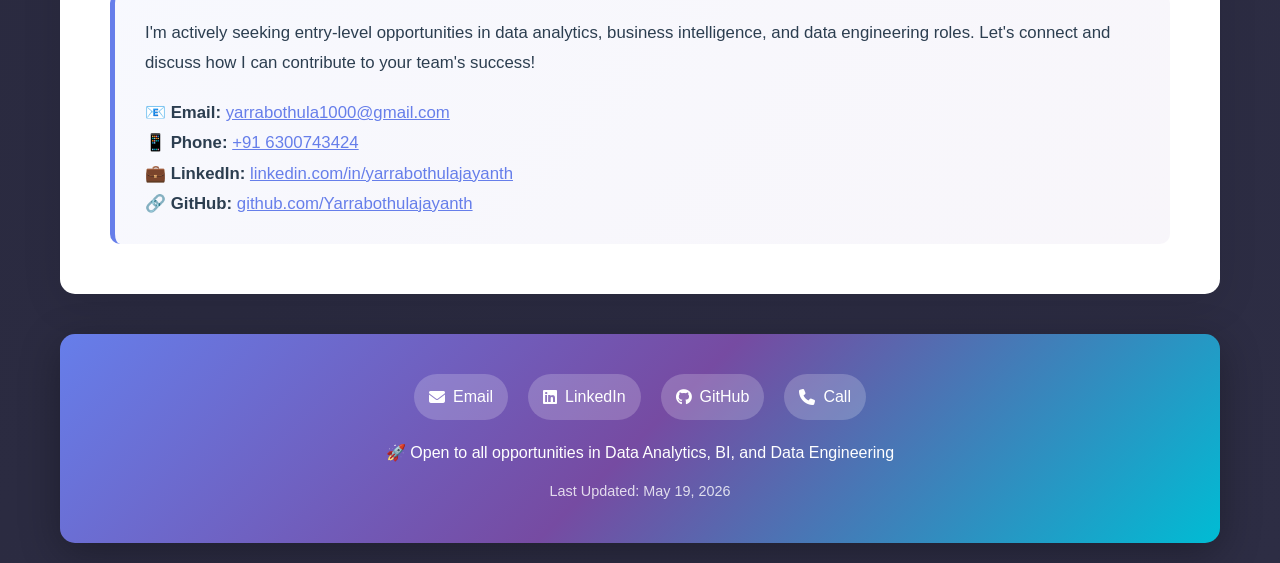
==== commit 7fdae5e7: "Update portfolio: Add Dellotie certificate, create CSS/JS files, reposition as fresher seeking oppor" ====
--- a/index.html
+++ b/index.html
@@ -3,722 +3,9 @@
 <head>
     <meta charset="UTF-8">
     <meta name="viewport" content="width=device-width, initial-scale=1.0">
-    <title>Yarrabothula Jayanth - Data Analyst</title>
+    <title>Yarrabothula Jayanth - Fresher Data Analyst</title>
     <link rel="stylesheet" href="https://cdnjs.cloudflare.com/ajax/libs/font-awesome/6.4.0/css/all.min.css">
-    <style>
-        * {
-            margin: 0;
-            padding: 0;
-            box-sizing: border-box;
-        }
-
-        :root {
-            --primary-color: #667eea;
-            --secondary-color: #764ba2;
-            --accent-orange: #ff9800;
-            --accent-teal: #00bcd4;
-            --accent-green: #4caf50;
-            --dark-bg: #0f1419;
-            --light-bg: #f8f9fa;
-            --card-bg: #ffffff;
-            --text-dark: #2c3e50;
-            --text-light: #7f8c8d;
-            --border-color: #ecf0f1;
-        }
-
-        body {
-            font-family: 'Segoe UI', 'Roboto', 'Helvetica Neue', sans-serif;
-            background: linear-gradient(135deg, #1e1e2e 0%, #2d2d44 100%);
-            color: var(--text-dark);
-            line-height: 1.6;
-            overflow-x: hidden;
-        }
-
-        ::-webkit-scrollbar {
-            width: 10px;
-        }
-
-        ::-webkit-scrollbar-track {
-            background: var(--light-bg);
-        }
-
-        ::-webkit-scrollbar-thumb {
-            background: var(--primary-color);
-            border-radius: 5px;
-        }
-
-        .container {
-            max-width: 1200px;
-            margin: 0 auto;
-            padding: 20px;
-        }
-
-        .sidebar-nav {
-            position: fixed;
-            left: -300px;
-            top: 0;
-            width: 300px;
-            height: 100vh;
-            background: linear-gradient(135deg, var(--primary-color), var(--secondary-color));
-            padding: 30px 0;
-            transition: left 0.3s ease;
-            z-index: 1000;
-            box-shadow: 2px 0 10px rgba(0, 0, 0, 0.3);
-            overflow-y: auto;
-        }
-
-        .sidebar-nav.active {
-            left: 0;
-        }
-
-        .nav-links {
-            list-style: none;
-        }
-
-        .nav-links li {
-            margin: 0;
-        }
-
-        .nav-links a {
-            display: block;
-            color: white;
-            padding: 15px 30px;
-            text-decoration: none;
-            transition: all 0.3s;
-            border-left: 4px solid transparent;
-        }
-
-        .nav-links a:hover {
-            border-left-color: var(--accent-orange);
-            background: rgba(255, 255, 255, 0.1);
-            padding-left: 40px;
-        }
-
-        .menu-toggle {
-            display: none;
-            position: fixed;
-            top: 20px;
-            left: 20px;
-            z-index: 999;
-            background: var(--primary-color);
-            color: white;
-            border: none;
-            padding: 10px 15px;
-            border-radius: 5px;
-            cursor: pointer;
-            font-size: 1.2em;
-        }
-
-        .header {
-            background: linear-gradient(135deg, var(--primary-color) 0%, var(--secondary-color) 50%, var(--accent-teal) 100%);
-            color: white;
-            padding: 80px 60px;
-            border-radius: 15px;
-            box-shadow: 0 10px 40px rgba(0, 0, 0, 0.3);
-            position: relative;
-            overflow: hidden;
-            margin-bottom: 40px;
-        }
-
-        .header::before {
-            content: '';
-            position: absolute;
-            top: -50%;
-            right: -10%;
-            width: 400px;
-            height: 400px;
-            background: rgba(255, 255, 255, 0.1);
-            border-radius: 50%;
-            animation: float 6s ease-in-out infinite;
-        }
-
-        @keyframes float {
-            0%, 100% { transform: translateY(0px); }
-            50% { transform: translateY(20px); }
-        }
-
-        .header-content {
-            position: relative;
-            z-index: 1;
-            display: grid;
-            grid-template-columns: auto 1fr;
-            gap: 40px;
-            align-items: center;
-        }
-
-        .profile-photo {
-            width: 150px;
-            height: 150px;
-            border-radius: 50%;
-            border: 5px solid white;
-            background: linear-gradient(135deg, rgba(255, 255, 255, 0.3), rgba(255, 255, 255, 0.1));
-            display: flex;
-            align-items: center;
-            justify-content: center;
-            font-size: 3em;
-            box-shadow: 0 10px 30px rgba(0, 0, 0, 0.3);
-            overflow: hidden;
-            cursor: pointer;
-            transition: all 0.3s;
-        }
-
-        .profile-photo:hover {
-            transform: scale(1.05);
-            box-shadow: 0 15px 40px rgba(0, 0, 0, 0.4);
-        }
-
-        .profile-photo img {
-            width: 100%;
-            height: 100%;
-            object-fit: cover;
-        }
-
-        .header-text h1 {
-            font-size: 3em;
-            margin-bottom: 10px;
-            text-shadow: 2px 2px 4px rgba(0, 0, 0, 0.3);
-            font-weight: 700;
-            letter-spacing: 1px;
-        }
-
-        .header-text p {
-            font-size: 1.4em;
-            margin-bottom: 25px;
-            opacity: 0.95;
-            font-weight: 300;
-        }
-
-        .contact-info {
-            display: flex;
-            gap: 25px;
-            flex-wrap: wrap;
-            font-size: 0.95em;
-        }
-
-        .contact-item {
-            display: flex;
-            align-items: center;
-            gap: 8px;
-            background: rgba(255, 255, 255, 0.15);
-            padding: 10px 15px;
-            border-radius: 25px;
-            backdrop-filter: blur(10px);
-            transition: all 0.3s;
-        }
-
-        .contact-item:hover {
-            background: rgba(255, 255, 255, 0.25);
-            transform: translateY(-2px);
-        }
-
-        .contact-item a {
-            color: white;
-            text-decoration: none;
-        }
-
-        .content {
-            background: white;
-            padding: 50px;
-            border-radius: 15px;
-            box-shadow: 0 10px 40px rgba(0, 0, 0, 0.1);
-            margin-bottom: 40px;
-        }
-
-        section {
-            margin-bottom: 50px;
-        }
-
-        section:last-child {
-            margin-bottom: 0;
-        }
-
-        section h2 {
-            color: var(--primary-color);
-            font-size: 2em;
-            margin-bottom: 30px;
-            padding-bottom: 15px;
-            border-bottom: 3px solid transparent;
-            background: linear-gradient(90deg, var(--primary-color) 0%, var(--secondary-color) 100%);
-            -webkit-background-clip: text;
-            -webkit-text-fill-color: transparent;
-            background-clip: text;
-            display: inline-block;
-            position: relative;
-        }
-
-        section h2::after {
-            content: '';
-            position: absolute;
-            bottom: -10px;
-            left: 0;
-            width: 60%;
-            height: 3px;
-            background: linear-gradient(90deg, var(--accent-orange) 0%, var(--accent-teal) 100%);
-            border-radius: 2px;
-        }
-
-        section h3 {
-            color: var(--secondary-color);
-            font-size: 1.4em;
-            margin-top: 30px;
-            margin-bottom: 15px;
-            font-weight: 600;
-        }
-
-        .summary-text {
-            background: linear-gradient(135deg, rgba(102, 126, 234, 0.05) 0%, rgba(118, 75, 162, 0.05) 100%);
-            padding: 25px 30px;
-            border-left: 5px solid var(--primary-color);
-            border-radius: 10px;
-            font-size: 1.05em;
-            line-height: 1.8;
-            position: relative;
-            overflow: hidden;
-        }
-
-        .skills-grid {
-            display: grid;
-            grid-template-columns: repeat(auto-fit, minmax(250px, 1fr));
-            gap: 25px;
-            margin-top: 30px;
-        }
-
-        .skill-category {
-            background: linear-gradient(135deg, var(--light-bg) 0%, white 100%);
-            padding: 25px;
-            border-radius: 12px;
-            border: 2px solid var(--border-color);
-            transition: all 0.3s;
-            position: relative;
-            overflow: hidden;
-        }
-
-        .skill-category::before {
-            content: '';
-            position: absolute;
-            top: 0;
-            left: 0;
-            right: 0;
-            height: 3px;
-            background: linear-gradient(90deg, var(--primary-color), var(--secondary-color), var(--accent-orange));
-            background-size: 200% 100%;
-            animation: gradientFlow 3s ease infinite;
-        }
-
-        @keyframes gradientFlow {
-            0%, 100% { background-position: 0% 0%; }
-            50% { background-position: 100% 0%; }
-        }
-
-        .skill-category:hover {
-            transform: translateY(-5px);
-            box-shadow: 0 10px 30px rgba(102, 126, 234, 0.15);
-        }
-
-        .skill-category h4 {
-            color: var(--primary-color);
-            font-size: 1.2em;
-            margin-bottom: 15px;
-            display: flex;
-            align-items: center;
-            gap: 10px;
-        }
-
-        .skill-category h4::before {
-            content: '';
-            width: 5px;
-            height: 20px;
-            background: linear-gradient(180deg, var(--accent-orange), var(--accent-teal));
-            border-radius: 3px;
-        }
-
-        .skill-category ul {
-            list-style: none;
-        }
-
-        .skill-category li {
-            padding: 8px 0;
-            color: var(--text-dark);
-            transition: all 0.3s;
-            padding-left: 20px;
-            position: relative;
-        }
-
-        .skill-category li::before {
-            content: '→';
-            position: absolute;
-            left: 0;
-            color: var(--accent-orange);
-            font-weight: bold;
-        }
-
-        .skill-category li:hover {
-            padding-left: 25px;
-            color: var(--primary-color);
-        }
-
-        .experience-card {
-            background: white;
-            border: 2px solid var(--border-color);
-            padding: 30px;
-            margin-bottom: 25px;
-            border-radius: 12px;
-            position: relative;
-            overflow: hidden;
-            transition: all 0.3s;
-        }
-
-        .experience-card::before {
-            content: '';
-            position: absolute;
-            top: 0;
-            left: 0;
-            width: 5px;
-            height: 100%;
-            background: linear-gradient(180deg, var(--primary-color), var(--secondary-color));
-        }
-
-        .experience-card:hover {
-            box-shadow: 0 15px 40px rgba(102, 126, 234, 0.2);
-            transform: translateX(5px);
-        }
-
-        .experience-header {
-            display: flex;
-            justify-content: space-between;
-            align-items: start;
-            margin-bottom: 15px;
-            flex-wrap: wrap;
-            gap: 15px;
-        }
-
-        .experience-header h4 {
-            color: var(--primary-color);
-            font-size: 1.2em;
-            margin: 0;
-        }
-
-        .experience-meta {
-            background: linear-gradient(135deg, var(--primary-color), var(--secondary-color));
-            color: white;
-            padding: 8px 15px;
-            border-radius: 20px;
-            font-size: 0.85em;
-            font-weight: 600;
-        }
-
-        .company-name {
-            color: var(--secondary-color);
-            font-size: 1em;
-            font-weight: 600;
-            margin-bottom: 10px;
-        }
-
-        .experience-card ul {
-            list-style: none;
-            margin: 15px 0;
-        }
-
-        .experience-card li {
-            padding: 8px 0;
-            padding-left: 25px;
-            position: relative;
-            line-height: 1.6;
-        }
-
-        .experience-card li::before {
-            content: '▪';
-            position: absolute;
-            left: 0;
-            color: var(--accent-orange);
-            font-weight: bold;
-        }
-
-        .tech-stack-badge {
-            display: inline-block;
-            background: linear-gradient(135deg, rgba(102, 126, 234, 0.1), rgba(118, 75, 162, 0.1));
-            color: var(--primary-color);
-            padding: 8px 12px;
-            border-radius: 20px;
-            font-size: 0.85em;
-            margin: 5px 5px 5px 0;
-            border: 1px solid var(--primary-color);
-            transition: all 0.3s;
-        }
-
-        .tech-stack-badge:hover {
-            background: var(--primary-color);
-            color: white;
-        }
-
-        .impact-badge {
-            background: linear-gradient(135deg, #4caf50, #66bb6a);
-            color: white;
-            padding: 12px 15px;
-            border-radius: 8px;
-            margin-top: 15px;
-            font-weight: 600;
-            display: inline-block;
-            box-shadow: 0 5px 15px rgba(76, 175, 80, 0.3);
-        }
-
-        .project-card {
-            background: white;
-            border: 2px solid var(--border-color);
-            padding: 30px;
-            margin-bottom: 25px;
-            border-radius: 12px;
-            position: relative;
-            overflow: hidden;
-            transition: all 0.3s;
-        }
-
-        .project-card::before {
-            content: '';
-            position: absolute;
-            top: 0;
-            left: 0;
-            width: 5px;
-            height: 100%;
-            background: linear-gradient(180deg, var(--accent-orange), #ff6f00);
-        }
-
-        .project-card:hover {
-            box-shadow: 0 15px 40px rgba(255, 152, 0, 0.2);
-            transform: translateX(5px);
-        }
-
-        .project-header {
-            display: flex;
-            justify-content: space-between;
-            align-items: start;
-            margin-bottom: 15px;
-            flex-wrap: wrap;
-            gap: 15px;
-        }
-
-        .project-header h4 {
-            color: var(--accent-orange);
-            font-size: 1.2em;
-            margin: 0;
-        }
-
-        .project-type-badge {
-            background: linear-gradient(135deg, var(--accent-orange), #ff6f00);
-            color: white;
-            padding: 8px 15px;
-            border-radius: 20px;
-            font-size: 0.85em;
-            font-weight: 600;
-        }
-
-        .project-description {
-            background: linear-gradient(135deg, rgba(255, 152, 0, 0.05), rgba(255, 107, 0, 0.05));
-            padding: 15px;
-            border-radius: 8px;
-            margin: 15px 0;
-            border-left: 3px solid var(--accent-orange);
-        }
-
-        .project-card ul {
-            list-style: none;
-            margin: 15px 0;
-        }
-
-        .project-card li {
-            padding: 8px 0;
-            padding-left: 25px;
-            position: relative;
-            line-height: 1.6;
-        }
-
-        .project-card li::before {
-            content: '✓';
-            position: absolute;
-            left: 0;
-            color: var(--accent-orange);
-            font-weight: bold;
-        }
-
-        .tech-stack-project {
-            display: flex;
-            flex-wrap: wrap;
-            gap: 8px;
-            margin-top: 15px;
-        }
-
-        .cert-grid {
-            display: grid;
-            grid-template-columns: repeat(auto-fit, minmax(280px, 1fr));
-            gap: 20px;
-            margin-top: 30px;
-        }
-
-        .cert-card {
-            background: linear-gradient(135deg, white 0%, var(--light-bg) 100%);
-            padding: 25px;
-            border-radius: 12px;
-            border: 2px solid var(--border-color);
-            text-align: center;
-            transition: all 0.3s;
-            position: relative;
-            overflow: hidden;
-        }
-
-        .cert-card:hover {
-            transform: translateY(-10px);
-            box-shadow: 0 15px 40px rgba(102, 126, 234, 0.2);
-        }
-
-        .cert-icon {
-            font-size: 3em;
-            color: var(--accent-orange);
-            margin-bottom: 10px;
-        }
-
-        .cert-card h4 {
-            color: var(--primary-color);
-            font-size: 1.1em;
-            margin-bottom: 8px;
-            font-weight: 600;
-        }
-
-        .cert-card p {
-            color: var(--text-light);
-            font-size: 0.9em;
-            margin-bottom: 8px;
-        }
-
-        .achievements-grid {
-            display: grid;
-            grid-template-columns: repeat(auto-fit, minmax(250px, 1fr));
-            gap: 20px;
-            margin-top: 30px;
-        }
-
-        .achievement-card {
-            background: linear-gradient(135deg, white 0%, var(--light-bg) 100%);
-            padding: 25px;
-            border-radius: 12px;
-            border: 2px solid var(--border-color);
-            text-align: center;
-            transition: all 0.3s;
-            position: relative;
-            overflow: hidden;
-        }
-
-        .achievement-card::before {
-            content: '';
-            position: absolute;
-            top: 0;
-            left: 0;
-            right: 0;
-            height: 4px;
-            background: linear-gradient(90deg, var(--accent-orange), var(--accent-teal), var(--accent-green));
-        }
-
-        .achievement-card:hover {
-            transform: translateY(-10px);
-            box-shadow: 0 15px 40px rgba(102, 126, 234, 0.2);
-        }
-
-        .achievement-number {
-            font-size: 2.5em;
-            font-weight: 700;
-            background: linear-gradient(135deg, var(--accent-orange), var(--accent-teal));
-            -webkit-background-clip: text;
-            -webkit-text-fill-color: transparent;
-            background-clip: text;
-            margin-bottom: 10px;
-        }
-
-        .achievement-text {
-            color: var(--text-dark);
-            font-size: 0.95em;
-            font-weight: 600;
-            line-height: 1.5;
-        }
-
-        .footer {
-            background: linear-gradient(135deg, var(--primary-color) 0%, var(--secondary-color) 50%, var(--accent-teal) 100%);
-            color: white;
-            padding: 40px;
-            text-align: center;
-            border-radius: 15px;
-            box-shadow: 0 10px 40px rgba(0, 0, 0, 0.3);
-        }
-
-        .footer-links {
-            display: flex;
-            justify-content: center;
-            gap: 20px;
-            margin-bottom: 20px;
-            flex-wrap: wrap;
-        }
-
-        .footer-links a {
-            color: white;
-            text-decoration: none;
-            padding: 10px 15px;
-            border-radius: 25px;
-            background: rgba(255, 255, 255, 0.2);
-            transition: all 0.3s;
-            display: flex;
-            align-items: center;
-            gap: 8px;
-        }
-
-        .footer-links a:hover {
-            background: rgba(255, 255, 255, 0.35);
-            transform: translateY(-2px);
-        }
-
-        @media (max-width: 768px) {
-            .menu-toggle {
-                display: block;
-            }
-
-            .header {
-                padding: 40px 30px;
-            }
-
-            .header-content {
-                grid-template-columns: 1fr;
-                gap: 20px;
-                text-align: center;
-            }
-
-            .profile-photo {
-                width: 120px;
-                height: 120px;
-                margin: 0 auto;
-            }
-
-            .header-text h1 {
-                font-size: 2em;
-            }
-
-            .content {
-                padding: 30px 20px;
-            }
-
-            .skills-grid {
-                grid-template-columns: 1fr;
-            }
-
-            .cert-grid {
-                grid-template-columns: 1fr;
-            }
-
-            .achievements-grid {
-                grid-template-columns: 1fr;
-            }
-
-            section h2 {
-                font-size: 1.5em;
-            }
-        }
-    </style>
+    <link rel="stylesheet" href="styles.css">
 </head>
 <body>
     <!-- Sidebar Navigation -->
@@ -745,11 +32,11 @@
         <div class="header">
             <div class="header-content">
                 <div class="profile-photo" id="profilePhoto" title="Click to upload photo">
-                    <img src="[data-uri]" alt="Yarrabothula Jayanth">
+                    <img src="[data-uri][...]" alt="Profile Photo">
                 </div>
                 <div class="header-text">
                     <h1>YARRABOTHULA JAYANTH</h1>
-                    <p>Data Analyst | Business Intelligence Professional</p>
+                    <p>📊 Fresher | Data Analyst | Seeking Growth Opportunities</p>
                     <div class="contact-info">
                         <div class="contact-item">
                             <i class="fas fa-phone"></i> +91 6300743424
@@ -777,7 +64,7 @@
             <section id="summary">
                 <h2><i class="fas fa-lightbulb"></i> PROFESSIONAL SUMMARY</h2>
                 <div class="summary-text">
-                    B.Tech (AI & Data Science) graduate seeking a data analyst role with <strong>8+ months of hands-on internship experience</strong> in ServiceNow development, Data Analytics, and Business Intelligence. Proven ability to translate business requirements into actionable insights, create impactful dashboards, and drive operational efficiency. Eager to leverage analytical skills and technical expertise to add value to a dynamic organization.
+                    B.Tech (AI & Data Science) graduate <strong>actively seeking entry-level data analyst roles</strong> with <strong>8+ months of hands-on internship experience</strong> in ServiceNow development, Data Analytics, Generative AI, and Business Intelligence. Eager to apply strong analytical and technical skills to solve real-world problems and contribute to organizational success. Open to all opportunities in data analytics, BI, and data engineering roles.
                 </div>
             </section>
 
@@ -888,6 +175,29 @@
                     <div class="experience-header">
                         <div>
                             <h4>Data Analytics Intern</h4>
+                            <div class="company-name">Dellotie Data Solutions</div>
+                        </div>
+                        <span class="experience-meta"><i class="fas fa-clock"></i> 1 Month | ✓ Certified</span>
+                    </div>
+                    <p><strong>Data Analytics & Business Intelligence</strong></p>
+                    <ul>
+                        <li>Performed exploratory data analysis on large datasets using SQL and Python</li>
+                        <li>Created interactive Power BI dashboards for business metrics visualization</li>
+                        <li>Developed data profiling and validation frameworks for data quality assurance</li>
+                        <li>Generated actionable insights and reports for stakeholder decision-making</li>
+                    </ul>
+                    <div class="tech-stack-project">
+                        <span class="tech-stack-badge">SQL</span>
+                        <span class="tech-stack-badge">Python</span>
+                        <span class="tech-stack-badge">Power BI</span>
+                        <span class="tech-stack-badge">Data Validation</span>
+                    </div>
+                </div>
+
+                <div class="experience-card">
+                    <div class="experience-header">
+                        <div>
+                            <h4>Data Analytics Intern</h4>
                             <div class="company-name">Pantech Solutions</div>
                         </div>
                         <span class="experience-meta"><i class="fas fa-clock"></i> 1 Month | ✓ Certified</span>
@@ -1000,39 +310,67 @@
                         Enterprise-level Service Catalog automation for automotive showroom operations with significant error reduction.
                     </div>
                     <ul>
-                        <li>Designed and implemented automated approval workflows using Flow Designer</li>
-                        <li>Created 8+ advanced analytics dashboards for operational insights</li>
-                        <li>Reduced manual data processing by 70% through automation</li>
-                        <li>Performed comprehensive data validation and quality assurance</li>
+                        <li>Designed and built automated Service Catalog reducing manual errors by 70%</li>
+                        <li>Implemented multi-level approval workflows using Flow Designer</li>
+                        <li>Created 8+ dashboards tracking request volumes and approval metrics</li>
+                        <li>Achieved 99% data reconciliation accuracy</li>
                     </ul>
                     <div class="tech-stack-project">
                         <span class="tech-stack-badge">ServiceNow</span>
                         <span class="tech-stack-badge">Flow Designer</span>
-                        <span class="tech-stack-badge">CMDB</span>
-                        <span class="tech-stack-badge">Analytics</span>
+                        <span class="tech-stack-badge">Dashboards</span>
+                    </div>
+                </div>
+
+                <div class="project-card">
+                    <div class="project-header">
+                        <h4>Health AI – Healthcare Assistant</h4>
+                        <span class="project-type-badge">May – Jun 2025</span>
+                    </div>
+                    <div class="project-description">
+                        AI-powered healthcare chatbot leveraging NLP to process and respond to medical queries with high accuracy.
+                    </div>
+                    <ul>
+                        <li>Built data processing pipeline handling 10,000+ medical queries</li>
+                        <li>Developed NLP categorization model achieving 92% accuracy</li>
+                        <li>Created interactive Gradio dashboard for stakeholder visualization</li>
+                        <li>Reduced query processing time by 80%</li>
+                    </ul>
+                    <div class="tech-stack-project">
+                        <span class="tech-stack-badge">IBM Granite LLM</span>
+                        <span class="tech-stack-badge">Python</span>
+                        <span class="tech-stack-badge">NLP</span>
                     </div>
                 </div>
             </section>
 
             <!-- Achievements Section -->
             <section id="achievements">
-                <h2><i class="fas fa-trophy"></i> ACHIEVEMENTS</h2>
+                <h2><i class="fas fa-trophy"></i> KEY ACHIEVEMENTS</h2>
                 <div class="achievements-grid">
                     <div class="achievement-card">
+                        <div class="achievement-number">70%</div>
+                        <p class="achievement-text">Reduction in manual processing time</p>
+                    </div>
+                    <div class="achievement-card">
+                        <div class="achievement-number">80%</div>
+                        <p class="achievement-text">Time savings through automation</p>
+                    </div>
+                    <div class="achievement-card">
+                        <div class="achievement-number">92%</div>
+                        <p class="achievement-text">Accuracy in NLP model performance</p>
+                    </div>
+                    <div class="achievement-card">
+                        <div class="achievement-number">99.8%</div>
+                        <p class="achievement-text">Data validation accuracy</p>
+                    </div>
+                    <div class="achievement-card">
                         <div class="achievement-number">8+</div>
-                        <div class="achievement-text">Months of Internship Experience</div>
-                    </div>
-                    <div class="achievement-card">
-                        <div class="achievement-number">15+</div>
-                        <div class="achievement-text">Dashboards Created</div>
-                    </div>
-                    <div class="achievement-card">
-                        <div class="achievement-number">70%</div>
-                        <div class="achievement-text">Efficiency Improvement Achieved</div>
-                    </div>
-                    <div class="achievement-card">
-                        <div class="achievement-number">6</div>
-                        <div class="achievement-text">Professional Certifications</div>
+                        <p class="achievement-text">Months internship experience</p>
+                    </div>
+                    <div class="achievement-card">
+                        <div class="achievement-number">9</div>
+                        <p class="achievement-text">Professional certifications earned</p>
                     </div>
                 </div>
             </section>
@@ -1042,59 +380,74 @@
                 <h2><i class="fas fa-certificate"></i> CERTIFICATIONS</h2>
                 <div class="cert-grid">
                     <div class="cert-card">
-                        <div class="cert-icon"><i class="fas fa-check-circle"></i></div>
-                        <h4>ServiceNow Developer</h4>
+                        <div class="cert-icon"><i class="fas fa-graduation-cap"></i></div>
+                        <h4>ServiceNow Developer Certification</h4>
                         <p>APSCHE SkillDzire</p>
-                        <p style="font-size: 0.8em; color: var(--text-light);">2026</p>
-                    </div>
-                    <div class="cert-card">
-                        <div class="cert-icon"><i class="fas fa-check-circle"></i></div>
-                        <h4>Generative AI & LLMs</h4>
+                    </div>
+                    <div class="cert-card">
+                        <div class="cert-icon"><i class="fas fa-brain"></i></div>
+                        <h4>Generative AI with IBM Cloud</h4>
                         <p>APSCHE SkillDzire</p>
-                        <p style="font-size: 0.8em; color: var(--text-light);">2025</p>
-                    </div>
-                    <div class="cert-card">
-                        <div class="cert-icon"><i class="fas fa-check-circle"></i></div>
-                        <h4>Data Analytics</h4>
+                    </div>
+                    <div class="cert-card">
+                        <div class="cert-icon"><i class="fas fa-chart-line"></i></div>
+                        <h4>Data Analytics Certificate</h4>
+                        <p>Dellotie Data Solutions</p>
+                    </div>
+                    <div class="cert-card">
+                        <div class="cert-icon"><i class="fas fa-python"></i></div>
+                        <h4>Python & Data Science</h4>
                         <p>Pantech Solutions</p>
-                        <p style="font-size: 0.8em; color: var(--text-light);">2025</p>
-                    </div>
-                    <div class="cert-card">
-                        <div class="cert-icon"><i class="fas fa-check-circle"></i></div>
-                        <h4>Python Development</h4>
+                    </div>
+                    <div class="cert-card">
+                        <div class="cert-icon"><i class="fas fa-database"></i></div>
+                        <h4>SQL & Database Fundamentals</h4>
+                        <p>IBM ExcelUp Academy</p>
+                    </div>
+                    <div class="cert-card">
+                        <div class="cert-icon"><i class="fas fa-chart-bar"></i></div>
+                        <h4>Data Visualization & Analytics</h4>
+                        <p>IBM ExcelUp Academy</p>
+                    </div>
+                    <div class="cert-card">
+                        <div class="cert-icon"><i class="fas fa-code"></i></div>
+                        <h4>R Programming with IBM</h4>
+                        <p>IBM ExcelUp Academy</p>
+                    </div>
+                    <div class="cert-card">
+                        <div class="cert-icon"><i class="fas fa-layer-group"></i></div>
+                        <h4>Deep Learning Fundamentals</h4>
                         <p>Pantech Solutions</p>
-                        <p style="font-size: 0.8em; color: var(--text-light);">2025</p>
-                    </div>
-                    <div class="cert-card">
-                        <div class="cert-icon"><i class="fas fa-check-circle"></i></div>
-                        <h4>Data Engineering</h4>
+                    </div>
+                    <div class="cert-card">
+                        <div class="cert-icon"><i class="fas fa-robot"></i></div>
+                        <h4>Machine Learning Basics</h4>
                         <p>Pantech Solutions</p>
-                        <p style="font-size: 0.8em; color: var(--text-light);">2025</p>
-                    </div>
-                    <div class="cert-card">
-                        <div class="cert-icon"><i class="fas fa-check-circle"></i></div>
-                        <h4>Salesforce Administration</h4>
-                        <p>Hands-on Training</p>
-                        <p style="font-size: 0.8em; color: var(--text-light);">2025</p>
                     </div>
                 </div>
             </section>
 
             <!-- Education Section -->
             <section id="education">
-                <h2><i class="fas fa-graduation-cap"></i> EDUCATION</h2>
-                <div class="experience-card">
-                    <div class="experience-header">
-                        <div>
-                            <h4>B.Tech in Artificial Intelligence & Data Science</h4>
-                            <div class="company-name">Graduation: 2026</div>
-                        </div>
-                    </div>
-                    <ul>
-                        <li>Relevant Coursework: Data Structures, Machine Learning, Database Management, Business Analytics</li>
-                        <li>Strong foundation in data analysis, statistical methods, and business intelligence</li>
-                        <li>Hands-on experience with industry-standard tools and platforms</li>
-                    </ul>
+                <h2><i class="fas fa-book"></i> EDUCATION</h2>
+                <div class="experience-card">
+                    <h3>B.Tech in Artificial Intelligence & Data Science</h3>
+                    <p><strong>Annamacharya Institute of Technology and Sciences, Kadapa, AP</strong></p>
+                    <p><strong>Duration:</strong> Nov 2022 – May 2026 | <strong>CGPA:</strong> 8.35/10.00</p>
+                </div>
+            </section>
+
+            <!-- Contact Section -->
+            <section id="contact">
+                <h2><i class="fas fa-envelope"></i> GET IN TOUCH</h2>
+                <div class="summary-text">
+                    I'm actively seeking entry-level opportunities in data analytics, business intelligence, and data engineering roles. Let's connect and discuss how I can contribute to your team's success!
+                    <div style="margin-top: 20px;">
+                        <p><strong>📧 Email:</strong> <a href="mailto:yarrabothula1000@gmail.com" style="color: #667eea;">yarrabothula1000@gmail.com</a></p>
+                        <p><strong>📱 Phone:</strong> <a href="tel:+916300743424" style="color: #667eea;">+91 6300743424</a></p>
+                        <p><strong>💼 LinkedIn:</strong> <a href="https://linkedin.com/in/yarrabothulajayanth" target="_blank" style="color: #667eea;">linkedin.com/in/yarrabothulajayanth</a></p>
+                        <p><strong>🔗 GitHub:</strong> <a href="https://github.com/Yarrabothulajayanth" target="_blank" style="color: #667eea;">github.com/Yarrabothulajayanth</a></p>
+                    </div>
                 </div>
             </section>
         </div>
@@ -1102,34 +455,16 @@
         <!-- Footer -->
         <div class="footer">
             <div class="footer-links">
-                <a href="https://github.com/Yarrabothulajayanth" target="_blank">
-                    <i class="fab fa-github"></i> GitHub
-                </a>
-                <a href="https://linkedin.com/in/yarrabothulajayanth" target="_blank">
-                    <i class="fab fa-linkedin"></i> LinkedIn
-                </a>
-                <a href="mailto:yarrabothula1000@gmail.com">
-                    <i class="fas fa-envelope"></i> Email
-                </a>
+                <a href="mailto:yarrabothula1000@gmail.com"><i class="fas fa-envelope"></i> Email</a>
+                <a href="https://linkedin.com/in/yarrabothulajayanth" target="_blank"><i class="fab fa-linkedin"></i> LinkedIn</a>
+                <a href="https://github.com/Yarrabothulajayanth" target="_blank"><i class="fab fa-github"></i> GitHub</a>
+                <a href="tel:+916300743424"><i class="fas fa-phone"></i> Call</a>
             </div>
-            <p>&copy; 2026 Yarrabothula Jayanth. All rights reserved.</p>
+            <p>🚀 Open to all opportunities in Data Analytics, BI, and Data Engineering</p>
+            <p style="margin-top: 15px; font-size: 0.9em; opacity: 0.8;">Last Updated: May 19, 2026</p>
         </div>
     </div>
 
-    <script>
-        const menuToggle = document.getElementById('menuToggle');
-        const sidebarNav = document.getElementById('sidebarNav');
-        const navLinks = sidebarNav.querySelectorAll('a');
-
-        menuToggle.addEventListener('click', () => {
-            sidebarNav.classList.toggle('active');
-        });
-
-        navLinks.forEach(link => {
-            link.addEventListener('click', () => {
-                sidebarNav.classList.remove('active');
-            });
-        });
-    </script>
+    <script src="script.js"></script>
 </body>
-</html>+</html>
--- a/styles.css
+++ b/styles.css
@@ -0,0 +1,712 @@
+* {
+    margin: 0;
+    padding: 0;
+    box-sizing: border-box;
+}
+
+:root {
+    --primary-color: #667eea;
+    --secondary-color: #764ba2;
+    --accent-orange: #ff9800;
+    --accent-teal: #00bcd4;
+    --accent-green: #4caf50;
+    --dark-bg: #0f1419;
+    --light-bg: #f8f9fa;
+    --card-bg: #ffffff;
+    --text-dark: #2c3e50;
+    --text-light: #7f8c8d;
+    --border-color: #ecf0f1;
+}
+
+body {
+    font-family: 'Segoe UI', 'Roboto', 'Helvetica Neue', sans-serif;
+    background: linear-gradient(135deg, #1e1e2e 0%, #2d2d44 100%);
+    color: var(--text-dark);
+    line-height: 1.6;
+    overflow-x: hidden;
+}
+
+::-webkit-scrollbar {
+    width: 10px;
+}
+
+::-webkit-scrollbar-track {
+    background: var(--light-bg);
+}
+
+::-webkit-scrollbar-thumb {
+    background: var(--primary-color);
+    border-radius: 5px;
+}
+
+.container {
+    max-width: 1200px;
+    margin: 0 auto;
+    padding: 20px;
+}
+
+.sidebar-nav {
+    position: fixed;
+    left: -300px;
+    top: 0;
+    width: 300px;
+    height: 100vh;
+    background: linear-gradient(135deg, var(--primary-color), var(--secondary-color));
+    padding: 30px 0;
+    transition: left 0.3s ease;
+    z-index: 1000;
+    box-shadow: 2px 0 10px rgba(0, 0, 0, 0.3);
+    overflow-y: auto;
+}
+
+.sidebar-nav.active {
+    left: 0;
+}
+
+.nav-links {
+    list-style: none;
+}
+
+.nav-links li {
+    margin: 0;
+}
+
+.nav-links a {
+    display: block;
+    color: white;
+    padding: 15px 30px;
+    text-decoration: none;
+    transition: all 0.3s;
+    border-left: 4px solid transparent;
+}
+
+.nav-links a:hover {
+    border-left-color: var(--accent-orange);
+    background: rgba(255, 255, 255, 0.1);
+    padding-left: 40px;
+}
+
+.menu-toggle {
+    display: none;
+    position: fixed;
+    top: 20px;
+    left: 20px;
+    z-index: 999;
+    background: var(--primary-color);
+    color: white;
+    border: none;
+    padding: 10px 15px;
+    border-radius: 5px;
+    cursor: pointer;
+    font-size: 1.2em;
+}
+
+.header {
+    background: linear-gradient(135deg, var(--primary-color) 0%, var(--secondary-color) 50%, var(--accent-teal) 100%);
+    color: white;
+    padding: 80px 60px;
+    border-radius: 15px;
+    box-shadow: 0 10px 40px rgba(0, 0, 0, 0.3);
+    position: relative;
+    overflow: hidden;
+    margin-bottom: 40px;
+}
+
+.header::before {
+    content: '';
+    position: absolute;
+    top: -50%;
+    right: -10%;
+    width: 400px;
+    height: 400px;
+    background: rgba(255, 255, 255, 0.1);
+    border-radius: 50%;
+    animation: float 6s ease-in-out infinite;
+}
+
+@keyframes float {
+    0%, 100% { transform: translateY(0px); }
+    50% { transform: translateY(20px); }
+}
+
+.header-content {
+    position: relative;
+    z-index: 1;
+    display: grid;
+    grid-template-columns: auto 1fr;
+    gap: 40px;
+    align-items: center;
+}
+
+.profile-photo {
+    width: 150px;
+    height: 150px;
+    border-radius: 50%;
+    border: 5px solid white;
+    background: linear-gradient(135deg, rgba(255, 255, 255, 0.3), rgba(255, 255, 255, 0.1));
+    display: flex;
+    align-items: center;
+    justify-content: center;
+    font-size: 3em;
+    box-shadow: 0 10px 30px rgba(0, 0, 0, 0.3);
+    overflow: hidden;
+    cursor: pointer;
+    transition: all 0.3s;
+}
+
+.profile-photo:hover {
+    transform: scale(1.05);
+    box-shadow: 0 15px 40px rgba(0, 0, 0, 0.4);
+}
+
+.profile-photo img {
+    width: 100%;
+    height: 100%;
+    object-fit: cover;
+}
+
+.header-text h1 {
+    font-size: 3em;
+    margin-bottom: 10px;
+    text-shadow: 2px 2px 4px rgba(0, 0, 0, 0.3);
+    font-weight: 700;
+    letter-spacing: 1px;
+}
+
+.header-text p {
+    font-size: 1.4em;
+    margin-bottom: 25px;
+    opacity: 0.95;
+    font-weight: 300;
+}
+
+.contact-info {
+    display: flex;
+    gap: 25px;
+    flex-wrap: wrap;
+    font-size: 0.95em;
+}
+
+.contact-item {
+    display: flex;
+    align-items: center;
+    gap: 8px;
+    background: rgba(255, 255, 255, 0.15);
+    padding: 10px 15px;
+    border-radius: 25px;
+    backdrop-filter: blur(10px);
+    transition: all 0.3s;
+}
+
+.contact-item:hover {
+    background: rgba(255, 255, 255, 0.25);
+    transform: translateY(-2px);
+}
+
+.contact-item a {
+    color: white;
+    text-decoration: none;
+}
+
+.content {
+    background: white;
+    padding: 50px;
+    border-radius: 15px;
+    box-shadow: 0 10px 40px rgba(0, 0, 0, 0.1);
+    margin-bottom: 40px;
+}
+
+section {
+    margin-bottom: 50px;
+}
+
+section:last-child {
+    margin-bottom: 0;
+}
+
+section h2 {
+    color: var(--primary-color);
+    font-size: 2em;
+    margin-bottom: 30px;
+    padding-bottom: 15px;
+    border-bottom: 3px solid transparent;
+    background: linear-gradient(90deg, var(--primary-color) 0%, var(--secondary-color) 100%);
+    -webkit-background-clip: text;
+    -webkit-text-fill-color: transparent;
+    background-clip: text;
+    display: inline-block;
+    position: relative;
+}
+
+section h2::after {
+    content: '';
+    position: absolute;
+    bottom: -10px;
+    left: 0;
+    width: 60%;
+    height: 3px;
+    background: linear-gradient(90deg, var(--accent-orange) 0%, var(--accent-teal) 100%);
+    border-radius: 2px;
+}
+
+section h3 {
+    color: var(--secondary-color);
+    font-size: 1.4em;
+    margin-top: 30px;
+    margin-bottom: 15px;
+    font-weight: 600;
+}
+
+.summary-text {
+    background: linear-gradient(135deg, rgba(102, 126, 234, 0.05) 0%, rgba(118, 75, 162, 0.05) 100%);
+    padding: 25px 30px;
+    border-left: 5px solid var(--primary-color);
+    border-radius: 10px;
+    font-size: 1.05em;
+    line-height: 1.8;
+    position: relative;
+    overflow: hidden;
+}
+
+.skills-grid {
+    display: grid;
+    grid-template-columns: repeat(auto-fit, minmax(250px, 1fr));
+    gap: 25px;
+    margin-top: 30px;
+}
+
+.skill-category {
+    background: linear-gradient(135deg, var(--light-bg) 0%, white 100%);
+    padding: 25px;
+    border-radius: 12px;
+    border: 2px solid var(--border-color);
+    transition: all 0.3s;
+    position: relative;
+    overflow: hidden;
+}
+
+.skill-category::before {
+    content: '';
+    position: absolute;
+    top: 0;
+    left: 0;
+    right: 0;
+    height: 3px;
+    background: linear-gradient(90deg, var(--primary-color), var(--secondary-color), var(--accent-orange));
+    background-size: 200% 100%;
+    animation: gradientFlow 3s ease infinite;
+}
+
+@keyframes gradientFlow {
+    0%, 100% { background-position: 0% 0%; }
+    50% { background-position: 100% 0%; }
+}
+
+.skill-category:hover {
+    transform: translateY(-5px);
+    box-shadow: 0 10px 30px rgba(102, 126, 234, 0.15);
+}
+
+.skill-category h4 {
+    color: var(--primary-color);
+    font-size: 1.2em;
+    margin-bottom: 15px;
+    display: flex;
+    align-items: center;
+    gap: 10px;
+}
+
+.skill-category h4::before {
+    content: '';
+    width: 5px;
+    height: 20px;
+    background: linear-gradient(180deg, var(--accent-orange), var(--accent-teal));
+    border-radius: 3px;
+}
+
+.skill-category ul {
+    list-style: none;
+}
+
+.skill-category li {
+    padding: 8px 0;
+    color: var(--text-dark);
+    transition: all 0.3s;
+    padding-left: 20px;
+    position: relative;
+}
+
+.skill-category li::before {
+    content: '→';
+    position: absolute;
+    left: 0;
+    color: var(--accent-orange);
+    font-weight: bold;
+}
+
+.skill-category li:hover {
+    padding-left: 25px;
+    color: var(--primary-color);
+}
+
+.experience-card {
+    background: white;
+    border: 2px solid var(--border-color);
+    padding: 30px;
+    margin-bottom: 25px;
+    border-radius: 12px;
+    position: relative;
+    overflow: hidden;
+    transition: all 0.3s;
+}
+
+.experience-card::before {
+    content: '';
+    position: absolute;
+    top: 0;
+    left: 0;
+    width: 5px;
+    height: 100%;
+    background: linear-gradient(180deg, var(--primary-color), var(--secondary-color));
+}
+
+.experience-card:hover {
+    box-shadow: 0 15px 40px rgba(102, 126, 234, 0.2);
+    transform: translateX(5px);
+}
+
+.experience-header {
+    display: flex;
+    justify-content: space-between;
+    align-items: start;
+    margin-bottom: 15px;
+    flex-wrap: wrap;
+    gap: 15px;
+}
+
+.experience-header h4 {
+    color: var(--primary-color);
+    font-size: 1.2em;
+    margin: 0;
+}
+
+.experience-meta {
+    background: linear-gradient(135deg, var(--primary-color), var(--secondary-color));
+    color: white;
+    padding: 8px 15px;
+    border-radius: 20px;
+    font-size: 0.85em;
+    font-weight: 600;
+}
+
+.company-name {
+    color: var(--secondary-color);
+    font-size: 1em;
+    font-weight: 600;
+    margin-bottom: 10px;
+}
+
+.experience-card ul {
+    list-style: none;
+    margin: 15px 0;
+}
+
+.experience-card li {
+    padding: 8px 0;
+    padding-left: 25px;
+    position: relative;
+    line-height: 1.6;
+}
+
+.experience-card li::before {
+    content: '▪';
+    position: absolute;
+    left: 0;
+    color: var(--accent-orange);
+    font-weight: bold;
+}
+
+.tech-stack-badge {
+    display: inline-block;
+    background: linear-gradient(135deg, rgba(102, 126, 234, 0.1), rgba(118, 75, 162, 0.1));
+    color: var(--primary-color);
+    padding: 8px 12px;
+    border-radius: 20px;
+    font-size: 0.85em;
+    margin: 5px 5px 5px 0;
+    border: 1px solid var(--primary-color);
+    transition: all 0.3s;
+}
+
+.tech-stack-badge:hover {
+    background: var(--primary-color);
+    color: white;
+}
+
+.impact-badge {
+    background: linear-gradient(135deg, #4caf50, #66bb6a);
+    color: white;
+    padding: 12px 15px;
+    border-radius: 8px;
+    margin-top: 15px;
+    font-weight: 600;
+    display: inline-block;
+    box-shadow: 0 5px 15px rgba(76, 175, 80, 0.3);
+}
+
+.project-card {
+    background: white;
+    border: 2px solid var(--border-color);
+    padding: 30px;
+    margin-bottom: 25px;
+    border-radius: 12px;
+    position: relative;
+    overflow: hidden;
+    transition: all 0.3s;
+}
+
+.project-card::before {
+    content: '';
+    position: absolute;
+    top: 0;
+    left: 0;
+    width: 5px;
+    height: 100%;
+    background: linear-gradient(180deg, var(--accent-orange), #ff6f00);
+}
+
+.project-card:hover {
+    box-shadow: 0 15px 40px rgba(255, 152, 0, 0.2);
+    transform: translateX(5px);
+}
+
+.project-header {
+    display: flex;
+    justify-content: space-between;
+    align-items: start;
+    margin-bottom: 15px;
+    flex-wrap: wrap;
+    gap: 15px;
+}
+
+.project-header h4 {
+    color: var(--accent-orange);
+    font-size: 1.2em;
+    margin: 0;
+}
+
+.project-type-badge {
+    background: linear-gradient(135deg, var(--accent-orange), #ff6f00);
+    color: white;
+    padding: 8px 15px;
+    border-radius: 20px;
+    font-size: 0.85em;
+    font-weight: 600;
+}
+
+.project-description {
+    background: linear-gradient(135deg, rgba(255, 152, 0, 0.05), rgba(255, 107, 0, 0.05));
+    padding: 15px;
+    border-radius: 8px;
+    margin: 15px 0;
+    border-left: 3px solid var(--accent-orange);
+}
+
+.project-card ul {
+    list-style: none;
+    margin: 15px 0;
+}
+
+.project-card li {
+    padding: 8px 0;
+    padding-left: 25px;
+    position: relative;
+    line-height: 1.6;
+}
+
+.project-card li::before {
+    content: '✓';
+    position: absolute;
+    left: 0;
+    color: var(--accent-orange);
+    font-weight: bold;
+}
+
+.tech-stack-project {
+    display: flex;
+    flex-wrap: wrap;
+    gap: 8px;
+    margin-top: 15px;
+}
+
+.cert-grid {
+    display: grid;
+    grid-template-columns: repeat(auto-fit, minmax(280px, 1fr));
+    gap: 20px;
+    margin-top: 30px;
+}
+
+.cert-card {
+    background: linear-gradient(135deg, white 0%, var(--light-bg) 100%);
+    padding: 25px;
+    border-radius: 12px;
+    border: 2px solid var(--border-color);
+    text-align: center;
+    transition: all 0.3s;
+    position: relative;
+    overflow: hidden;
+}
+
+.cert-card:hover {
+    transform: translateY(-10px);
+    box-shadow: 0 15px 40px rgba(102, 126, 234, 0.2);
+}
+
+.cert-icon {
+    font-size: 3em;
+    color: var(--accent-orange);
+    margin-bottom: 10px;
+}
+
+.cert-card h4 {
+    color: var(--primary-color);
+    font-size: 1.1em;
+    margin-bottom: 8px;
+    font-weight: 600;
+}
+
+.cert-card p {
+    color: var(--text-light);
+    font-size: 0.9em;
+    margin-bottom: 8px;
+}
+
+.achievements-grid {
+    display: grid;
+    grid-template-columns: repeat(auto-fit, minmax(250px, 1fr));
+    gap: 20px;
+    margin-top: 30px;
+}
+
+.achievement-card {
+    background: linear-gradient(135deg, white 0%, var(--light-bg) 100%);
+    padding: 25px;
+    border-radius: 12px;
+    border: 2px solid var(--border-color);
+    text-align: center;
+    transition: all 0.3s;
+    position: relative;
+    overflow: hidden;
+}
+
+.achievement-card::before {
+    content: '';
+    position: absolute;
+    top: 0;
+    left: 0;
+    right: 0;
+    height: 4px;
+    background: linear-gradient(90deg, var(--accent-orange), var(--accent-teal), var(--accent-green));
+}
+
+.achievement-card:hover {
+    transform: translateY(-10px);
+    box-shadow: 0 15px 40px rgba(102, 126, 234, 0.2);
+}
+
+.achievement-number {
+    font-size: 2.5em;
+    font-weight: 700;
+    background: linear-gradient(135deg, var(--accent-orange), var(--accent-teal));
+    -webkit-background-clip: text;
+    -webkit-text-fill-color: transparent;
+    background-clip: text;
+    margin-bottom: 10px;
+}
+
+.achievement-text {
+    color: var(--text-dark);
+    font-size: 0.95em;
+    font-weight: 600;
+    line-height: 1.5;
+}
+
+.footer {
+    background: linear-gradient(135deg, var(--primary-color) 0%, var(--secondary-color) 50%, var(--accent-teal) 100%);
+    color: white;
+    padding: 40px;
+    text-align: center;
+    border-radius: 15px;
+    box-shadow: 0 10px 40px rgba(0, 0, 0, 0.3);
+}
+
+.footer-links {
+    display: flex;
+    justify-content: center;
+    gap: 20px;
+    margin-bottom: 20px;
+    flex-wrap: wrap;
+}
+
+.footer-links a {
+    color: white;
+    text-decoration: none;
+    padding: 10px 15px;
+    border-radius: 25px;
+    background: rgba(255, 255, 255, 0.2);
+    transition: all 0.3s;
+    display: flex;
+    align-items: center;
+    gap: 8px;
+}
+
+.footer-links a:hover {
+    background: rgba(255, 255, 255, 0.35);
+    transform: translateY(-2px);
+}
+
+@media (max-width: 768px) {
+    .menu-toggle {
+        display: block;
+    }
+
+    .header {
+        padding: 40px 30px;
+    }
+
+    .header-content {
+        grid-template-columns: 1fr;
+        gap: 20px;
+        text-align: center;
+    }
+
+    .profile-photo {
+        width: 120px;
+        height: 120px;
+        margin: 0 auto;
+    }
+
+    .header-text h1 {
+        font-size: 2em;
+    }
+
+    .content {
+        padding: 30px 20px;
+    }
+
+    .skills-grid {
+        grid-template-columns: 1fr;
+    }
+
+    .cert-grid {
+        grid-template-columns: 1fr;
+    }
+
+    .achievements-grid {
+        grid-template-columns: 1fr;
+    }
+
+    section h2 {
+        font-size: 1.5em;
+    }
+}
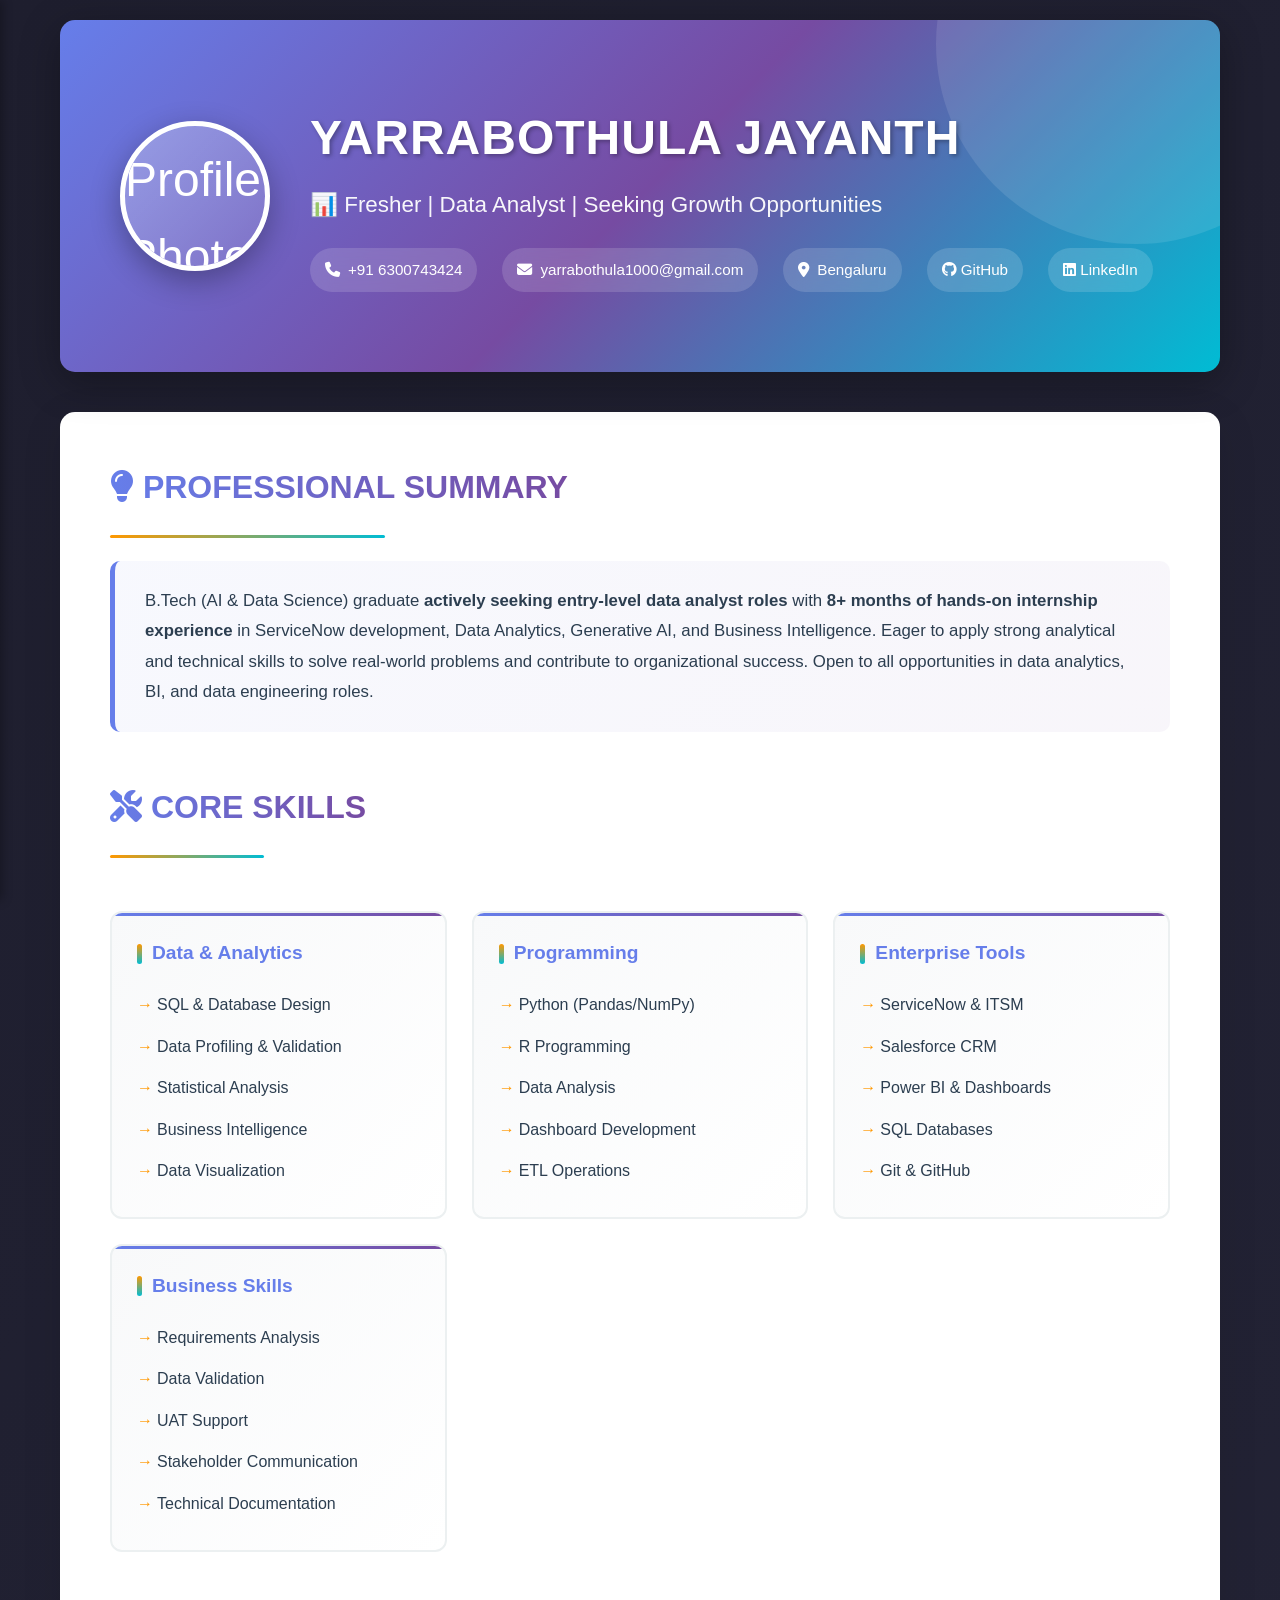
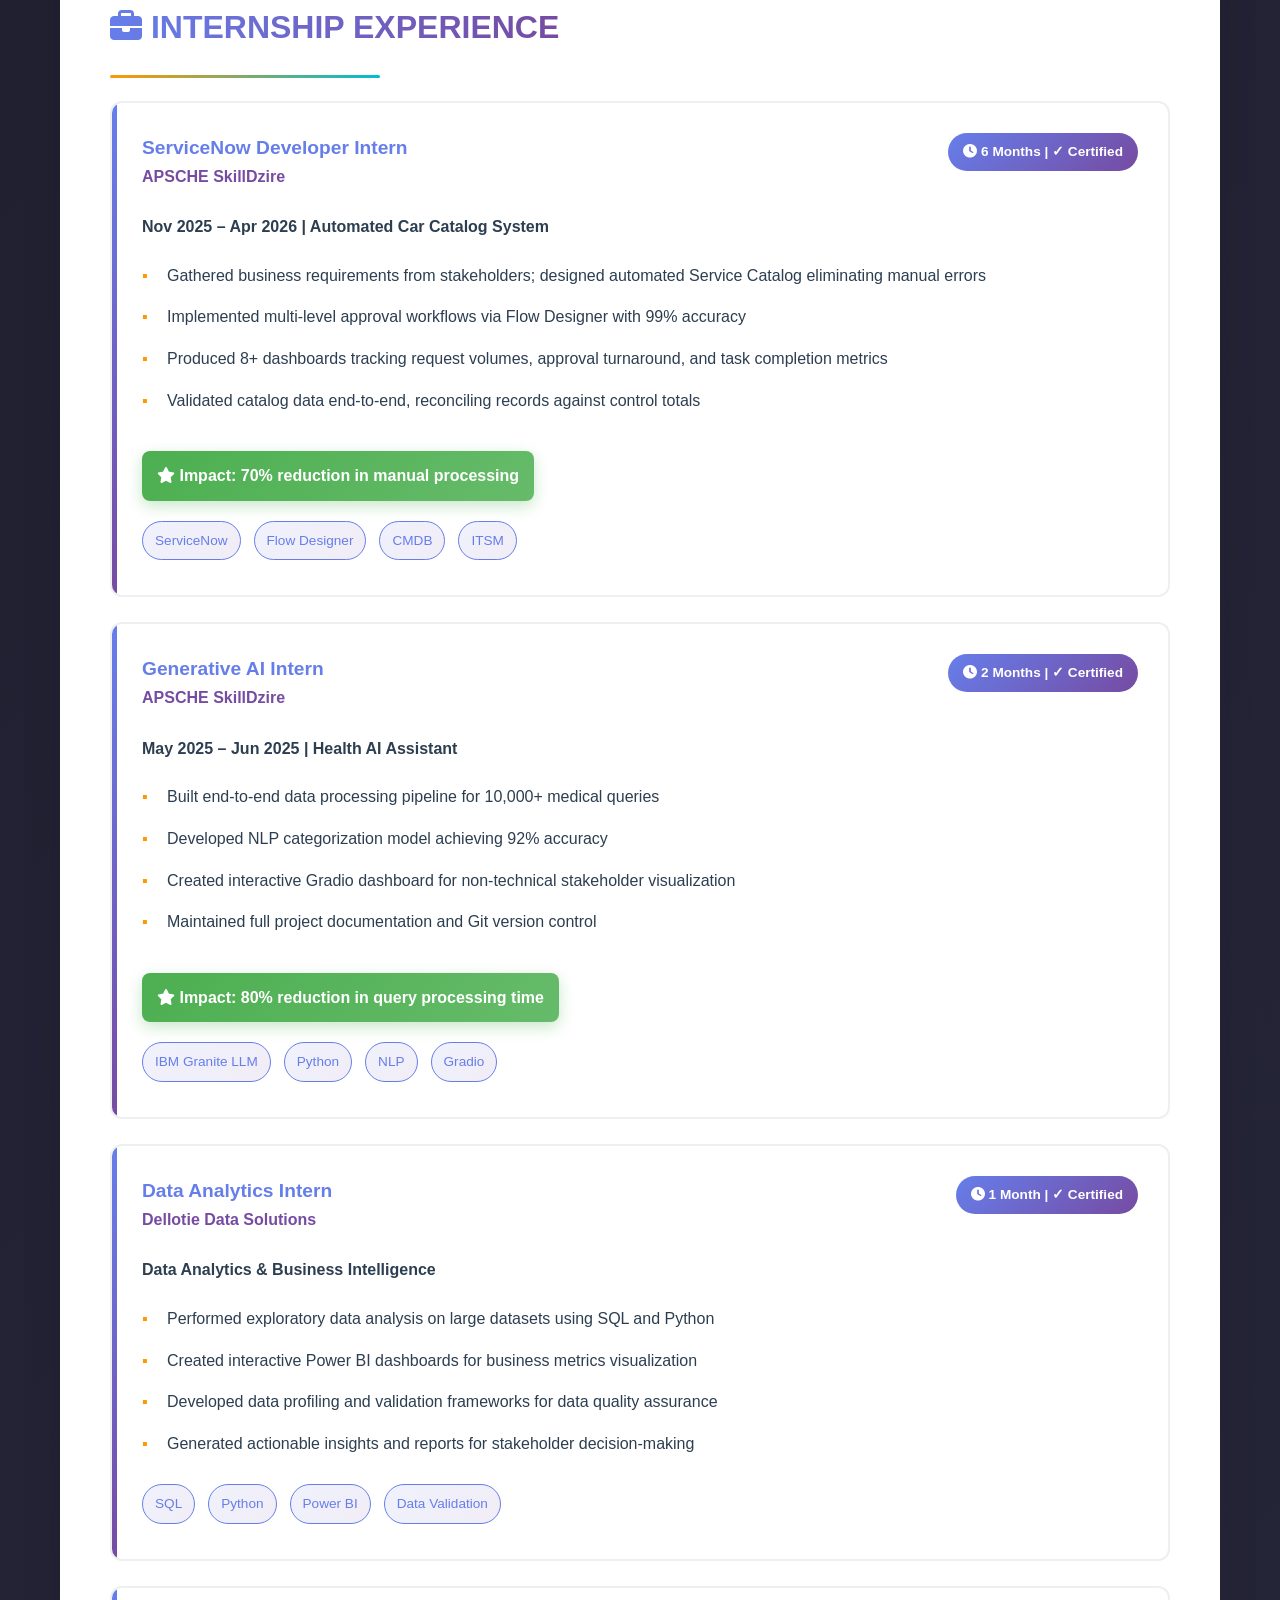
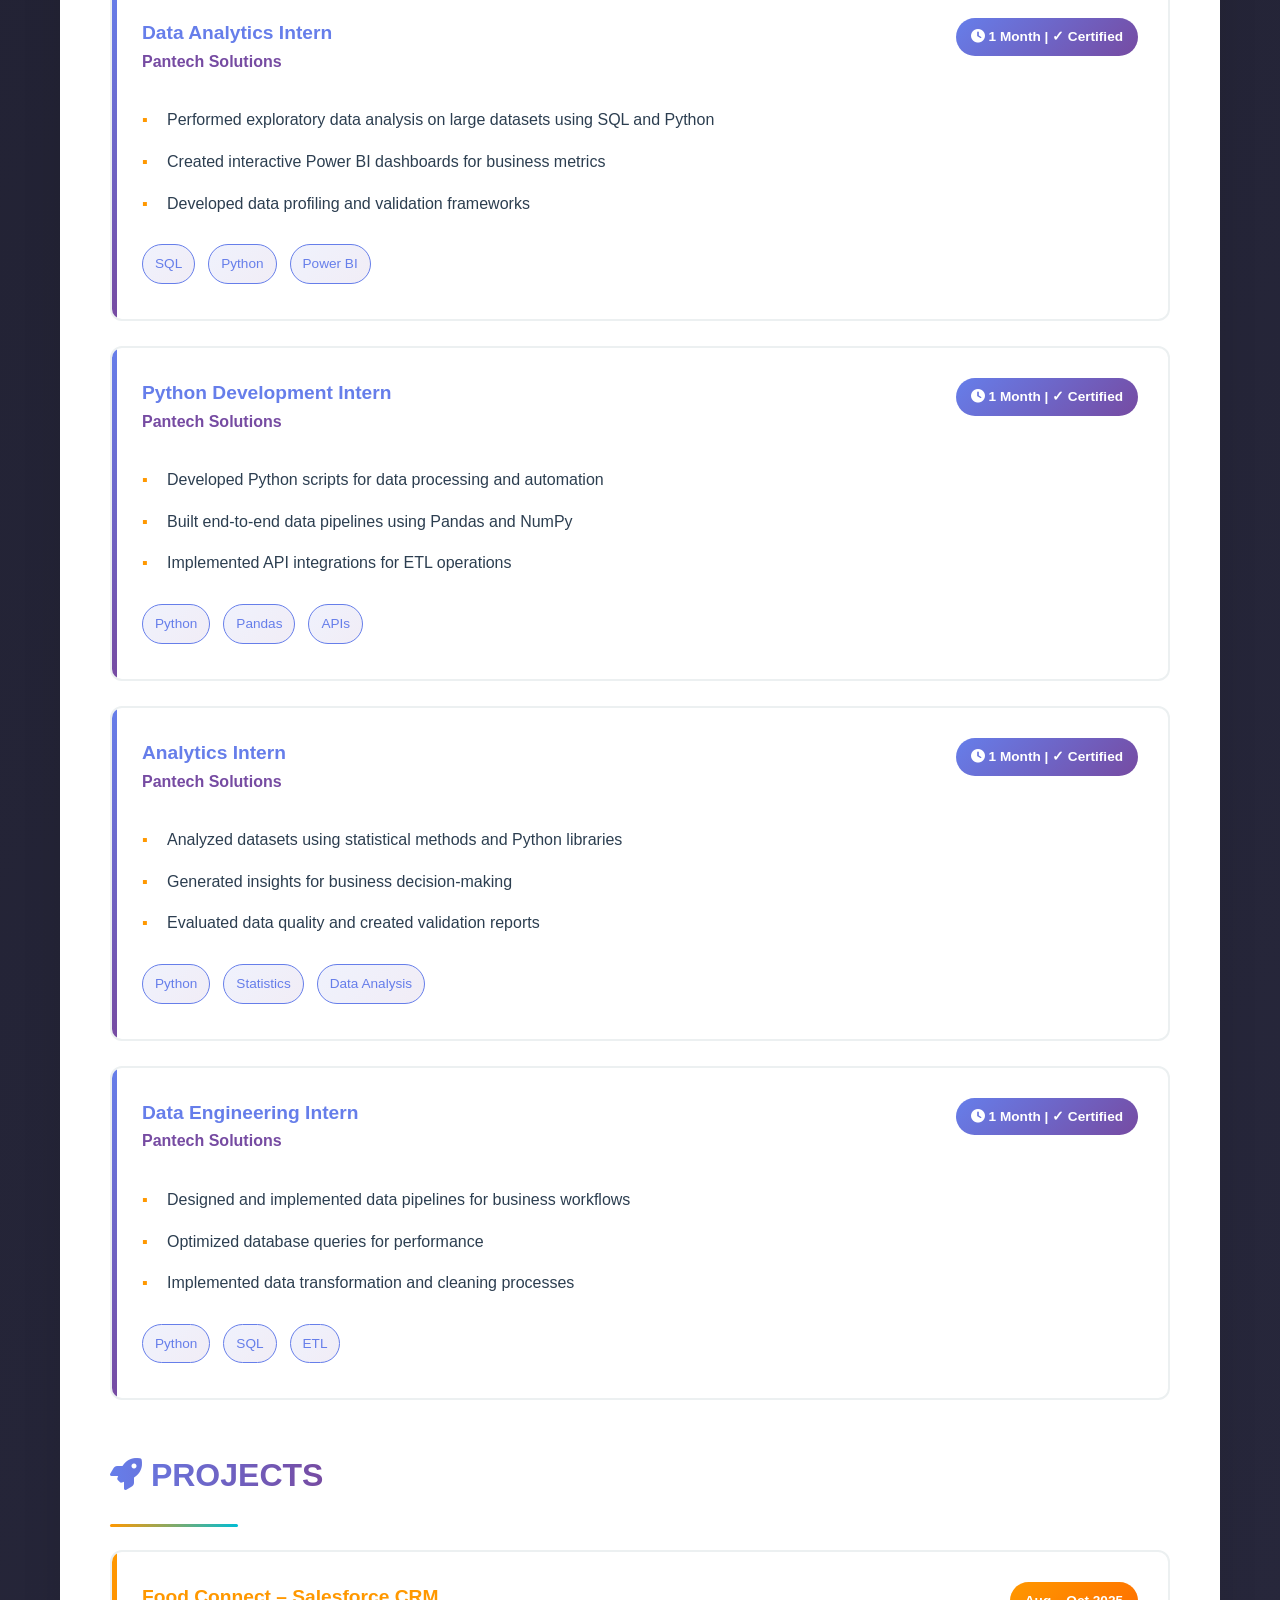
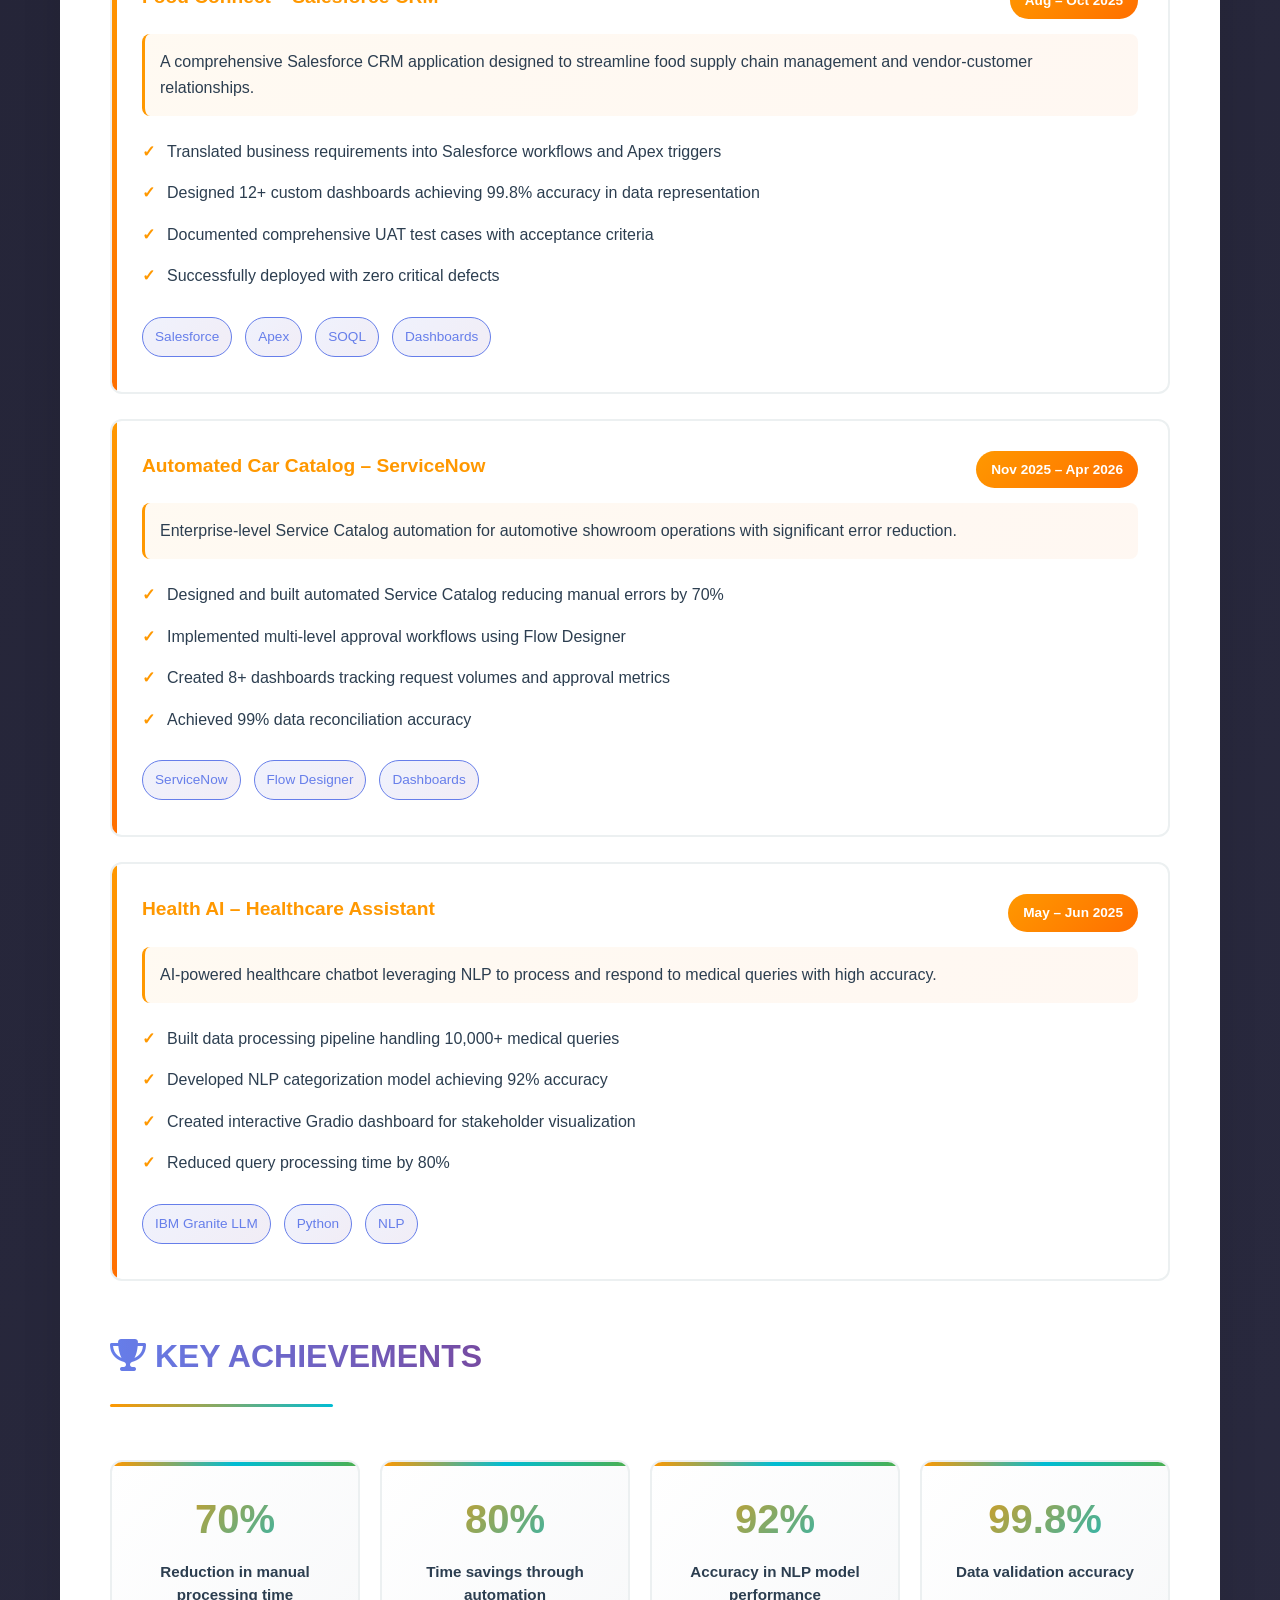
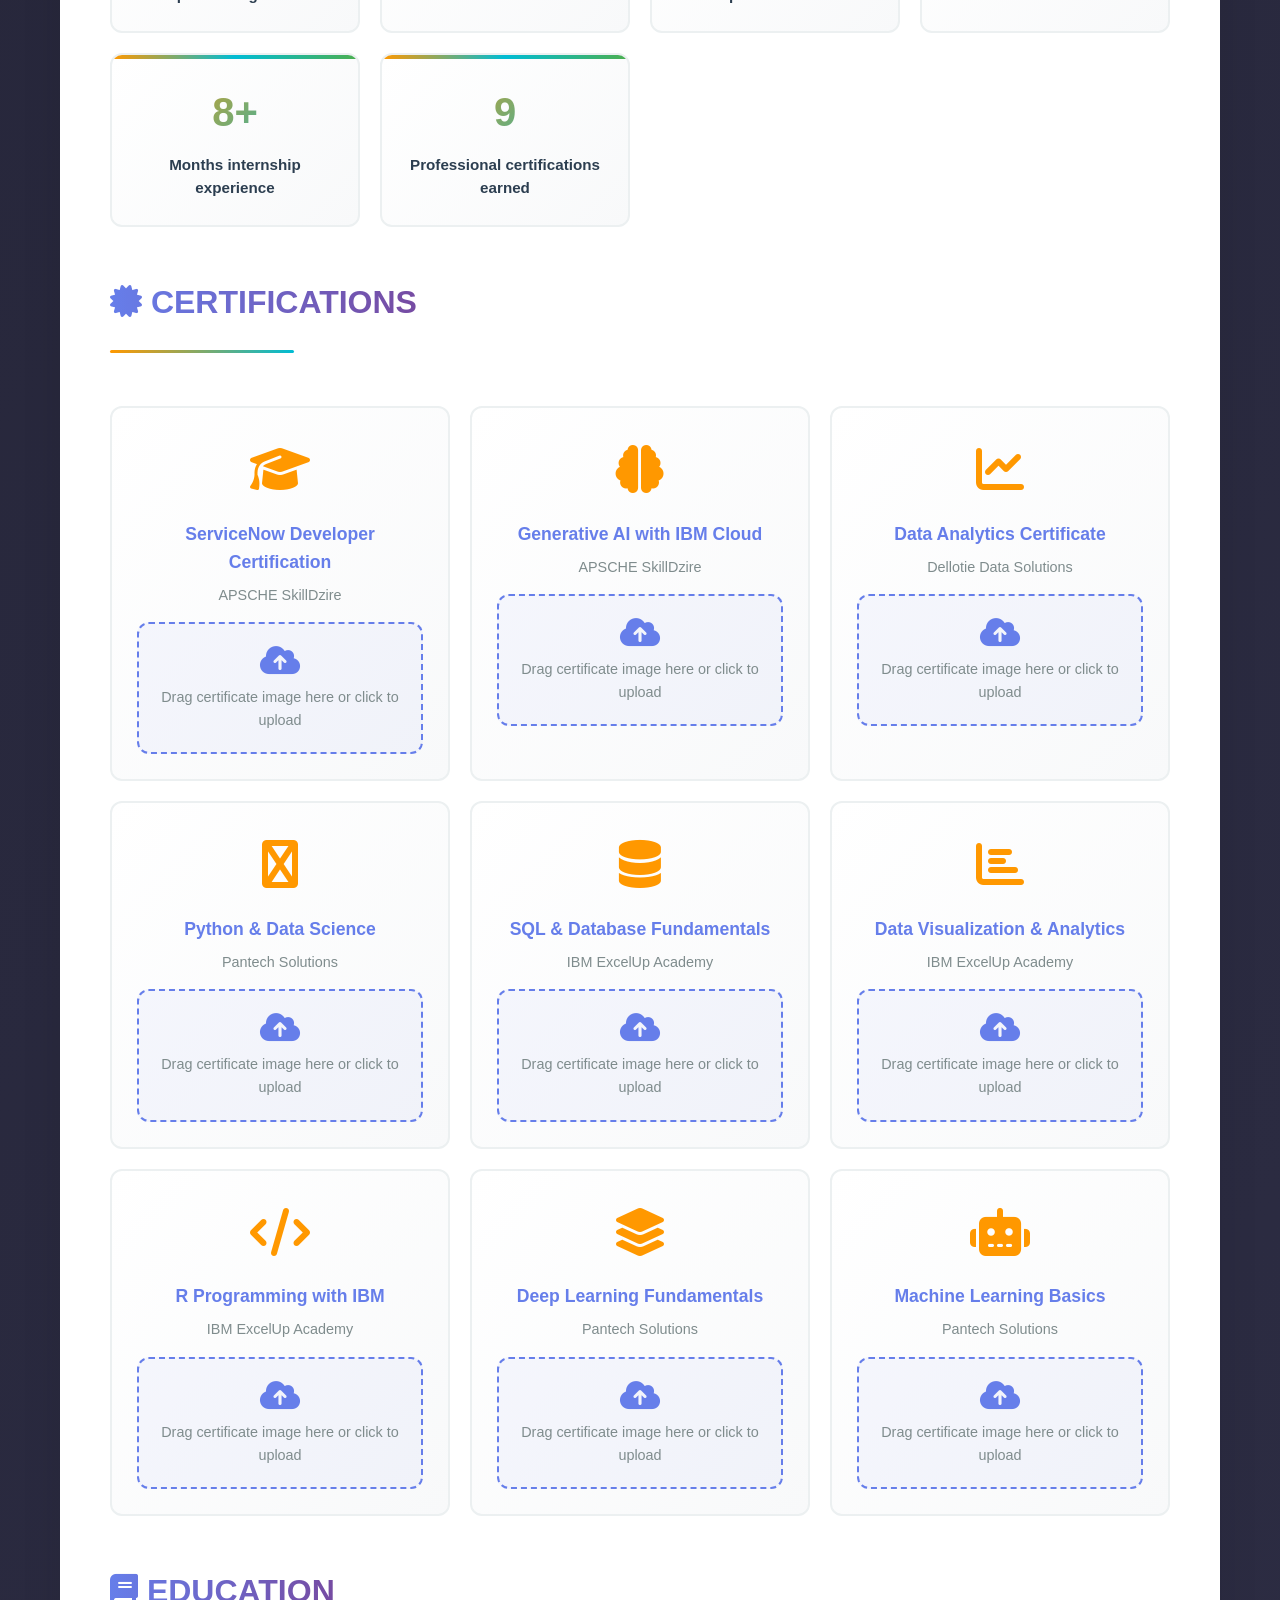
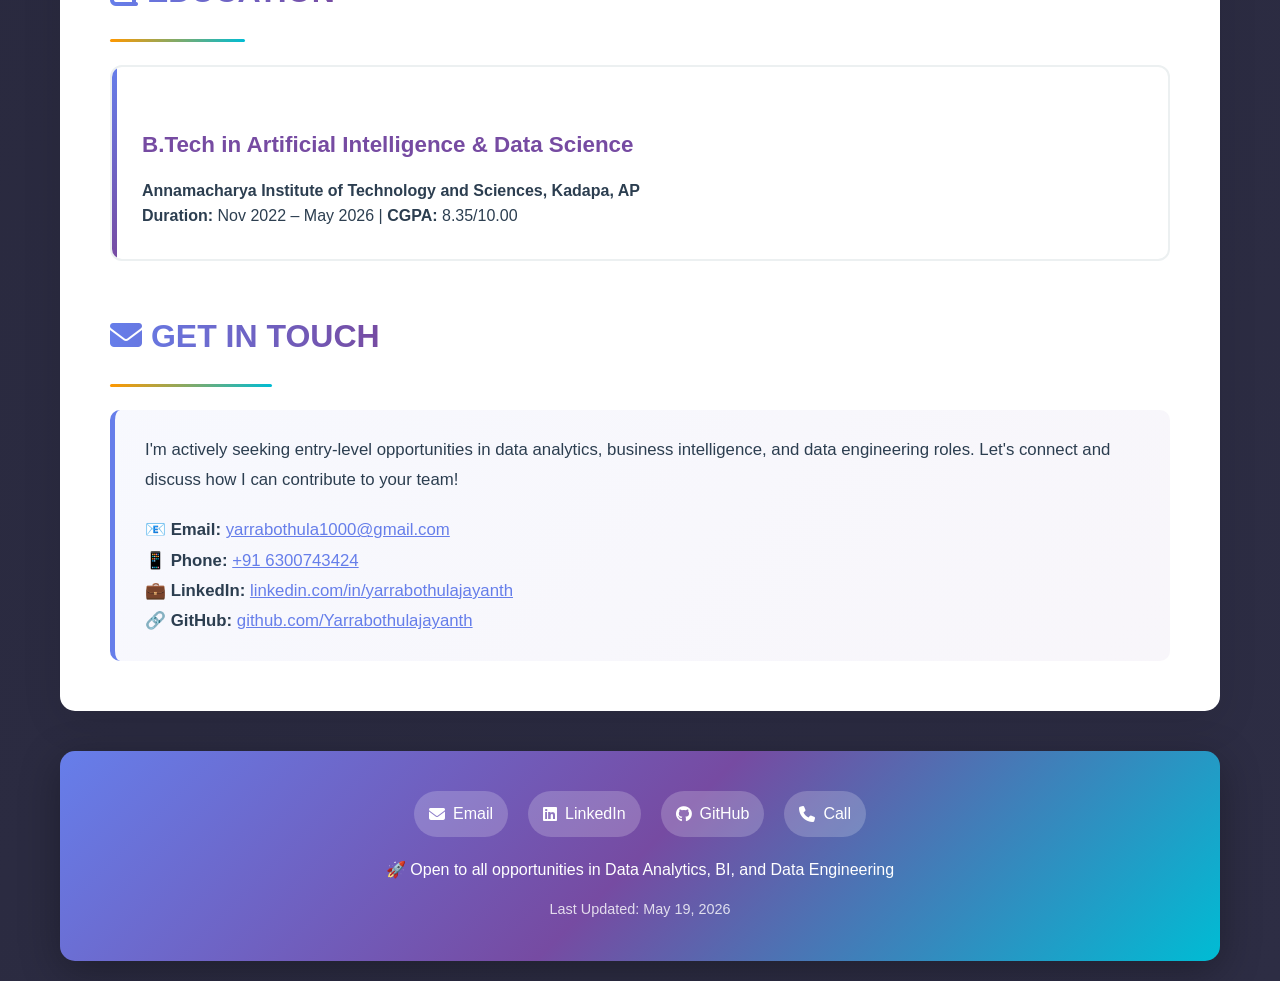
==== commit 46550c72: "Update: Add profile photo" ====
--- a/index.html
+++ b/index.html
@@ -3,7 +3,7 @@
 <head>
     <meta charset="UTF-8">
     <meta name="viewport" content="width=device-width, initial-scale=1.0">
-    <title>Yarrabothula Jayanth - Fresher Data Analyst</title>
+    <title>Yarrabothula Jayanth - Data Analyst</title>
     <link rel="stylesheet" href="https://cdnjs.cloudflare.com/ajax/libs/font-awesome/6.4.0/css/all.min.css">
     <link rel="stylesheet" href="styles.css">
 </head>
@@ -32,7 +32,7 @@
         <div class="header">
             <div class="header-content">
                 <div class="profile-photo" id="profilePhoto" title="Click to upload photo">
-                    <img src="[data-uri][...]" alt="Profile Photo">
+                    <img src="[data-uri]" alt="Profile Photo">
                 </div>
                 <div class="header-text">
                     <h1>YARRABOTHULA JAYANTH</h1>
@@ -379,53 +379,124 @@
             <section id="certifications">
                 <h2><i class="fas fa-certificate"></i> CERTIFICATIONS</h2>
                 <div class="cert-grid">
-                    <div class="cert-card">
+                    <div class="cert-card" id="cert-servicenow">
                         <div class="cert-icon"><i class="fas fa-graduation-cap"></i></div>
                         <h4>ServiceNow Developer Certification</h4>
                         <p>APSCHE SkillDzire</p>
-                    </div>
-                    <div class="cert-card">
+                        <img class="cert-image-preview" style="display: none;" alt="Certificate">
+                        <div class="cert-upload-area">
+                            <i class="fas fa-cloud-upload-alt"></i>
+                            <p>Drag certificate image here or click to upload</p>
+                            <input type="file" accept="image/*">
+                        </div>
+                        <div class="remove-btn-container"></div>
+                    </div>
+                    <div class="cert-card" id="cert-genai">
                         <div class="cert-icon"><i class="fas fa-brain"></i></div>
                         <h4>Generative AI with IBM Cloud</h4>
                         <p>APSCHE SkillDzire</p>
-                    </div>
-                    <div class="cert-card">
+                        <img class="cert-image-preview" style="display: none;" alt="Certificate">
+                        <div class="cert-upload-area">
+                            <i class="fas fa-cloud-upload-alt"></i>
+                            <p>Drag certificate image here or click to upload</p>
+                            <input type="file" accept="image/*">
+                        </div>
+                        <div class="remove-btn-container"></div>
+                    </div>
+                    <div class="cert-card" id="cert-dellotie">
                         <div class="cert-icon"><i class="fas fa-chart-line"></i></div>
                         <h4>Data Analytics Certificate</h4>
                         <p>Dellotie Data Solutions</p>
-                    </div>
-                    <div class="cert-card">
+                        <img class="cert-image-preview" style="display: none;" alt="Certificate">
+                        <div class="cert-upload-area">
+                            <i class="fas fa-cloud-upload-alt"></i>
+                            <p>Drag certificate image here or click to upload</p>
+                            <input type="file" accept="image/*">
+                        </div>
+                        <div class="remove-btn-container"></div>
+                    </div>
+                    <div class="cert-card" id="cert-python">
                         <div class="cert-icon"><i class="fas fa-python"></i></div>
                         <h4>Python & Data Science</h4>
                         <p>Pantech Solutions</p>
-                    </div>
-                    <div class="cert-card">
+                        <img class="cert-image-preview" style="display: none;" alt="Certificate">
+                        <div class="cert-upload-area">
+                            <i class="fas fa-cloud-upload-alt"></i>
+                            <p>Drag certificate image here or click to upload</p>
+                            <input type="file" accept="image/*">
+                        </div>
+                        <div class="remove-btn-container"></div>
+                    </div>
+                    <div class="cert-card" id="cert-sql">
                         <div class="cert-icon"><i class="fas fa-database"></i></div>
                         <h4>SQL & Database Fundamentals</h4>
                         <p>IBM ExcelUp Academy</p>
-                    </div>
-                    <div class="cert-card">
+                        <img class="cert-image-preview" style="display: none;" alt="Certificate">
+                        <div class="cert-upload-area">
+                            <i class="fas fa-cloud-upload-alt"></i>
+                            <p>Drag certificate image here or click to upload</p>
+                            <input type="file" accept="image/*">
+                        </div>
+                        <div class="remove-btn-container"></div>
+                    </div>
+                    <div class="cert-card" id="cert-viz">
                         <div class="cert-icon"><i class="fas fa-chart-bar"></i></div>
                         <h4>Data Visualization & Analytics</h4>
                         <p>IBM ExcelUp Academy</p>
-                    </div>
-                    <div class="cert-card">
+                        <img class="cert-image-preview" style="display: none;" alt="Certificate">
+                        <div class="cert-upload-area">
+                            <i class="fas fa-cloud-upload-alt"></i>
+                            <p>Drag certificate image here or click to upload</p>
+                            <input type="file" accept="image/*">
+                        </div>
+                        <div class="remove-btn-container"></div>
+                    </div>
+                    <div class="cert-card" id="cert-r">
                         <div class="cert-icon"><i class="fas fa-code"></i></div>
                         <h4>R Programming with IBM</h4>
                         <p>IBM ExcelUp Academy</p>
-                    </div>
-                    <div class="cert-card">
+                        <img class="cert-image-preview" style="display: none;" alt="Certificate">
+                        <div class="cert-upload-area">
+                            <i class="fas fa-cloud-upload-alt"></i>
+                            <p>Drag certificate image here or click to upload</p>
+                            <input type="file" accept="image/*">
+                        </div>
+                        <div class="remove-btn-container"></div>
+                    </div>
+                    <div class="cert-card" id="cert-deeplearn">
                         <div class="cert-icon"><i class="fas fa-layer-group"></i></div>
                         <h4>Deep Learning Fundamentals</h4>
                         <p>Pantech Solutions</p>
-                    </div>
-                    <div class="cert-card">
+                        <img class="cert-image-preview" style="display: none;" alt="Certificate">
+                        <div class="cert-upload-area">
+                            <i class="fas fa-cloud-upload-alt"></i>
+                            <p>Drag certificate image here or click to upload</p>
+                            <input type="file" accept="image/*">
+                        </div>
+                        <div class="remove-btn-container"></div>
+                    </div>
+                    <div class="cert-card" id="cert-ml">
                         <div class="cert-icon"><i class="fas fa-robot"></i></div>
                         <h4>Machine Learning Basics</h4>
                         <p>Pantech Solutions</p>
-                    </div>
-                </div>
-            </section>
+                        <img class="cert-image-preview" style="display: none;" alt="Certificate">
+                        <div class="cert-upload-area">
+                            <i class="fas fa-cloud-upload-alt"></i>
+                            <p>Drag certificate image here or click to upload</p>
+                            <input type="file" accept="image/*">
+                        </div>
+                        <div class="remove-btn-container"></div>
+                    </div>
+                </div>
+            </section>
+
+            <!-- Image Modal -->
+            <div id="imageModal" class="modal">
+                <div class="modal-content">
+                    <span class="modal-close">&times;</span>
+                    <img class="modal-image" src="" alt="Certificate">
+                </div>
+            </div>
 
             <!-- Education Section -->
             <section id="education">
@@ -441,7 +512,7 @@
             <section id="contact">
                 <h2><i class="fas fa-envelope"></i> GET IN TOUCH</h2>
                 <div class="summary-text">
-                    I'm actively seeking entry-level opportunities in data analytics, business intelligence, and data engineering roles. Let's connect and discuss how I can contribute to your team's success!
+                    I'm actively seeking entry-level opportunities in data analytics, business intelligence, and data engineering roles. Let's connect and discuss how I can contribute to your team!
                     <div style="margin-top: 20px;">
                         <p><strong>📧 Email:</strong> <a href="mailto:yarrabothula1000@gmail.com" style="color: #667eea;">yarrabothula1000@gmail.com</a></p>
                         <p><strong>📱 Phone:</strong> <a href="tel:+916300743424" style="color: #667eea;">+91 6300743424</a></p>
--- a/styles.css
+++ b/styles.css
@@ -581,6 +581,102 @@
     margin-bottom: 8px;
 }
 
+.cert-image-preview {
+    width: 100%;
+    height: 150px;
+    border-radius: 8px;
+    margin: 15px 0;
+    object-fit: cover;
+    border: 2px solid var(--border-color);
+    cursor: pointer;
+    transition: all 0.3s;
+}
+
+.cert-image-preview:hover {
+    border-color: var(--primary-color);
+    transform: scale(1.02);
+}
+
+.cert-upload-area {
+    border: 2px dashed var(--primary-color);
+    border-radius: 12px;
+    padding: 20px;
+    text-align: center;
+    margin-top: 15px;
+    cursor: pointer;
+    transition: all 0.3s;
+    background: rgba(102, 126, 234, 0.05);
+}
+
+.cert-upload-area:hover {
+    background: rgba(102, 126, 234, 0.1);
+    border-color: var(--accent-orange);
+}
+
+.cert-upload-area.dragover {
+    background: rgba(102, 126, 234, 0.15);
+    border-color: var(--accent-teal);
+}
+
+.cert-upload-area i {
+    font-size: 2em;
+    color: var(--primary-color);
+    margin-bottom: 10px;
+    display: block;
+}
+
+.cert-upload-area p {
+    color: var(--text-light);
+    font-size: 0.9em;
+    margin: 0;
+}
+
+.cert-upload-area input[type="file"] {
+    display: none;
+}
+
+.upload-btn {
+    background: linear-gradient(135deg, var(--primary-color), var(--secondary-color));
+    color: white;
+    border: none;
+    padding: 10px 20px;
+    border-radius: 8px;
+    cursor: pointer;
+    font-size: 0.9em;
+    font-weight: 600;
+    transition: all 0.3s;
+    margin-top: 10px;
+    display: inline-block;
+}
+
+.upload-btn:hover {
+    transform: translateY(-2px);
+    box-shadow: 0 5px 15px rgba(102, 126, 234, 0.3);
+}
+
+.upload-btn:disabled {
+    opacity: 0.5;
+    cursor: not-allowed;
+    transform: none;
+}
+
+.remove-cert-btn {
+    background: #ff6b6b;
+    color: white;
+    border: none;
+    padding: 8px 12px;
+    border-radius: 6px;
+    cursor: pointer;
+    font-size: 0.85em;
+    transition: all 0.3s;
+    margin-top: 10px;
+}
+
+.remove-cert-btn:hover {
+    background: #ff5252;
+    transform: translateY(-1px);
+}
+
 .achievements-grid {
     display: grid;
     grid-template-columns: repeat(auto-fit, minmax(250px, 1fr));
@@ -665,6 +761,69 @@
     transform: translateY(-2px);
 }
 
+/* Modal Styles */
+.modal {
+    display: none;
+    position: fixed;
+    z-index: 2000;
+    left: 0;
+    top: 0;
+    width: 100%;
+    height: 100%;
+    background-color: rgba(0, 0, 0, 0.6);
+    animation: fadeIn 0.3s ease;
+}
+
+@keyframes fadeIn {
+    from { opacity: 0; }
+    to { opacity: 1; }
+}
+
+.modal.show {
+    display: flex;
+    align-items: center;
+    justify-content: center;
+}
+
+.modal-content {
+    background-color: white;
+    padding: 40px;
+    border-radius: 15px;
+    max-width: 600px;
+    width: 90%;
+    box-shadow: 0 10px 40px rgba(0, 0, 0, 0.3);
+    animation: slideUp 0.3s ease;
+}
+
+@keyframes slideUp {
+    from { transform: translateY(50px); opacity: 0; }
+    to { transform: translateY(0); opacity: 1; }
+}
+
+.modal-image {
+    width: 100%;
+    max-height: 500px;
+    border-radius: 12px;
+    object-fit: contain;
+    margin-bottom: 20px;
+}
+
+.modal-close {
+    position: absolute;
+    top: 20px;
+    right: 20px;
+    font-size: 2em;
+    cursor: pointer;
+    color: var(--text-light);
+    transition: all 0.3s;
+}
+
+.modal-close:hover {
+    color: var(--primary-color);
+    transform: rotate(90deg);
+}
+
+/* Responsive Design */
 @media (max-width: 768px) {
     .menu-toggle {
         display: block;
@@ -709,4 +868,8 @@
     section h2 {
         font-size: 1.5em;
     }
-}
+
+    .modal-content {
+        padding: 30px 20px;
+    }
+}
